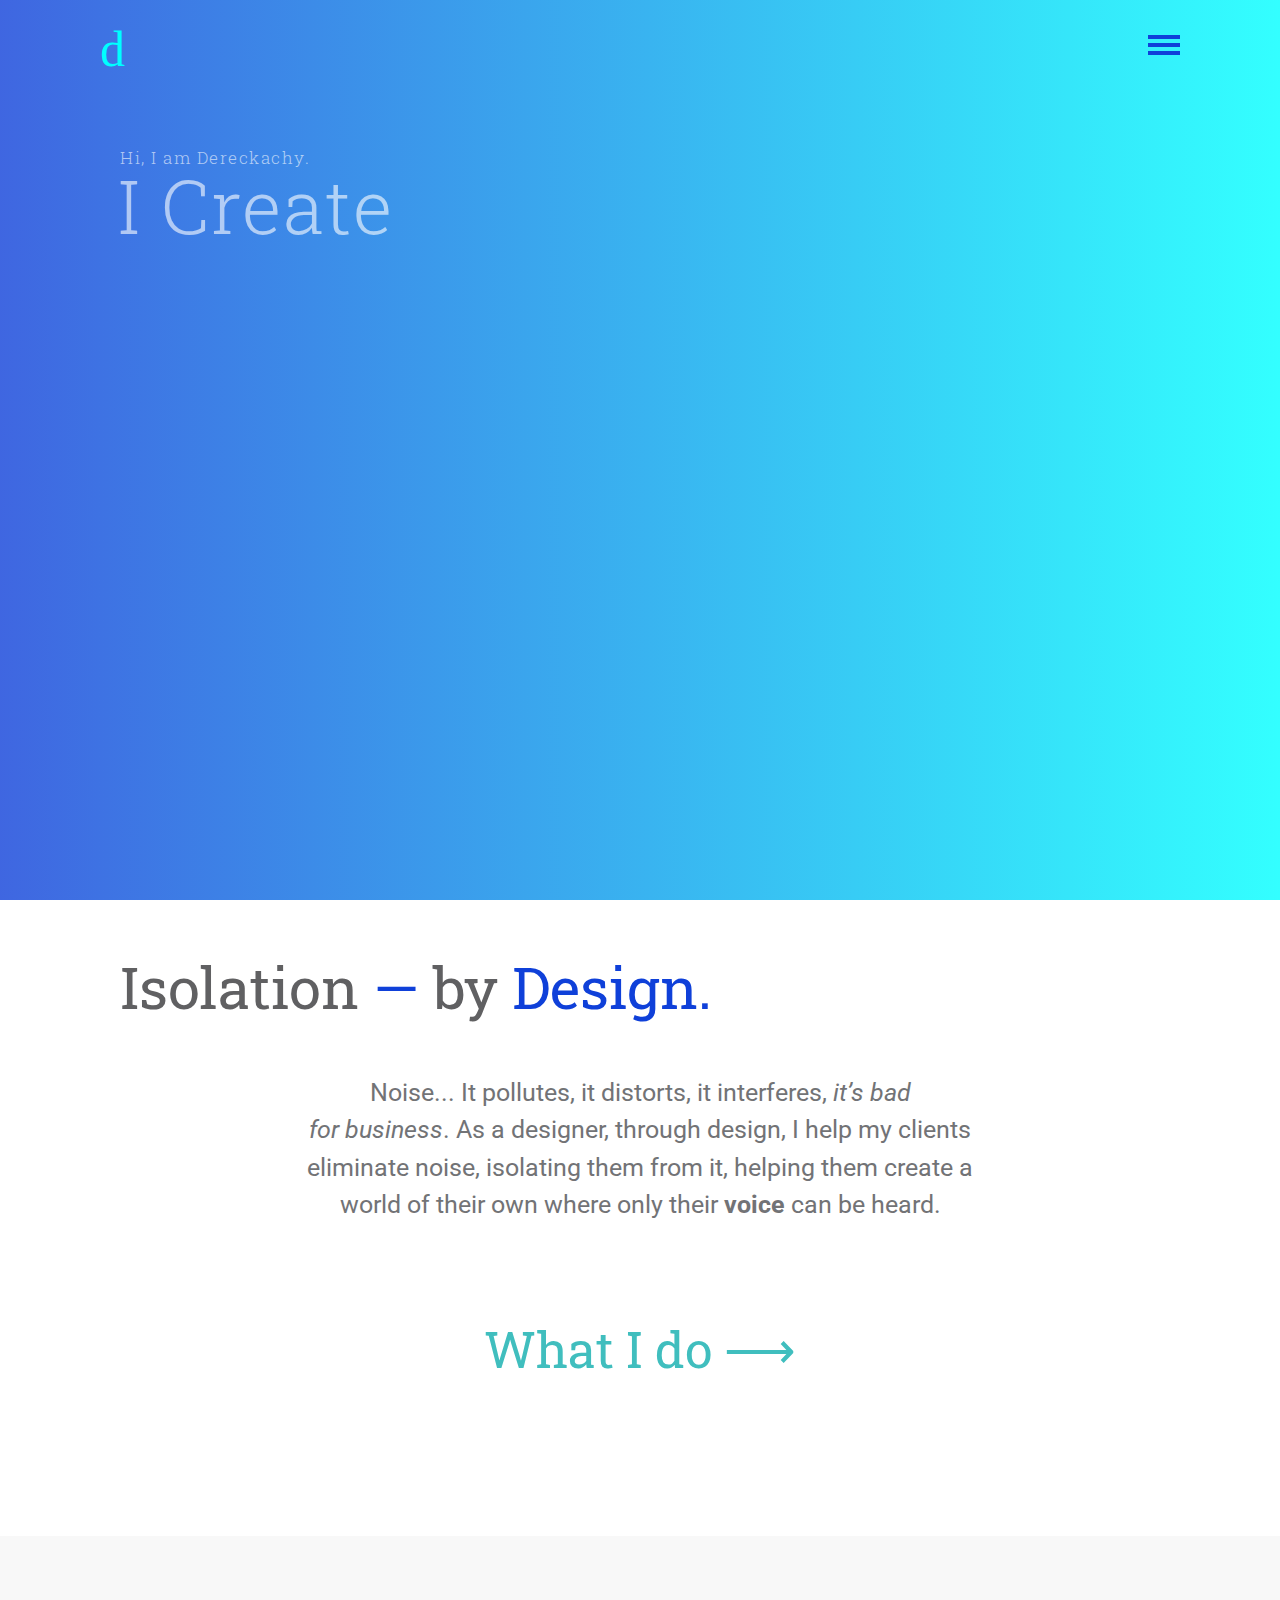
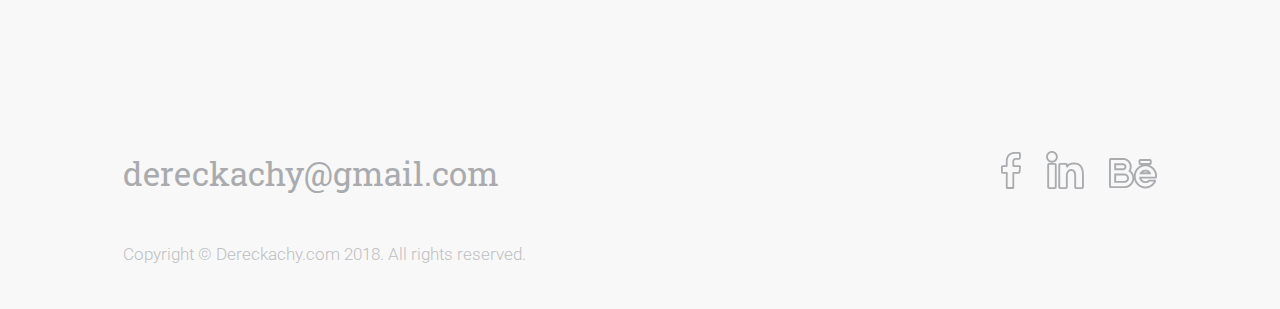
==== index.html @ 4d2bf1c3 "june-17-06-2018 4hr21mins" ====
<html lang="en">
  <head>
    <title>Distinguish — Dereckachy</title>
    <link rel="stylesheet" type="text/css" href="./assets/css/main.css"/>
    <meta charset="utf-8"/>
    <meta name="viewport" content="width=device-width, initial-scale=1.0, maximum-scale=1, user-scalable=0"/>
    <link href="https://fonts.googleapis.com/css?family=Roboto+Slab:100,300,400|Roboto:100,300,400" rel="stylesheet">
  </head>
  <body>
    <nav class="off-page calss" role="navigation" aria-hidden="true">
      <div class="guide-line"></div>
      <ul>
        <li class="nav-link"><a class="action" href="/dereckachy/services/">Services<span class="action-arrow">⟶</span></a></li>
        <li class="nav-link"><a class="action" href="/dereckachy/contact/">Contact<span class="action-arrow">⟶</span></a></li>
        <li class="nav-link"><a class="action" href="/dereckachy/portfolio/">Portfolio<span class="action-arrow">⟶</span></a></li>
        <li class="nav-link"><a class="action" href="/dereckachy/about/">About<span class="action-arrow">⟶</span></a></li>
      </ul>
    </nav>
    <div id="mast-head"><a class="logo" href="http://dereckachy.github.io/dereckachy" title="Dereckachy Home">d</a>
      <button class="nav-toggle" type="button" aria-controls="site-navigation" aria-expanded="false" onclick="toggleMenu()"><span class="nav-toggle-inner"></span><span class="btn-action">Toggle Navigation</span></button>
    </div>
    <header class="header site-hero" role="banner">
      <div class="header-img"></div>
      <div class="gradient-overlay"></div>
      <div class="header-content container">
        <h1 class="page-title"><span class="site-intro">Hi, I am Dereckachy.</span> <br/><span class="what-i-do">I Create</span> <br/>
          <span class="results">DISTINCTION</span><span class="hero-container"><svg xmlns="http://www.w3.org/2000/svg" xml:space="preserve" version="1.1" style="shape-rendering:geometricPrecision; text-rendering:geometricPrecision; image-rendering:optimizeQuality; fill-rule:evenodd; clip-rule:evenodd"
viewBox="0 0 10610 2030"
 xmlns:xlink="http://www.w3.org/1999/xlink">
 <g class="hero-text">
   <path class="unit" d="M0 86l325 0c152,0 264,18 334,55 81,42 144,96 188,162 44,66 78,134 103,205 52,143 77,306 77,488 0,288 -61,520 -183,698 -86,128 -188,207 -306,236 -65,17 -156,26 -274,26l-264 0 0 -1870zm399 1760c8,1 16,1 23,1l17 0c142,0 263,-74 363,-223 106,-157 159,-365 159,-625 0,-163 -24,-311 -70,-443 -67,-190 -174,-306 -319,-347 -48,-13 -105,-20 -173,-22l0 1659z"/>
   <polygon class="unit" points="1221,86 1620,86 1620,1956 1221,1956 "/>
   <path class="unit" d="M1884 1860c-19,-17 -35,-36 -48,-55 -13,-19 -20,-40 -20,-62 0,-42 11,-63 32,-63 14,0 30,13 47,39 17,26 37,49 58,69 21,20 45,37 70,51 51,29 99,44 143,44 44,0 78,-5 101,-15 24,-9 44,-23 60,-39 35,-36 52,-83 52,-139 0,-52 -15,-104 -45,-157 -25,-45 -60,-99 -106,-161l-134 -178c-134,-174 -213,-333 -237,-477 -8,-51 -13,-106 -13,-168 0,-62 9,-123 25,-182 16,-60 41,-113 73,-158 70,-98 164,-146 283,-146 61,0 116,15 165,45 48,30 81,58 99,81 18,24 27,46 27,65 0,40 -10,61 -30,61 -12,0 -24,-10 -37,-29 -13,-19 -27,-37 -43,-51 -16,-14 -34,-28 -54,-39 -45,-25 -88,-37 -130,-37 -77,0 -116,43 -116,130 0,36 7,69 21,100 25,54 74,130 147,231 72,99 131,187 175,262 44,74 78,142 100,202 37,94 55,192 55,293 0,102 -10,189 -32,259 -21,72 -50,132 -88,183 -81,108 -180,162 -299,162 -119,0 -220,-40 -301,-121z"/>
   <path class="unit" d="M3618 121c0,40 -25,60 -76,60l-181 0 0 1775 -401 0 0 -1775 -117 0c-40,0 -68,3 -83,10 -20,7 -34,10 -43,10 -27,0 -40,-17 -40,-53 0,-41 26,-62 77,-62l698 0c36,0 63,-2 80,-7 21,-7 37,-10 47,-10 26,0 39,17 39,52z"/>
   <polygon class="unit" points="3771,86 4170,86 4170,1956 3771,1956 "/>
   <path class="unit" d="M4503 1767l3 132c0,23 -4,40 -11,52 -7,13 -16,19 -26,19 -10,0 -19,-5 -26,-17 -7,-11 -10,-24 -10,-38 0,-14 1,-26 2,-38 1,-12 3,-25 4,-41 2,-25 4,-89 4,-191l0 -1643 850 1138 0 -787c0,-60 -1,-102 -3,-128 -2,-41 -4,-70 -4,-87 0,-44 11,-66 34,-66 9,0 17,5 25,16 8,10 13,26 13,46l0 46 -4 192 0 1656 -851 -1127 0 866z"/>
   <path class="unit" d="M6532 1643c21,0 32,20 32,60 0,34 -15,67 -45,101 -57,62 -104,103 -143,122 -72,37 -148,55 -228,55 -80,0 -157,-25 -231,-72 -74,-48 -137,-115 -189,-202 -109,-181 -163,-416 -163,-702 0,-139 15,-266 46,-382 31,-115 73,-215 127,-297 115,-176 260,-263 433,-263 98,0 184,28 258,84 78,59 118,109 118,151 0,16 -3,31 -10,43 -6,13 -14,19 -22,19 -17,0 -32,-13 -45,-38 -14,-25 -33,-48 -56,-68 -23,-20 -48,-38 -76,-53 -57,-29 -108,-43 -154,-43 -46,0 -84,5 -115,16l0 1693c37,11 69,16 98,16 28,0 57,-3 86,-10 29,-5 58,-16 86,-30 63,-31 110,-78 142,-140 12,-23 21,-38 28,-47 6,-9 14,-13 23,-13z"/>
   <path class="unit" d="M7562 121c0,40 -25,60 -76,60l-181 0 0 1775 -401 0 0 -1775 -118 0c-40,0 -68,3 -82,10 -20,7 -35,10 -44,10 -26,0 -40,-17 -40,-53 0,-41 26,-62 78,-62l698 0c36,0 63,-2 80,-7 21,-7 36,-10 47,-10 26,0 39,17 39,52z"/>
   <polygon class="unit" points="7715,86 8114,86 8114,1956 7715,1956 "/>
   <path class="unit" d="M8492 1717c-51,-85 -92,-188 -123,-309 -30,-121 -46,-253 -46,-396 0,-144 15,-272 44,-386 29,-114 69,-213 120,-296 110,-178 247,-267 413,-267 164,0 298,87 403,263 107,177 160,408 160,692 0,282 -55,515 -164,697 -68,113 -152,191 -252,234 -49,21 -107,32 -172,32 -66,0 -133,-23 -202,-68 -69,-46 -129,-111 -181,-196zm407 -1558c-29,0 -56,3 -81,11l0 1703c24,8 51,11 81,11 139,0 256,-78 352,-235 99,-163 149,-373 149,-631 0,-246 -46,-450 -140,-614 -94,-163 -215,-245 -361,-245z"/>
   <path class="unit" d="M9756 1767l3 132c0,23 -4,40 -11,52 -8,13 -16,19 -27,19 -10,0 -18,-5 -25,-17 -7,-11 -10,-24 -10,-38 0,-14 0,-26 2,-38 1,-12 2,-25 3,-41 3,-25 4,-89 4,-191l0 -1643 851 1138 0 -787c0,-60 -1,-102 -3,-128 -3,-41 -4,-70 -4,-87 0,-44 11,-66 34,-66 8,0 17,5 25,16 8,10 12,26 12,46l0 46 -3 192 0 1656 -851 -1127 0 866z"/>
 </g>
</svg>
</span>
        </h1>
      </div>
    </header>
    <main>
      <article>
        <div class="container">
          <section class="intro">
            <h2 class="heading">Isolation <span class="colored-text">—</span> by <span class="colored-text">Design.</span></h2>
            <p>Noise... It pollutes, it distorts, it interferes, <em>it’s bad for</em>&nbsp;<em>business</em>. As a designer, through design, I help my clients
              eliminate noise, isolating them from it, helping them create a
              world of their own where only their <strong>voice</strong> can be heard.
            </p>
          </section>
          <section class="what-next"><a class="what-next-link action" href="/dereckachy/services/">What I do&nbsp;<span class="action-arrow">⟶</span></a></section>
        </div>
      </article>
    </main>
    <footer class="footer">
      <div class="container">
        <div class="external-links"><a class="e-mail" href="mailto:dereckachy@gmail.com">dereckachy&#64;gmail.com</a>
          <div class="social-media"><a class="facebook" href="#"><svg xmlns="http://www.w3.org/2000/svg" xml:space="preserve" version="1.1" style="shape-rendering:geometricPrecision; text-rendering:geometricPrecision; image-rendering:optimizeQuality; fill-rule:evenodd; clip-rule:evenodd"
viewBox="0 0 5420 10000"
 xmlns:xlink="http://www.w3.org/1999/xlink">
  <g>
   <path class="fil0" d="M3341 10005l-1785 0 0 -490 1785 0 245 245 -245 245zm245 -4329l0 4084 -490 0 0 -4084 0 0 490 0zm-151 -287l-1 490 -1 0 -8 0 -6 0 -6 0 -6 0 -4 0 -4 0 -2 -1 -2 0 -1 0 0 0 1 0 3 0 4 0 6 -1 7 -1 10 -2 10 -3 13 -4 15 -6 16 -9 17 -10 17 -14 16 -15 15 -18 13 -19 9 -18 8 -18 5 -17 4 -15 2 -12 1 -11 0 -9 -490 0 0 -18 2 -19 3 -21 5 -22 8 -24 10 -24 13 -24 16 -24 18 -22 21 -20 21 -17 22 -14 21 -10 21 -9 19 -7 17 -4 16 -3 14 -2 13 -2 11 -1 10 0 10 -1 8 0 7 0 7 1 6 0 5 0 4 0 4 0 3 0 3 0 2 0 -1 0zm866 492l-867 -2 1 -490 866 2 0 490 0 0zm482 -554l485 65 0 0 -6 43 -9 42 -11 42 -13 40 -16 40 -20 39 -23 38 -26 35 -31 33 -33 30 -35 26 -37 22 -38 18 -37 14 -37 11 -36 8 -35 6 -35 5 -34 3 -34 1 -33 1 -33 0 -34 0 -33 -1 -34 -1 -35 -1 -35 -1 -35 -2 -36 -1 -37 -1 -38 0 -38 0 0 -490 44 0 42 0 40 1 39 2 37 1 35 1 33 1 31 1 29 1 26 0 25 0 22 0 19 -1 17 -2 13 -1 11 -2 8 -2 4 -1 2 -1 -1 0 -2 2 -3 2 -4 3 -2 3 -1 2 0 -1 1 -3 3 -6 3 -10 4 -14 3 -18 4 -22 0 0zm153 -1258l479 -101 0 -1 6 59 -1 26 -2 25 -2 28 -3 33 -3 36 -4 41 -5 44 -5 48 -5 50 -6 53 -6 55 -7 57 -6 59 -7 59 -7 59 -7 60 -7 60 -7 59 -7 57 -7 57 -6 54 -6 52 -6 49 -6 46 -5 42 -5 38 -4 34 -4 29 -3 24 -2 19 -2 13 -485 -65 1 -10 2 -18 3 -23 4 -29 4 -33 5 -38 5 -42 5 -46 6 -49 6 -52 7 -54 7 -56 6 -57 7 -59 7 -59 7 -59 7 -60 7 -58 6 -58 7 -56 6 -55 6 -52 5 -50 5 -46 4 -42 4 -39 3 -34 3 -29 2 -22 1 -14 0 -2 5 43 0 0zm-40 -14l0 -490 0 0 22 0 23 2 22 2 22 2 22 4 21 4 22 6 21 6 21 7 21 8 21 9 20 9 19 11 19 11 19 13 18 13 17 14 17 14 17 16 15 16 15 17 14 17 13 18 12 19 11 19 11 20 9 20 9 21 8 20 7 22 6 21 5 22 -479 101 -1 -2 0 -1 -1 -1 0 -1 0 -1 0 0 -1 0 0 -1 0 0 0 0 0 0 0 0 0 0 0 1 0 -1 0 0 0 0 -1 0 0 0 -1 -1 -1 0 -1 -1 -2 -1 -2 0 -2 -1 -3 -1 -3 0 -3 -1 -4 0 -4 -1 -5 0 -5 0 0 0zm-1555 -490l1555 0 0 490 -1555 0 -245 -245 245 -245zm245 -959l0 1204 -490 0 0 -1204 0 0 490 0zm-238 -712l344 349 0 0 -5 5 -5 6 -5 6 -5 7 -5 7 -6 8 -5 8 -5 8 -4 10 -5 9 -5 11 -4 10 -5 11 -4 12 -4 12 -4 12 -4 12 -3 13 -3 13 -3 14 -3 13 -2 14 -3 14 -2 14 -1 14 -2 15 -1 14 -1 14 -1 15 -1 14 0 14 0 14 -490 0 0 -21 1 -23 0 -22 2 -22 1 -23 2 -22 3 -23 3 -23 3 -23 4 -23 4 -23 4 -23 6 -23 5 -23 6 -23 7 -23 7 -23 8 -23 8 -23 10 -23 9 -22 11 -23 11 -22 12 -22 12 -23 14 -21 14 -22 15 -21 16 -21 17 -20 18 -20 19 -20 0 0zm298 -201l182 455 0 0 -10 4 -9 3 -8 4 -7 3 -6 3 -5 2 -5 2 -4 3 -4 1 -3 2 -2 1 -2 1 -1 1 -2 1 -1 1 -1 1 -1 0 -1 1 -2 2 -2 1 -2 2 -3 3 -3 3 -4 3 -4 4 -5 5 -5 5 -6 5 -6 7 -7 6 -7 7 -8 8 -344 -349 7 -7 7 -7 7 -7 7 -7 7 -6 7 -7 7 -7 7 -6 7 -7 8 -7 8 -7 8 -7 8 -7 9 -7 9 -8 10 -7 10 -7 10 -6 10 -7 11 -6 10 -7 11 -5 10 -6 11 -6 11 -5 11 -5 11 -5 11 -5 12 -5 11 -5 12 -5 13 -5 0 0zm1227 -91l309 380 0 0 -46 32 -47 25 -46 18 -45 14 -44 9 -44 7 -43 5 -43 3 -43 2 -43 0 -44 0 -44 -1 -44 -1 -45 -1 -45 -2 -45 -2 -45 -1 -45 -1 -45 -1 -45 -1 -44 0 -44 1 -43 1 -43 3 -41 3 -40 4 -39 6 -38 6 -35 8 -34 9 -32 10 -30 11 -182 -455 54 -20 55 -17 55 -15 56 -12 54 -9 55 -8 55 -6 54 -4 53 -3 53 -2 52 -1 52 0 50 1 49 1 49 1 47 2 45 1 44 2 43 1 40 2 38 0 35 0 33 0 30 -1 26 -2 23 -3 18 -3 13 -2 8 -3 1 0 -4 2 -9 7 0 0zm8 -64l490 0 0 0 0 15 -1 15 0 15 -1 15 -1 15 -2 15 -2 15 -2 15 -2 15 -3 15 -3 15 -4 15 -4 15 -4 15 -5 14 -6 15 -6 15 -6 15 -7 14 -8 15 -8 14 -8 13 -9 14 -9 13 -10 13 -10 13 -11 12 -11 11 -11 12 -11 11 -12 10 -12 10 -309 -380 1 -1 1 -1 0 0 0 0 0 0 0 0 0 0 0 1 -1 0 0 0 0 1 0 0 0 0 0 0 0 -1 0 0 0 -1 1 -1 0 -1 1 -2 0 -2 1 -3 0 -3 1 -4 1 -4 0 -5 1 -5 0 -5 0 -6 1 -7 0 -6 0 -8 0 0zm490 -1000l0 1000 -490 0 0 -1000 0 0 490 0zm-497 -61l397 -287 0 0 7 10 6 9 6 10 6 10 6 10 6 10 5 11 5 10 5 11 5 11 4 11 5 11 3 11 4 12 3 11 3 11 3 11 3 11 2 12 2 11 2 11 2 11 1 11 1 12 1 11 1 11 1 11 1 11 0 11 1 11 0 11 0 12 -490 0 0 -6 0 -6 0 -5 -1 -5 0 -4 0 -5 -1 -3 0 -4 0 -3 -1 -3 0 -3 0 -2 -1 -2 0 -1 0 -2 -1 -1 0 -1 0 -1 0 -1 -1 0 0 0 0 0 0 -1 0 0 0 0 0 0 0 0 0 0 0 0 0 -1 -1 0 0 -1 0 0zm35 8l0 -490 0 0 19 1 18 1 17 2 17 3 16 3 15 4 15 5 14 4 13 5 13 6 13 5 12 6 11 6 12 6 10 7 11 6 10 7 10 6 9 7 10 7 9 7 9 7 8 8 9 7 8 8 8 8 8 8 8 8 8 9 7 9 8 9 7 10 -397 287 2 3 1 2 1 1 1 1 0 0 0 0 0 0 0 0 -1 -1 0 0 -1 -1 -1 -1 -1 0 0 -1 -1 0 -1 -1 -1 0 0 0 0 0 0 0 0 0 1 0 1 0 1 1 2 1 3 0 3 1 4 1 4 1 5 0 6 1 7 0 0 0zm-1230 -490l1230 0 0 490 -1230 0 0 0 0 -490zm-817 660l-182 -455 0 0 26 -10 26 -10 26 -10 26 -10 27 -10 28 -9 27 -10 28 -9 29 -9 28 -9 29 -8 30 -9 30 -8 30 -8 31 -7 31 -7 31 -7 32 -7 32 -6 32 -6 33 -5 33 -5 34 -5 34 -4 34 -4 35 -3 35 -3 36 -3 36 -2 36 -1 37 -1 37 0 0 490 -30 0 -29 1 -29 1 -29 2 -28 1 -29 3 -27 2 -28 3 -27 4 -27 4 -27 4 -26 4 -26 5 -26 5 -26 5 -25 6 -25 5 -25 7 -25 6 -24 7 -25 6 -24 8 -23 7 -24 7 -24 8 -23 8 -23 8 -23 8 -23 9 -23 8 -22 9 -22 9 0 0zm-305 168l-287 -397 0 0 11 -8 12 -8 11 -8 12 -8 12 -8 12 -8 12 -8 12 -8 13 -7 12 -8 13 -8 12 -7 13 -8 13 -7 13 -8 13 -7 13 -7 13 -7 13 -7 14 -7 13 -7 13 -7 14 -6 13 -7 14 -6 13 -6 14 -7 13 -6 14 -6 13 -5 14 -6 13 -5 182 455 -10 4 -9 3 -9 5 -10 4 -10 4 -10 5 -10 4 -10 5 -10 5 -10 5 -10 5 -10 5 -10 6 -11 5 -10 5 -10 6 -10 6 -10 5 -10 6 -10 6 -9 5 -10 6 -9 6 -10 6 -9 6 -9 6 -9 5 -8 6 -9 6 -8 6 -8 5 -8 6 0 0zm-363 350l-399 -286 0 0 13 -17 13 -18 13 -17 13 -17 14 -16 14 -17 14 -16 14 -16 14 -16 14 -15 15 -16 14 -15 15 -15 15 -15 15 -14 15 -15 15 -14 15 -14 15 -14 16 -14 15 -13 16 -13 15 -14 16 -13 16 -12 16 -13 15 -12 16 -13 16 -12 16 -12 16 -11 16 -12 287 397 -13 9 -13 10 -13 10 -13 10 -13 10 -13 10 -12 10 -13 10 -13 11 -12 10 -12 11 -13 10 -12 11 -12 11 -11 11 -12 11 -12 11 -11 11 -11 11 -11 11 -11 12 -11 11 -10 12 -11 11 -10 12 -10 11 -10 12 -9 12 -10 12 -9 12 -9 12 -9 12 1 0zm-393 1325l-490 0 0 0 0 -56 2 -56 2 -55 3 -55 4 -55 5 -54 5 -54 7 -54 7 -53 9 -53 9 -53 11 -52 11 -52 13 -51 13 -51 14 -51 16 -50 16 -50 17 -50 19 -49 19 -48 21 -49 21 -48 23 -47 23 -47 25 -47 25 -46 27 -46 28 -45 29 -45 29 -45 31 -44 399 286 -26 36 -24 36 -23 36 -22 36 -22 37 -20 37 -20 38 -19 37 -18 38 -17 39 -17 39 -15 39 -15 39 -14 40 -13 41 -13 40 -11 41 -11 42 -10 42 -10 43 -8 43 -8 43 -7 44 -6 45 -6 45 -5 45 -4 46 -3 47 -3 47 -2 47 -1 49 0 48 0 0zm-490 1312l0 -1312 490 0 0 1312 -245 245 -245 -245zm-796 -245l1041 0 0 490 -1041 0 0 0 0 -490zm-26 448l-490 0 0 0 1 -29 4 -29 5 -28 7 -27 9 -26 10 -25 12 -24 13 -22 13 -21 15 -20 16 -19 16 -18 17 -16 17 -15 18 -15 18 -13 18 -12 19 -12 19 -10 19 -10 20 -9 20 -8 20 -7 20 -7 20 -6 21 -5 21 -5 21 -3 21 -3 22 -2 22 -2 22 0 0 490 -3 0 -3 0 -3 1 -3 0 -3 1 -4 0 -3 1 -3 1 -3 1 -4 1 -2 1 -3 2 -2 1 -2 1 -2 1 -1 1 -1 0 0 0 0 0 1 0 1 -1 1 -2 2 -2 2 -3 2 -4 2 -5 2 -5 2 -6 2 -6 1 -7 1 -7 0 -7 0 0zm-490 1406l0 -1406 490 0 0 1406 0 0 -490 0zm491 -24l-364 327 0 1 -7 -8 -6 -7 -5 -7 -5 -7 -6 -7 -5 -7 -5 -7 -4 -7 -5 -7 -4 -8 -5 -7 -4 -8 -5 -8 -4 -7 -4 -8 -4 -8 -4 -9 -4 -9 -4 -8 -4 -10 -4 -9 -4 -10 -3 -10 -4 -11 -3 -11 -3 -12 -3 -12 -3 -13 -2 -14 -2 -15 -1 -16 -1 -17 490 0 0 -8 0 -8 -1 -6 -1 -4 -1 -4 0 -3 -1 -2 0 -1 0 -1 -1 -1 0 1 1 0 0 1 0 1 1 1 1 1 0 2 1 1 1 2 1 2 1 1 1 1 0 1 1 2 1 1 0 1 0 0 0 0 0 -1 -1 -1 -1 -1 -2 -3 0 1zm-50 -10l-2 491 -50 -6 -10 -2 -10 -2 -9 -3 -9 -3 -9 -2 -9 -3 -9 -3 -9 -4 -9 -3 -9 -4 -8 -3 -9 -4 -8 -4 -8 -4 -9 -4 -8 -5 -8 -5 -8 -4 -8 -5 -8 -5 -7 -5 -8 -6 -8 -6 -7 -5 -8 -6 -7 -6 -8 -7 -7 -6 -7 -7 -7 -7 -7 -7 -7 -8 364 -327 -1 -2 -1 -1 -1 -1 -1 -1 -1 0 0 -1 -1 0 0 0 0 -1 -1 0 0 0 0 0 0 0 1 0 0 1 0 0 0 0 0 0 1 0 1 0 0 0 0 1 1 0 0 0 1 0 0 0 1 1 0 0 0 0 1 0 0 0 0 0 -50 -6zm1007 495l-1009 -4 2 -491 1009 5 3 490 -5 0zm369 -167l-490 4 0 0 0 -6 0 -5 0 -3 0 -1 0 2 0 4 2 6 2 10 4 13 7 16 10 20 14 21 19 21 21 19 24 16 22 11 21 8 17 4 12 3 10 1 6 0 3 0 1 1 -2 0 -4 0 -5 0 -7 0 -8 1 -9 0 -10 0 -11 1 -13 0 -8 -490 7 0 7 0 7 -1 7 0 7 0 8 -1 8 0 9 0 10 0 12 -1 13 1 16 1 18 2 21 4 25 7 27 10 29 14 29 20 27 23 23 27 18 27 14 26 10 25 7 21 4 20 4 17 2 16 1 15 1 13 1 13 0 12 0 12 0 0zm-15 1599l-490 0 0 0 0 -51 0 -52 0 -51 1 -51 0 -51 1 -50 0 -51 1 -50 1 -50 0 -50 1 -49 1 -50 1 -49 0 -50 1 -49 1 -49 1 -50 1 -49 0 -49 1 -49 1 -49 0 -49 1 -50 0 -49 1 -49 0 -50 0 -49 1 -50 0 -50 0 -50 -1 -50 0 -50 490 -4 0 52 1 51 0 51 0 51 -1 51 0 50 0 51 -1 50 0 50 -1 49 0 50 -1 50 -1 49 0 50 -1 49 -1 50 -1 49 -1 49 0 50 -1 49 -1 49 -1 50 0 49 -1 50 -1 49 0 50 -1 50 0 50 -1 50 0 50 0 51 0 50 0 0zm-490 2448l0 -2448 490 0 0 2448 -245 245 -245 -245z"/>
  </g>
</svg>
</a><a class="linkedin" href="#"><svg xmlns="http://www.w3.org/2000/svg" xml:space="preserve" version="1.1" style="shape-rendering:geometricPrecision; text-rendering:geometricPrecision; image-rendering:optimizeQuality; fill-rule:evenodd; clip-rule:evenodd"
viewBox="0 0 10000 10000"
 xmlns:xlink="http://www.w3.org/1999/xlink">
  <g>
   <path class="fil0" d="M939 9515l1274 0 0 490 -1274 0 0 0 0 -490zm-613 -47l490 0 0 0 0 4 0 3 0 2 1 2 0 1 0 0 0 1 0 0 0 0 1 0 0 1 0 0 1 1 2 2 1 1 3 2 3 2 3 2 4 2 5 2 5 3 6 2 7 2 7 3 8 2 8 1 9 2 9 1 10 1 9 1 11 1 10 0 0 490 -26 0 -26 -2 -26 -2 -26 -3 -25 -4 -26 -4 -26 -6 -25 -6 -25 -8 -25 -9 -25 -9 -25 -11 -24 -12 -24 -13 -23 -15 -23 -16 -23 -17 -22 -18 -21 -20 -20 -21 -19 -23 -18 -24 -17 -25 -15 -27 -13 -28 -12 -28 -10 -30 -9 -30 -6 -31 -5 -31 -2 -32 -1 -32 0 0zm490 -5819l0 5819 -490 0 0 -5819 0 0 490 0zm46 -506l0 490 0 0 -1 0 -1 0 -1 0 -1 1 -1 0 -2 1 -2 0 -3 1 -2 2 -3 1 -3 2 -3 2 -2 2 -3 3 -3 2 -3 3 -3 3 -3 3 -2 3 -2 2 -2 3 -1 2 -1 2 -1 1 -1 1 0 0 1 0 0 -2 1 -3 1 -5 0 -6 1 -8 -490 0 1 -28 2 -26 5 -26 6 -24 7 -24 8 -22 9 -22 9 -21 11 -21 12 -20 12 -19 13 -19 14 -19 15 -18 16 -17 16 -17 17 -17 18 -16 19 -15 20 -15 21 -14 21 -13 23 -13 23 -11 25 -11 25 -9 26 -9 27 -7 28 -5 29 -4 29 -3 29 -1 0 0zm1428 490l-1428 0 0 -490 1428 0 0 0 0 490zm522 93l-490 0 0 0 -1 -7 0 -7 -1 -6 -1 -6 -1 -6 -2 -6 -1 -5 -2 -5 -2 -5 -2 -5 -3 -4 -2 -4 -3 -4 -2 -4 -3 -3 -3 -4 -2 -2 -3 -3 -2 -2 -3 -2 -2 -2 -2 -1 -1 -1 -1 0 -1 -1 0 0 1 0 1 1 2 0 2 1 4 0 4 0 0 -490 29 1 27 3 27 4 27 6 26 8 25 8 24 10 23 11 23 13 22 13 21 14 21 16 20 16 19 17 18 18 18 19 16 20 16 20 16 22 14 22 13 23 13 24 11 25 11 25 9 26 9 27 7 27 6 28 4 29 4 29 2 29 1 30 0 0zm-490 5696l0 -5696 490 0 0 5696 0 0 -490 0zm-109 583l0 -490 0 0 10 0 9 -1 8 -1 7 -1 7 -1 7 -2 6 -1 5 -2 5 -2 4 -2 4 -2 4 -2 3 -2 3 -2 2 -2 3 -2 2 -2 2 -2 2 -3 1 -2 2 -3 2 -2 1 -4 2 -3 1 -4 2 -4 1 -5 1 -5 1 -7 1 -6 0 -8 1 -8 490 0 -1 30 -2 30 -4 30 -4 29 -7 29 -7 29 -9 28 -11 28 -12 27 -13 26 -15 26 -16 24 -17 24 -18 23 -20 22 -21 20 -22 19 -22 19 -24 16 -24 16 -25 14 -26 13 -26 12 -27 11 -27 9 -27 8 -28 6 -29 6 -28 4 -29 3 -29 1 -29 1 0 0zm1597 -490l1351 0 0 490 -1351 0 0 0 0 -490zm-567 -31l490 0 0 0 0 2 0 1 0 1 0 1 0 1 0 0 0 0 0 0 1 0 0 0 0 1 0 0 1 1 1 1 1 1 1 1 2 2 2 1 3 2 3 1 3 2 4 2 4 1 5 2 4 1 5 2 6 1 6 1 6 1 6 0 6 1 7 0 0 490 -25 -1 -26 -1 -25 -2 -25 -4 -25 -4 -25 -6 -25 -6 -24 -8 -24 -8 -24 -10 -23 -10 -23 -12 -22 -13 -22 -13 -22 -15 -20 -16 -20 -17 -20 -19 -19 -19 -17 -21 -17 -22 -15 -23 -15 -23 -13 -25 -12 -26 -10 -26 -9 -28 -7 -28 -6 -28 -4 -29 -3 -29 0 -29 0 0zm490 -5850l0 5850 -490 0 0 -5850 0 0 490 0zm0 -491l0 490 0 0 8 0 6 -1 5 -1 4 -1 2 0 1 -1 1 0 0 0 -1 1 -2 1 -2 1 -2 2 -3 2 -2 2 -3 2 -3 3 -2 2 -3 3 -2 3 -2 2 -1 3 -2 2 -1 1 0 1 0 0 0 0 0 -1 1 -3 1 -3 1 -5 0 -7 1 -7 -490 0 1 -29 3 -27 4 -26 6 -25 8 -24 8 -23 9 -22 10 -21 11 -20 12 -19 12 -18 12 -18 14 -18 13 -16 15 -16 15 -16 15 -15 16 -14 17 -14 17 -13 18 -13 19 -12 19 -12 20 -10 21 -10 22 -10 23 -8 23 -7 25 -6 27 -5 27 -3 28 -1 0 0zm1474 490l-1474 0 0 -490 1474 0 0 0 0 490zm140 335l273 407 -381 -204 0 -31 1 -31 1 -32 1 -31 1 -31 2 -31 1 -31 1 -31 1 -30 0 -29 0 -29 0 -28 -1 -26 -2 -26 -2 -23 -3 -22 -3 -19 -4 -18 -3 -14 -4 -12 -4 -8 -3 -6 -1 -3 -1 -1 2 2 2 2 3 2 2 1 1 0 -2 -1 -7 0 -11 -1 0 -490 55 3 55 7 53 13 52 20 49 25 46 30 40 34 36 38 30 40 25 41 21 41 17 42 13 41 11 40 9 41 6 39 5 40 4 38 2 39 2 38 0 37 0 36 0 36 -1 35 -1 34 -2 33 -1 32 -1 31 -2 29 -1 27 0 25 0 23 -382 -203zm1856 -917l0 490 0 0 -102 2 -96 6 -93 10 -87 13 -83 17 -79 19 -74 21 -71 24 -67 27 -63 27 -60 30 -57 31 -53 32 -50 33 -47 33 -45 34 -42 34 -39 35 -36 34 -34 33 -31 33 -30 33 -27 31 -25 29 -23 29 -22 27 -20 26 -20 24 -19 24 -21 24 -26 26 -41 33 -273 -407 -20 15 -2 2 8 -9 13 -16 17 -21 21 -26 24 -30 27 -34 30 -36 34 -38 37 -40 40 -42 43 -44 48 -44 50 -44 55 -45 58 -44 62 -44 66 -44 70 -42 74 -40 79 -39 82 -36 87 -34 92 -31 95 -28 100 -24 104 -21 109 -16 113 -12 118 -8 122 -2 0 0zm1780 472l-327 365 17 14 -43 -31 -42 -29 -43 -27 -42 -26 -42 -24 -41 -22 -42 -20 -41 -19 -42 -18 -42 -16 -41 -15 -42 -14 -43 -13 -42 -11 -43 -11 -44 -9 -44 -9 -44 -8 -46 -6 -46 -7 -46 -5 -47 -4 -49 -4 -49 -3 -49 -3 -51 -2 -52 -2 -52 -1 -54 -1 -54 -1 -56 0 -56 0 0 -490 58 0 58 0 57 1 57 1 56 1 56 2 56 2 56 3 55 4 56 4 55 6 55 6 55 7 55 9 55 9 55 11 54 12 55 13 55 15 55 16 54 18 55 20 54 21 55 24 54 24 54 27 54 29 54 31 54 32 54 35 53 37 54 38 17 14zm-149 525l-178 -160 327 -365 178 160 14 13 -341 352zm1132 2472l-490 0 0 0 0 -98 -1 -97 -2 -96 -3 -95 -3 -94 -4 -93 -6 -92 -6 -90 -8 -89 -8 -88 -11 -87 -11 -85 -13 -84 -14 -82 -16 -81 -17 -79 -19 -78 -20 -76 -23 -75 -24 -73 -25 -71 -28 -70 -30 -68 -31 -67 -34 -65 -36 -63 -37 -62 -41 -61 -42 -58 -45 -58 -47 -56 -50 -54 354 -339 63 69 60 71 57 72 53 74 51 76 47 77 44 79 42 81 39 81 36 83 33 84 31 85 28 87 26 87 24 89 22 89 19 90 18 92 16 92 14 93 13 94 11 94 9 96 8 96 7 96 6 98 5 98 3 99 3 100 2 100 1 101 0 101 0 0zm-490 2948l0 -2948 490 0 0 2948 0 0 -490 0zm304 403l-324 -367 0 0 1 -1 1 -2 2 -1 1 -1 1 -2 1 -1 2 -1 1 -1 1 -2 1 -1 1 -1 0 -2 1 -1 1 -1 1 -1 0 -1 1 -1 0 -1 1 -1 0 -1 0 -1 1 -1 0 -1 0 -1 0 -1 0 -1 1 0 0 -1 0 -1 0 -1 0 -1 0 -2 490 0 0 17 -1 16 -1 17 -2 16 -2 16 -3 16 -3 15 -4 15 -4 16 -4 14 -5 15 -5 14 -6 14 -6 13 -6 13 -6 13 -7 13 -7 12 -7 12 -7 11 -8 12 -8 11 -7 10 -8 10 -9 10 -8 10 -8 10 -9 9 -8 8 -9 9 -9 8 -9 8 0 0zm-412 134l0 -490 0 0 7 0 7 0 7 0 6 -1 6 0 6 0 5 -1 5 0 5 -1 4 -1 4 0 4 -1 3 -1 3 0 3 -1 3 0 2 -1 2 -1 1 0 2 -1 1 0 1 -1 0 0 1 0 0 0 0 0 0 0 0 0 0 0 0 0 0 0 0 0 324 367 -11 10 -12 9 -12 10 -12 8 -13 8 -13 8 -12 8 -13 7 -13 6 -14 6 -13 6 -13 5 -13 5 -14 5 -13 4 -13 4 -13 3 -14 4 -13 2 -13 3 -13 2 -13 2 -13 2 -13 2 -13 1 -13 1 -13 1 -13 1 -13 0 -12 1 -13 0 -13 0 0 0zm-1367 -490l1367 0 0 490 -1367 0 0 0 0 -490zm-469 268l403 -278 0 0 -1 -2 -2 -1 -1 -1 0 -1 -1 -1 0 0 -1 -1 0 1 1 0 0 0 1 1 1 0 2 1 1 1 2 1 2 1 3 1 3 1 3 1 3 1 3 1 3 1 4 1 4 1 4 0 4 1 5 1 4 0 5 0 5 1 5 0 4 0 0 490 -16 0 -16 -1 -17 -1 -16 -1 -17 -2 -16 -2 -16 -3 -16 -3 -16 -3 -16 -4 -15 -4 -16 -4 -16 -5 -15 -6 -15 -5 -16 -7 -15 -6 -15 -8 -14 -7 -15 -8 -14 -9 -14 -9 -14 -10 -14 -10 -14 -11 -13 -11 -13 -12 -13 -13 -12 -13 -12 -14 -11 -14 -11 -15 0 -1zm-98 -468l490 0 0 0 0 17 0 16 0 16 -1 15 0 14 -1 13 0 12 0 11 0 10 -1 9 0 8 0 7 0 6 0 5 1 4 0 2 0 3 0 1 0 0 0 0 0 0 0 0 0 0 0 -1 0 1 1 1 0 1 1 2 2 3 2 4 3 5 4 5 -403 278 -10 -15 -10 -15 -9 -15 -9 -15 -8 -16 -8 -17 -8 -16 -6 -17 -7 -18 -5 -17 -5 -17 -4 -17 -3 -17 -3 -17 -2 -16 -1 -16 -1 -15 -1 -14 -1 -14 0 -14 0 -13 0 -12 1 -13 0 -12 0 -12 1 -12 0 -12 0 -12 1 -13 0 -13 0 -13 0 -13 0 0zm490 -2319l0 2319 -490 0 0 -2319 0 0 490 0zm-1048 -1710l127 -473 0 0 90 28 86 34 81 41 76 46 71 52 64 56 60 61 54 64 48 67 43 70 39 72 34 74 29 75 27 76 22 78 20 78 16 79 14 79 12 79 10 80 7 79 6 79 5 79 3 78 3 77 1 77 1 75 0 74 0 72 0 70 -1 68 0 66 -490 0 0 -67 1 -69 0 -70 0 -70 0 -71 -1 -71 -1 -72 -2 -71 -3 -71 -5 -71 -5 -70 -7 -68 -8 -68 -9 -66 -12 -64 -13 -62 -15 -60 -17 -58 -18 -54 -21 -52 -22 -49 -25 -45 -26 -43 -28 -39 -30 -36 -32 -32 -34 -30 -38 -28 -40 -25 -45 -22 -48 -19 -54 -17 0 0zm-984 442l-439 -218 0 0 28 -53 30 -52 31 -51 32 -48 35 -47 36 -46 37 -43 40 -42 40 -39 43 -38 43 -36 45 -33 47 -32 48 -29 49 -27 51 -24 51 -23 53 -20 54 -17 54 -15 56 -12 56 -10 57 -7 57 -5 59 -2 58 0 59 3 60 5 60 8 60 10 60 12 61 16 -127 473 -43 -11 -43 -9 -41 -7 -40 -5 -40 -4 -38 -1 -38 0 -37 1 -35 3 -35 4 -35 6 -33 8 -33 9 -31 10 -32 12 -30 13 -30 14 -29 16 -28 18 -28 19 -28 20 -26 22 -26 23 -26 25 -25 26 -24 28 -24 30 -22 31 -22 33 -22 34 -20 36 -20 38 0 0zm-163 1253l-490 0 0 0 -1 -46 0 -46 0 -45 0 -46 -1 -45 0 -45 0 -45 0 -45 0 -45 1 -44 0 -45 2 -45 2 -45 2 -45 3 -45 4 -46 4 -45 5 -46 6 -46 7 -46 8 -46 9 -46 10 -47 12 -47 13 -47 14 -47 15 -47 17 -47 18 -48 20 -47 21 -48 23 -48 439 218 -17 36 -16 36 -15 36 -14 35 -12 35 -12 35 -10 36 -10 35 -8 35 -8 35 -7 36 -6 36 -6 36 -5 37 -4 37 -3 37 -3 38 -3 38 -2 39 -1 40 -2 40 0 41 -1 41 0 42 0 42 0 44 0 44 1 44 0 46 0 46 1 47 0 48 0 0zm-490 2318l0 -2318 490 0 0 2318 -490 0 0 0zm395 470l-405 -276 0 0 2 -2 1 -2 1 -1 0 -2 1 -1 0 -1 0 0 1 -1 0 -1 0 -2 1 -2 0 -2 1 -2 0 -3 1 -4 0 -4 1 -5 0 -6 0 -7 0 -7 1 -8 0 -8 0 -10 0 -9 0 -11 -1 -11 0 -12 0 -13 0 -13 0 -14 0 -15 0 -15 490 0 0 13 0 12 0 13 0 12 0 12 0 13 1 12 0 13 0 13 0 13 0 13 -1 13 0 14 -1 14 -1 14 -1 15 -1 15 -2 15 -3 16 -3 16 -3 17 -4 16 -5 17 -5 17 -6 17 -7 17 -7 17 -8 17 -9 16 -9 16 -10 16 -10 16 0 0zm-473 236l0 -490 0 0 6 0 6 0 5 -1 5 0 4 -1 4 0 4 -1 3 0 3 -1 3 -1 2 -1 3 0 2 -1 1 -1 2 0 1 -1 1 -1 1 0 1 -1 1 0 1 -1 1 -1 0 0 1 -1 1 0 1 -1 0 -1 1 -1 1 -1 1 -1 1 -2 1 -1 405 276 -9 14 -10 13 -10 12 -11 13 -11 12 -12 12 -12 12 -12 12 -13 11 -14 10 -13 11 -14 9 -15 10 -15 9 -15 8 -15 8 -16 7 -16 7 -16 7 -16 6 -17 5 -17 5 -17 5 -17 4 -17 3 -17 3 -18 2 -17 2 -18 2 -17 1 -18 1 -18 0 0 0zm-4199 -7053l199 -448 0 0 8 4 10 4 10 4 10 4 11 4 11 4 11 4 12 4 12 4 12 3 13 4 13 4 13 3 13 3 14 4 13 3 14 3 14 3 14 2 14 3 14 2 14 2 14 2 15 2 14 2 14 1 13 2 14 0 14 1 13 1 14 0 13 0 0 490 -22 0 -21 0 -21 -1 -21 -1 -21 -2 -21 -2 -21 -2 -21 -2 -20 -3 -21 -3 -20 -3 -20 -3 -20 -4 -20 -4 -19 -4 -19 -4 -20 -4 -19 -5 -18 -5 -19 -5 -18 -5 -18 -5 -18 -5 -18 -6 -17 -6 -17 -6 -17 -6 -16 -6 -17 -6 -16 -6 -15 -7 -16 -7 0 0zm-433 -279l319 -372 0 0 14 12 13 11 13 11 11 10 11 9 10 9 10 8 9 7 9 7 8 6 7 6 7 6 7 5 6 4 7 5 6 4 6 4 6 4 7 4 7 4 7 4 8 4 8 5 10 5 10 5 11 5 11 6 13 6 13 6 15 7 16 7 17 7 -199 448 -18 -8 -18 -8 -17 -8 -17 -7 -16 -8 -15 -7 -15 -8 -15 -7 -14 -7 -14 -8 -14 -7 -13 -8 -13 -8 -14 -8 -12 -8 -13 -8 -12 -9 -13 -8 -12 -9 -12 -9 -11 -9 -12 -9 -11 -9 -12 -9 -11 -10 -12 -9 -12 -10 -12 -11 -12 -10 -13 -11 -14 -12 -14 -12 0 0zm-103 -103l372 -319 0 0 4 5 4 5 3 4 4 3 3 4 2 3 2 2 2 2 1 2 1 1 1 0 0 0 -1 0 -1 -1 -1 -1 -1 -2 -2 -1 -1 -1 -1 -1 -1 -1 1 1 1 0 0 1 1 1 3 2 2 2 3 2 3 3 4 3 4 4 5 4 5 4 -319 372 -4 -3 -4 -3 -3 -4 -4 -2 -3 -3 -3 -3 -3 -2 -2 -2 -3 -3 -4 -3 -3 -3 -3 -2 -4 -4 -4 -4 -4 -3 -4 -4 -4 -5 -4 -4 -3 -3 -4 -4 -3 -3 -2 -4 -3 -3 -3 -3 -2 -2 -2 -3 -3 -3 -3 -3 -2 -3 -3 -4 -4 -4 -3 -4 0 0zm-81 -92l389 -298 1 0 1 2 1 2 1 1 1 2 1 1 1 1 1 1 1 1 1 1 1 1 1 1 1 1 1 2 2 1 1 2 2 1 1 2 2 2 2 2 3 3 2 3 2 2 3 3 3 3 3 3 3 3 3 4 4 4 3 3 4 4 3 5 4 4 -372 319 -2 -2 -2 -2 -1 -2 -2 -2 -2 -2 -1 -2 -2 -1 -1 -2 -2 -2 -2 -2 -2 -2 -2 -2 -2 -2 -2 -2 -2 -2 -2 -3 -3 -3 -3 -2 -2 -3 -3 -4 -3 -3 -4 -4 -3 -3 -3 -4 -3 -4 -4 -4 -3 -4 -4 -4 -4 -5 -3 -4 -3 -5 -4 -5 0 1zm-311 -825l490 0 0 0 0 12 1 13 1 14 2 15 2 16 3 16 4 17 4 17 4 18 5 18 5 18 6 19 7 18 7 19 7 19 8 19 8 19 8 19 8 18 9 19 9 18 9 18 10 17 9 17 10 17 9 16 10 15 9 15 10 14 9 13 9 13 8 11 -389 298 -15 -20 -14 -20 -14 -20 -14 -21 -14 -22 -14 -22 -13 -23 -13 -23 -13 -23 -13 -24 -13 -25 -12 -24 -12 -25 -12 -26 -11 -26 -11 -26 -11 -27 -10 -26 -10 -28 -10 -27 -8 -28 -9 -27 -8 -28 -7 -29 -6 -28 -6 -29 -5 -29 -5 -29 -3 -30 -3 -30 -1 -30 -1 -30 0 0zm304 -1045l390 296 0 0 -18 25 -18 25 -16 23 -15 23 -13 22 -13 22 -11 21 -11 20 -10 20 -9 20 -8 19 -7 20 -7 19 -6 19 -5 20 -6 19 -4 20 -4 21 -4 21 -3 22 -3 22 -3 23 -2 24 -2 25 -2 25 -1 27 -1 28 -1 28 0 30 -1 31 0 32 0 33 -490 0 0 -35 0 -34 1 -34 0 -34 1 -33 1 -33 2 -33 2 -33 3 -32 3 -32 3 -33 5 -32 5 -33 5 -32 7 -32 7 -33 9 -32 9 -33 10 -32 12 -33 12 -32 13 -32 15 -33 15 -32 17 -32 18 -32 19 -32 19 -33 21 -32 22 -32 24 -33 24 -32 0 0zm186 -209l304 385 0 -1 -1 1 -1 1 -1 1 -2 1 -1 2 -2 2 -3 2 -2 3 -3 3 -3 3 -2 3 -3 3 -4 4 -3 3 -3 4 -4 5 -3 4 -4 4 -3 5 -4 4 -4 5 -3 5 -4 5 -4 5 -4 5 -4 6 -4 5 -4 5 -4 6 -4 5 -4 6 -5 5 -390 -296 4 -5 4 -5 4 -6 4 -5 4 -6 4 -6 5 -5 5 -7 4 -6 5 -6 5 -6 5 -7 5 -6 5 -7 6 -7 5 -6 6 -7 6 -7 6 -7 6 -6 6 -8 6 -7 7 -7 6 -7 7 -7 7 -7 8 -7 7 -7 8 -7 8 -7 9 -8 9 -7 0 0zm432 -276l185 454 0 0 -11 4 -10 5 -10 4 -10 5 -10 5 -9 5 -10 5 -9 5 -9 5 -9 5 -9 5 -9 6 -9 6 -9 5 -9 6 -9 6 -9 7 -9 6 -9 7 -10 7 -9 7 -10 7 -9 7 -10 8 -10 8 -11 8 -10 8 -11 9 -11 8 -11 9 -12 9 -11 10 -304 -385 11 -9 11 -9 12 -9 11 -9 11 -9 12 -9 11 -9 12 -9 11 -9 12 -9 12 -9 12 -9 13 -9 12 -9 13 -9 13 -9 13 -9 13 -8 14 -9 14 -9 14 -9 14 -8 15 -9 15 -8 15 -9 16 -8 16 -8 16 -8 17 -8 16 -7 18 -8 17 -7 0 0zm1696 2506l-347 -347 0 0 71 -78 61 -79 51 -82 42 -82 34 -84 25 -85 17 -86 9 -86 2 -86 -6 -87 -12 -85 -20 -84 -26 -83 -33 -81 -39 -78 -44 -74 -51 -71 -55 -67 -61 -62 -65 -57 -69 -51 -74 -45 -77 -38 -80 -32 -84 -25 -87 -18 -90 -9 -94 -1 -97 7 -101 18 -103 27 -108 39 -185 -454 146 -52 146 -39 144 -25 141 -11 139 2 135 14 132 26 126 37 121 48 115 58 108 67 102 75 95 83 88 89 80 97 73 102 64 107 56 112 47 116 38 119 28 123 18 125 9 127 -3 128 -14 129 -26 129 -37 127 -50 126 -62 123 -75 119 -88 115 -100 110 0 0zm-745 409l-106 -479 0 0 17 -4 18 -4 17 -5 18 -5 17 -6 18 -6 17 -6 17 -6 17 -7 18 -7 17 -7 16 -8 17 -8 17 -8 16 -9 17 -9 16 -9 16 -9 16 -10 15 -10 16 -10 15 -10 15 -11 14 -11 15 -11 14 -11 14 -11 13 -11 13 -12 13 -12 13 -12 12 -12 347 347 -19 18 -19 18 -20 18 -20 18 -20 17 -20 16 -21 17 -21 16 -22 16 -22 15 -22 15 -22 15 -23 14 -23 14 -23 14 -23 13 -24 13 -24 12 -24 12 -24 12 -25 11 -25 11 -25 10 -25 10 -25 10 -26 9 -26 9 -26 8 -26 7 -26 8 -27 6 -27 7 0 0zm-338 42l0 -490 0 0 3 0 4 0 4 0 5 0 7 -1 6 0 7 -1 7 0 8 -1 8 -1 8 -1 8 -1 9 -1 8 -1 9 -1 9 -1 9 -1 9 -2 9 -1 8 -1 9 -2 9 -1 8 -1 8 -2 8 -1 8 -1 7 -2 7 -1 6 -1 6 -2 6 -1 5 -1 106 479 -9 1 -8 2 -10 2 -9 2 -10 2 -9 2 -10 1 -10 2 -11 2 -10 2 -11 1 -11 2 -11 2 -11 1 -11 2 -11 2 -11 1 -11 1 -11 2 -11 1 -11 1 -12 2 -11 1 -11 1 -11 1 -11 1 -11 0 -10 1 -11 1 -11 0 -11 0 -11 0 0 0z"/>
  </g>
</svg>
</a><a class="behance" href="#"><svg xmlns="http://www.w3.org/2000/svg" xml:space="preserve" version="1.1" style="shape-rendering:geometricPrecision; text-rendering:geometricPrecision; image-rendering:optimizeQuality; fill-rule:evenodd; clip-rule:evenodd"
viewBox="0 0 15800 10000"
 xmlns:xlink="http://www.w3.org/1999/xlink">
   <g>
    <path class="fil0" d="M2032 7541l3074 0 0 635 -3074 0 -317 -317 317 -318zm0 635l-317 0 0 -317 317 317zm317 -2738l0 2421 -634 0 0 -2421 317 -317 317 317zm-634 0l0 -317 317 0 -317 317zm3375 317l-3058 0 0 -634 3058 0 0 0 0 634zm1056 1966l-448 -450 0 0 51 -54 44 -56 38 -57 33 -58 27 -59 22 -60 17 -61 13 -62 7 -63 3 -62 -1 -64 -6 -63 -11 -63 -14 -62 -19 -61 -23 -60 -27 -59 -31 -56 -34 -54 -38 -52 -41 -49 -44 -45 -47 -42 -49 -39 -52 -34 -54 -31 -56 -26 -59 -23 -60 -17 -64 -13 -65 -8 -68 -3 0 -634 119 4 116 15 113 23 109 31 105 40 101 47 96 54 91 61 85 66 80 72 75 77 68 82 63 86 57 90 51 94 45 96 38 100 31 102 25 104 17 106 10 107 3 108 -5 110 -14 109 -22 109 -30 108 -39 107 -49 105 -57 102 -66 99 -76 95 -84 91 0 0zm-426 305l-284 -568 0 0 15 -7 13 -7 12 -6 12 -6 11 -6 10 -5 10 -6 8 -5 9 -4 7 -5 7 -4 7 -4 7 -5 6 -4 5 -4 6 -3 5 -4 6 -5 5 -4 6 -4 6 -5 6 -5 6 -6 7 -6 7 -6 8 -7 8 -7 8 -9 9 -8 10 -9 10 -10 10 -11 448 450 -13 12 -12 12 -12 12 -11 11 -12 11 -12 11 -12 11 -12 11 -12 11 -12 10 -12 10 -12 10 -13 10 -12 10 -13 10 -13 9 -13 9 -14 10 -13 9 -14 8 -13 9 -14 8 -14 8 -14 9 -15 8 -14 8 -15 7 -15 9 -15 7 -15 8 -16 9 -17 8 0 0zm-614 150l0 -635 0 0 11 0 12 0 12 -1 11 0 11 -1 11 -1 11 -1 11 -2 11 -1 11 -2 11 -2 10 -2 11 -2 10 -3 11 -2 10 -3 10 -3 11 -3 10 -3 10 -3 10 -3 9 -4 10 -4 10 -3 10 -4 9 -4 10 -4 9 -4 10 -4 9 -5 9 -4 9 -5 284 568 -15 7 -15 8 -16 7 -16 7 -16 7 -17 8 -17 6 -17 7 -17 7 -18 6 -18 7 -18 6 -18 6 -19 5 -19 6 -19 5 -20 5 -19 5 -20 4 -20 5 -21 4 -20 3 -21 4 -21 3 -22 3 -21 2 -22 2 -22 2 -22 1 -23 1 -22 1 -23 0 0 0zm-379 -7549l-4114 0 0 -634 4114 0 1 0 -1 634zm0 -634l1 0 0 0 -1 0zm1106 282l-248 584 0 0 -27 -12 -28 -11 -27 -11 -27 -12 -28 -11 -27 -11 -27 -11 -28 -10 -27 -10 -27 -10 -27 -10 -28 -10 -27 -9 -27 -9 -27 -8 -27 -8 -27 -8 -27 -7 -26 -7 -27 -7 -27 -6 -26 -6 -27 -5 -26 -4 -27 -4 -26 -4 -26 -3 -27 -3 -26 -2 -26 -1 -26 -1 -26 -1 2 -634 40 0 40 2 39 2 40 3 38 4 39 5 38 5 38 6 37 6 37 8 37 7 36 9 36 8 36 9 35 10 34 10 35 10 34 11 33 11 34 11 32 12 33 11 32 12 32 12 31 12 31 12 30 13 31 12 29 12 30 12 29 13 29 12 0 0zm129 69l-300 559 0 0 -6 -4 -6 -3 -6 -3 -6 -3 -5 -3 -5 -3 -5 -3 -4 -3 -4 -2 -4 -3 -4 -2 -2 -1 -3 -2 -3 -2 -1 -1 -2 -1 -2 -1 0 0 -1 0 0 -1 0 0 0 1 -1 -1 0 0 0 0 0 0 0 0 -1 0 -1 -1 -1 0 -2 -1 -2 -1 248 -584 6 3 7 2 7 4 6 3 6 2 7 4 6 3 6 3 6 3 6 3 5 3 6 3 4 3 5 3 5 2 3 2 4 3 4 2 2 1 3 2 2 2 3 1 1 1 2 1 2 1 2 1 2 1 2 2 2 1 2 1 2 1 3 2 0 0zm706 532l-489 404 21 23 -15 -14 -14 -14 -15 -15 -15 -14 -15 -14 -16 -14 -16 -14 -16 -13 -16 -14 -16 -14 -17 -13 -16 -14 -17 -13 -17 -13 -17 -13 -17 -13 -18 -13 -17 -13 -17 -12 -18 -12 -18 -12 -17 -12 -18 -12 -18 -11 -18 -12 -18 -11 -17 -11 -18 -10 -18 -11 -18 -10 -18 -10 -17 -9 300 -559 23 12 24 13 23 14 23 13 23 14 23 14 22 14 23 14 23 15 22 15 23 15 22 15 22 15 22 16 22 16 22 16 21 16 22 16 21 17 21 17 21 17 21 17 20 17 21 17 20 18 20 18 20 17 20 18 19 19 19 18 19 18 19 19 20 22zm-20 -22l11 10 9 12 -20 -22zm-188 766l-281 -340 489 -404 281 340 17 22 -506 382zm489 -404l9 11 8 11 -17 -22zm156 3069l-545 -324 0 0 38 -68 36 -69 33 -70 29 -71 27 -72 25 -74 21 -74 19 -75 16 -76 13 -76 11 -77 7 -78 6 -78 2 -78 0 -78 -4 -78 -5 -78 -9 -78 -11 -78 -13 -78 -16 -76 -19 -77 -21 -75 -24 -75 -26 -74 -29 -72 -31 -72 -34 -70 -36 -69 -38 -68 -40 -66 -43 -64 522 -361 55 83 53 86 49 87 46 89 43 90 40 91 37 93 33 94 30 95 28 97 23 97 21 97 17 99 14 98 11 100 7 99 4 100 0 100 -3 100 -6 100 -10 100 -14 100 -17 99 -21 98 -24 98 -28 98 -32 96 -36 95 -39 94 -44 93 -47 92 -51 89 0 0zm-195 -306l-296 561 -159 -362 4 -13 4 -12 4 -11 3 -10 4 -10 4 -10 4 -8 3 -8 4 -8 4 -8 3 -7 4 -7 4 -7 3 -7 4 -6 3 -7 4 -6 3 -6 3 -6 3 -5 4 -6 3 -6 3 -5 3 -5 3 -5 3 -5 2 -4 3 -4 2 -5 3 -4 2 -3 2 -3 545 324 -2 5 -3 4 -2 4 -3 3 -2 4 -2 4 -2 4 -3 4 -2 4 -2 4 -2 3 -2 3 -2 4 -2 3 -2 3 -1 3 -2 3 -1 3 -2 2 -1 2 -1 2 0 1 -1 2 0 0 0 0 -1 1 1 -1 1 -2 1 -3 1 -3 1 -4 2 -6 -159 -362zm-296 561l-224 -118 65 -244 159 362zm751 -199l-448 449 -1 0 -2 -3 -4 -4 -6 -5 -7 -6 -8 -8 -10 -8 -10 -9 -11 -10 -11 -10 -12 -10 -13 -11 -13 -11 -13 -11 -14 -12 -13 -11 -14 -11 -14 -12 -14 -11 -13 -10 -13 -11 -13 -10 -13 -10 -11 -9 -12 -9 -10 -7 -10 -7 -8 -6 -7 -5 -5 -4 -3 -2 0 0 5 3 296 -561 20 11 16 10 16 10 14 10 15 10 14 10 15 11 14 11 15 11 15 12 16 12 15 12 16 12 15 13 16 13 16 12 15 13 16 13 15 13 15 12 15 13 14 12 14 12 13 12 13 11 13 11 12 11 11 10 11 10 10 10 10 10 10 9 0 0zm-448 449l0 0 -1 0 1 0zm551 -329l-449 449 0 0 -7 -7 -6 -7 -7 -7 -6 -6 -6 -7 -6 -6 -5 -7 -5 -6 -5 -6 -5 -5 -4 -5 -4 -6 -4 -5 -3 -4 -3 -4 -3 -4 -2 -3 -3 -3 -2 -3 -2 -2 -1 -2 -2 -2 -1 -2 -1 -1 -2 -2 0 -1 -2 -1 -1 -1 -1 -1 -1 -1 -1 -2 -1 -1 448 -449 7 7 7 7 6 6 6 7 6 7 6 6 5 7 5 6 5 5 5 6 4 6 4 4 4 5 3 5 3 3 3 4 3 4 2 3 2 2 2 3 1 2 2 2 1 1 1 2 2 1 1 2 1 1 1 1 1 1 1 2 1 1 2 1 0 0zm854 2187l-635 0 0 0 -1 -59 -2 -60 -4 -61 -6 -61 -7 -61 -8 -61 -10 -62 -11 -61 -13 -62 -14 -61 -16 -61 -17 -60 -18 -61 -20 -59 -20 -59 -22 -59 -24 -57 -24 -57 -25 -56 -26 -54 -28 -54 -28 -52 -29 -52 -30 -49 -31 -48 -32 -47 -32 -45 -33 -44 -34 -41 -34 -40 -34 -38 -35 -36 449 -449 49 51 48 53 46 54 45 56 44 57 42 59 41 61 39 62 39 63 36 64 36 66 34 67 33 67 31 69 30 70 28 70 27 72 25 72 24 73 22 73 21 74 19 75 17 75 16 75 14 76 13 76 10 76 9 76 7 76 5 77 3 76 1 76 0 0zm-3232 3264l0 -635 0 0 124 -3 124 -10 123 -16 122 -23 120 -29 120 -35 118 -40 116 -47 114 -52 111 -58 110 -63 106 -68 103 -73 100 -78 97 -82 93 -87 88 -92 85 -95 80 -100 76 -103 70 -107 66 -110 60 -114 55 -116 49 -120 43 -122 37 -125 31 -128 24 -130 18 -132 10 -134 4 -137 635 0 -5 170 -13 168 -22 166 -31 162 -38 160 -47 156 -53 152 -61 149 -68 145 -75 141 -81 136 -87 132 -94 128 -98 122 -104 118 -110 112 -114 107 -118 102 -123 96 -128 90 -131 84 -134 77 -139 72 -141 64 -144 58 -148 51 -149 44 -152 36 -154 28 -155 21 -157 13 -158 4 0 0zm-4459 -635l4459 0 0 635 -4459 0 0 0 0 -635zm-636 15l634 0 0 0 0 -6 -1 -6 0 -5 -1 -4 -1 -3 -1 -2 -1 -2 0 -1 0 -1 0 0 0 1 1 1 1 1 1 1 1 2 2 1 2 2 1 1 2 2 2 1 2 1 1 1 2 1 1 0 0 1 0 0 0 0 -1 -1 -2 0 -2 0 -4 -1 -3 0 0 635 -34 -1 -32 -3 -32 -5 -30 -6 -30 -7 -30 -9 -28 -10 -27 -12 -27 -12 -26 -13 -25 -15 -24 -15 -24 -17 -23 -17 -22 -18 -21 -19 -20 -20 -20 -21 -19 -22 -18 -23 -17 -24 -17 -25 -15 -25 -14 -27 -13 -28 -12 -29 -11 -31 -8 -31 -8 -32 -5 -34 -3 -34 -1 -35 0 0zm634 -8679l0 8679 -634 0 0 -8679 0 0 634 0zm-16 -620l0 634 2 0 3 0 3 0 3 0 2 -1 2 0 1 -1 1 0 1 0 0 -1 0 0 0 0 0 1 -1 0 0 0 -1 1 0 1 -1 0 -1 1 0 1 0 0 -1 0 0 1 0 -1 0 0 1 -1 0 -1 1 -1 0 -2 0 -2 1 -3 0 -3 0 -3 -634 0 1 -33 2 -32 5 -32 6 -31 7 -30 9 -29 11 -29 11 -28 13 -26 14 -26 15 -25 16 -25 17 -23 18 -23 19 -21 20 -21 21 -20 21 -19 23 -18 23 -17 24 -16 25 -16 26 -14 27 -12 28 -12 28 -11 30 -9 30 -8 30 -6 32 -4 32 -3 33 -1 1 0zm-1 0l0 0 1 0 -1 0zm1420 3392l2596 0 0 634 -2596 0 -317 -317 317 -317zm0 634l-317 0 0 -317 317 317zm317 -1989l0 1672 -634 0 0 -1672 317 -317 317 317zm-634 0l0 -317 317 0 -317 317zm2817 317l-2500 0 0 -634 2500 0 0 0 0 634zm1085 -5l-565 288 0 0 -10 -18 -10 -17 -10 -16 -10 -16 -11 -15 -11 -14 -12 -14 -11 -13 -12 -12 -13 -12 -12 -11 -14 -11 -13 -10 -14 -10 -14 -9 -15 -9 -16 -9 -16 -8 -16 -7 -17 -7 -18 -7 -19 -6 -19 -6 -20 -5 -20 -5 -22 -4 -22 -3 -23 -3 -24 -3 -24 -1 -26 -1 -26 -1 0 -634 44 0 43 2 43 3 42 4 42 6 41 6 42 8 40 9 40 11 40 12 39 13 39 14 38 16 37 17 37 18 36 20 35 21 34 22 33 23 33 25 31 26 31 27 29 28 29 29 27 31 26 31 26 32 24 34 22 34 22 35 21 35 19 37 0 0zm-211 1342l-449 -449 0 0 15 -16 14 -16 14 -16 12 -17 12 -17 11 -18 11 -17 9 -18 9 -18 8 -19 7 -19 7 -19 5 -19 5 -19 4 -20 4 -19 2 -20 2 -20 1 -20 1 -20 -1 -20 -1 -20 -2 -20 -3 -20 -3 -20 -5 -20 -5 -20 -6 -20 -7 -20 -7 -19 -9 -19 -9 -20 565 -288 20 42 19 42 16 43 15 43 14 43 11 44 10 44 8 44 6 45 5 45 2 44 1 45 0 45 -3 44 -4 45 -6 44 -8 44 -9 44 -11 43 -13 43 -14 43 -17 42 -17 41 -20 41 -21 41 -23 39 -25 39 -26 38 -28 37 -30 36 -31 35 -32 34 0 0zm-778 335l0 -634 0 0 14 0 13 -1 13 -1 12 -1 12 -2 12 -2 12 -2 11 -2 11 -3 11 -3 10 -4 11 -3 10 -4 10 -4 10 -5 10 -5 10 -4 10 -6 9 -5 10 -6 9 -6 10 -6 9 -7 9 -6 10 -7 9 -8 8 -7 9 -8 9 -7 9 -8 8 -9 9 -8 449 449 -16 15 -16 15 -17 16 -17 15 -18 15 -18 16 -19 15 -19 14 -20 15 -21 14 -21 14 -22 14 -22 14 -23 13 -24 12 -24 13 -25 11 -25 11 -26 11 -27 10 -27 10 -27 8 -29 8 -28 8 -30 6 -29 6 -31 5 -30 4 -31 3 -32 3 -32 1 -32 0 0 0z"/>
   </g>
   <g>
    <path class="fil0" d="M13124 4164l-352 528 0 0 -32 -20 -30 -19 -29 -18 -29 -17 -27 -15 -26 -14 -26 -13 -25 -11 -25 -11 -24 -10 -23 -9 -23 -8 -23 -7 -23 -7 -23 -6 -24 -6 -23 -5 -24 -5 -25 -4 -25 -4 -27 -3 -27 -3 -28 -3 -29 -2 -30 -2 -31 -1 -33 -1 -34 -1 -35 -1 -37 0 -38 -1 -40 0 0 -634 42 0 42 0 40 1 40 0 40 1 39 2 39 2 39 2 39 3 38 4 39 4 38 5 38 5 39 7 38 7 39 8 38 10 38 10 39 12 38 12 39 14 38 14 39 16 38 17 39 18 39 19 38 21 39 21 39 23 40 24 39 25 41 26 0 0zm193 143l-425 471 0 0 -2 -1 -2 -2 -2 -2 -3 -2 -2 -3 -3 -2 -3 -2 -2 -2 -3 -2 -3 -3 -4 -2 -3 -3 -3 -2 -4 -2 -3 -3 -4 -3 -4 -2 -4 -3 -4 -3 -4 -3 -4 -3 -4 -3 -5 -3 -5 -3 -4 -3 -5 -3 -5 -3 -5 -4 -5 -3 -5 -4 -6 -3 -5 -4 352 -528 5 4 5 3 5 3 5 4 5 3 6 4 5 4 6 3 5 4 6 4 6 4 6 4 6 4 5 4 6 4 7 4 6 5 6 4 6 5 7 4 6 5 6 5 6 5 7 5 7 5 6 5 7 6 7 5 6 6 7 5 7 6 6 6 1 1zm-1 -1l1 1 0 0 -1 -1zm49 46l-388 502 0 0 -5 -4 -5 -3 -4 -4 -5 -4 -4 -3 -4 -4 -4 -3 -4 -4 -5 -4 -3 -3 -4 -3 -4 -4 -3 -3 -3 -3 -3 -3 -3 -2 -2 -3 -3 -2 -2 -2 -1 -1 -2 -2 -1 -2 -1 -1 -2 -1 -1 -1 -1 -1 -1 -1 -1 -1 -1 -1 -1 -1 -1 -1 -1 -1 425 -471 4 3 4 4 3 3 4 4 3 3 3 3 4 3 2 3 3 2 2 2 2 2 2 2 2 2 1 1 1 1 1 1 0 1 1 0 0 0 1 1 -1 -1 1 1 0 0 0 0 0 0 0 0 1 1 0 0 1 1 1 0 1 1 2 1 -1 0zm-388 502l0 0 1 1 -1 -1zm506 455l0 -634 -309 389 5 19 4 11 2 5 1 1 -1 -2 -3 -4 -4 -6 -5 -8 -6 -9 -7 -10 -7 -10 -9 -11 -8 -12 -10 -12 -10 -12 -10 -12 -10 -13 -11 -12 -10 -12 -11 -12 -10 -12 -11 -11 -10 -11 -10 -10 -9 -10 -9 -8 -8 -8 -7 -7 -6 -5 -4 -4 -3 -3 0 0 388 -502 16 13 15 13 14 12 14 13 14 13 14 14 14 14 14 15 14 14 15 16 14 15 14 16 15 16 14 17 14 17 15 17 14 17 14 17 13 17 14 18 13 18 13 18 13 18 12 18 12 18 12 19 12 20 11 21 12 23 11 25 11 30 10 36 -309 389zm309 -389l91 389 -400 0 309 -389zm-3287 -245l2978 0 0 634 -2978 0 -281 -466 281 -168zm0 634l-528 0 247 -466 281 466zm-197 -593l494 398 7 -10 -2 4 -3 3 -3 4 -2 2 -2 3 -2 3 -1 2 -1 1 -2 2 0 1 0 0 0 0 -1 0 1 0 0 -1 1 -1 1 -1 0 -1 1 0 0 -2 1 0 0 0 0 -1 0 1 -1 1 -1 1 -1 2 -1 2 -1 2 -1 3 -2 3 -2 4 -561 -298 3 -4 2 -4 2 -4 2 -4 2 -4 3 -4 2 -4 2 -4 2 -4 3 -5 3 -4 2 -4 3 -5 3 -5 3 -4 3 -5 3 -4 3 -5 2 -3 3 -4 2 -3 3 -4 2 -3 2 -2 2 -3 2 -3 2 -2 2 -2 2 -3 2 -3 2 -3 2 -2 8 -10zm-8 10l4 -5 4 -5 -8 10zm687 158l-185 230 -494 -398 184 -230 24 -26 471 424zm-495 -398l11 -13 13 -13 -24 26zm1382 -655l0 634 0 0 -28 1 -29 1 -30 3 -29 4 -30 5 -30 6 -30 6 -31 8 -30 9 -31 10 -30 11 -31 12 -31 12 -30 14 -31 14 -30 15 -30 16 -30 16 -30 18 -29 18 -29 18 -28 19 -29 20 -27 19 -27 21 -26 21 -26 21 -25 21 -25 21 -24 22 -23 22 -22 21 -447 -450 30 -29 31 -30 33 -29 33 -29 34 -29 35 -28 35 -28 37 -28 37 -27 38 -26 39 -26 40 -26 40 -24 41 -24 42 -23 43 -23 43 -21 44 -21 45 -20 45 -18 46 -18 47 -16 47 -16 48 -14 49 -12 49 -11 50 -10 51 -8 51 -7 51 -4 52 -3 52 -1 0 0zm-45 5542l336 0 0 634 -336 0 -16 0 16 -634zm0 634l-8 0 -8 0 16 0zm-1219 -261l257 -580 -13 -6 31 12 30 11 31 12 30 10 31 11 30 10 31 9 31 10 30 9 31 9 31 8 31 8 31 8 31 7 31 7 31 7 31 7 31 6 31 6 31 5 31 5 31 5 31 5 32 4 31 4 31 3 31 4 31 2 32 3 31 2 31 2 31 2 -31 634 -37 -2 -38 -3 -37 -2 -38 -3 -38 -4 -37 -4 -38 -4 -37 -5 -38 -5 -37 -6 -38 -5 -37 -7 -38 -6 -37 -7 -37 -8 -38 -7 -37 -9 -37 -8 -37 -9 -38 -9 -37 -10 -37 -10 -37 -11 -37 -10 -37 -12 -36 -11 -37 -12 -37 -13 -36 -13 -37 -13 -36 -13 -37 -15 -13 -5zm13 5l-6 -2 -7 -3 13 5zm-54 -717l298 132 -257 580 -298 -132 -19 -9 276 -571zm-257 580l-9 -4 -10 -5 19 9zm-917 -657l428 -469 0 1 27 24 26 24 26 23 24 22 24 21 24 21 23 19 22 20 22 18 22 19 21 17 22 17 21 17 21 16 20 16 21 16 22 15 21 15 21 15 22 15 22 15 23 15 23 14 24 15 25 15 25 15 26 16 27 15 28 16 29 15 30 17 31 16 -295 562 -35 -19 -34 -18 -33 -18 -33 -19 -32 -18 -31 -18 -30 -18 -30 -18 -29 -18 -29 -19 -29 -18 -27 -19 -28 -18 -27 -19 -27 -19 -26 -19 -26 -20 -26 -20 -26 -20 -26 -20 -25 -21 -26 -20 -25 -22 -26 -21 -25 -22 -26 -23 -26 -23 -26 -23 -27 -24 -27 -24 -27 -25 -28 -26 0 1zm428 -469l0 1 -1 -1 1 0zm-489 420l426 -470 0 0 -1 -1 -1 0 0 -1 -2 -1 0 -1 -1 0 -1 -1 0 0 0 0 0 0 0 0 0 0 1 1 2 1 2 2 1 0 2 2 4 3 3 2 3 2 3 3 4 3 4 2 4 3 4 4 5 3 4 4 4 4 5 3 5 5 4 4 5 4 -428 469 0 -1 -1 0 1 0 0 0 -1 0 0 0 0 0 1 0 0 0 -1 0 0 0 0 0 0 -1 -2 0 0 0 -1 -1 -3 -2 -1 -1 -1 -1 -3 -2 -3 -3 -4 -2 -3 -3 -4 -2 -4 -3 -4 -4 -4 -3 -4 -3 -6 -5 -4 -4 -4 -4 -5 -4 0 0zm-107 -119l446 -452 0 0 6 7 6 6 7 7 6 6 5 6 5 6 5 6 5 5 4 6 5 5 4 5 3 4 4 4 3 5 4 4 3 3 2 3 3 3 2 3 2 3 2 2 1 1 1 2 1 1 1 1 0 0 0 0 0 0 0 0 -1 -1 -1 -1 -1 -1 -426 470 -8 -7 -7 -6 -6 -7 -7 -6 -6 -7 -5 -6 -6 -6 -4 -5 -5 -6 -5 -5 -4 -5 -4 -5 -3 -4 -4 -4 -3 -4 -3 -4 -3 -4 -3 -3 -2 -3 -2 -3 -3 -3 -2 -2 -2 -2 -1 -2 -2 -2 -1 -2 -2 -1 -1 -2 -1 -1 -1 0 0 -1 -1 -1 0 0zm-1078 -2746l634 0 0 0 1 77 3 78 5 79 7 79 9 79 10 80 13 80 14 79 16 80 18 80 20 79 22 79 23 79 25 77 27 78 28 76 30 76 32 74 33 74 34 72 37 71 37 70 39 68 40 66 42 65 43 63 44 61 46 60 46 57 48 55 48 53 50 50 -446 452 -64 -65 -62 -68 -61 -70 -58 -71 -56 -74 -55 -76 -52 -77 -51 -79 -49 -80 -47 -82 -44 -83 -44 -85 -41 -86 -39 -87 -37 -88 -35 -89 -34 -89 -31 -91 -29 -91 -28 -92 -25 -93 -23 -92 -21 -94 -19 -93 -17 -94 -15 -94 -12 -94 -11 -94 -8 -94 -5 -94 -4 -94 -1 -93 0 0zm97 -874l619 143 -1 0 -4 19 -4 20 -4 20 -5 21 -4 21 -4 21 -4 22 -3 22 -4 22 -3 22 -4 23 -3 23 -3 23 -3 23 -3 24 -3 24 -3 23 -2 24 -2 24 -3 24 -2 24 -2 24 -1 24 -2 24 -1 24 -1 24 -1 24 -1 24 -1 24 0 23 0 24 -1 23 -634 0 0 -28 0 -29 1 -28 1 -29 1 -28 1 -28 1 -29 2 -28 2 -29 2 -28 2 -29 2 -28 3 -28 2 -28 3 -28 3 -28 4 -28 3 -27 4 -28 3 -27 4 -27 4 -27 5 -27 4 -26 4 -27 5 -26 5 -26 5 -25 5 -25 5 -26 6 -24 5 -25 0 0zm995 -1870l449 448 0 0 -37 38 -36 39 -36 40 -35 41 -35 41 -33 43 -34 44 -32 44 -32 46 -31 46 -31 47 -29 48 -29 48 -28 49 -28 50 -27 50 -25 51 -26 51 -24 52 -23 52 -23 53 -22 53 -21 53 -20 53 -19 54 -18 54 -18 54 -16 54 -16 54 -15 54 -14 55 -12 54 -619 -143 15 -64 17 -63 17 -64 18 -64 20 -63 20 -64 22 -63 22 -63 24 -63 25 -62 25 -63 27 -61 28 -62 28 -61 30 -61 30 -60 32 -59 33 -59 33 -59 35 -58 36 -57 36 -57 38 -56 39 -55 39 -54 41 -54 42 -52 42 -52 44 -51 45 -50 45 -49 47 -47 0 0zm222 -223l450 448 0 0 -7 7 -7 7 -8 7 -7 8 -7 7 -7 7 -7 7 -7 7 -7 7 -7 7 -6 6 -7 7 -7 7 -7 7 -7 7 -7 7 -6 6 -7 7 -7 7 -7 7 -7 7 -6 7 -7 6 -7 7 -7 7 -7 7 -7 7 -7 7 -7 8 -8 7 -7 7 -7 7 -449 -448 7 -8 8 -7 7 -7 7 -7 7 -7 7 -7 7 -7 7 -7 7 -7 7 -7 6 -7 7 -7 7 -6 7 -7 7 -7 6 -7 7 -6 7 -7 7 -7 6 -7 7 -7 7 -6 7 -7 7 -7 7 -7 7 -7 7 -7 7 -7 7 -7 7 -7 7 -8 7 -7 0 0zm873 -600l251 583 17 -8 -16 8 -17 9 -19 10 -20 12 -21 11 -22 13 -23 14 -24 14 -24 15 -25 15 -25 16 -26 16 -26 17 -26 17 -26 17 -26 17 -26 18 -25 18 -25 17 -25 18 -24 18 -24 17 -23 17 -22 17 -21 16 -20 16 -19 16 -17 15 -16 13 -15 13 -12 12 -11 11 -450 -448 22 -21 22 -21 24 -21 23 -21 25 -20 25 -21 26 -20 26 -21 27 -21 27 -20 28 -21 29 -20 28 -21 29 -20 30 -20 29 -20 29 -20 30 -19 29 -20 29 -18 29 -19 29 -18 28 -17 28 -17 28 -17 27 -16 27 -15 26 -15 25 -14 25 -14 24 -12 24 -12 16 -8zm-16 8l8 -4 8 -4 -16 8zm579 440l-312 135 -251 -583 312 -134 18 -8 233 590zm-251 -582l9 -4 9 -4 -18 8zm2998 131l-284 568 0 0 -74 -36 -74 -33 -74 -31 -75 -29 -75 -27 -76 -25 -75 -22 -77 -21 -76 -18 -77 -17 -77 -14 -77 -12 -78 -10 -78 -8 -78 -6 -78 -4 -78 -2 -79 0 -78 2 -79 4 -79 6 -79 7 -79 10 -79 12 -80 14 -79 16 -79 17 -79 20 -79 22 -79 23 -79 25 -78 28 -215 -598 92 -31 92 -30 93 -28 93 -25 94 -23 93 -21 94 -19 94 -16 94 -14 95 -12 94 -10 95 -7 95 -4 94 -3 95 0 95 3 94 5 95 7 94 10 94 12 94 15 94 17 93 20 93 22 92 25 93 27 91 30 92 33 90 35 91 38 89 40 89 43 0 0zm1068 778l-448 449 0 0 -28 -28 -27 -27 -27 -26 -27 -26 -27 -24 -26 -25 -26 -23 -26 -23 -25 -22 -26 -22 -25 -22 -26 -20 -26 -21 -25 -20 -26 -20 -26 -19 -26 -19 -27 -19 -27 -19 -27 -18 -28 -18 -28 -18 -29 -18 -30 -18 -30 -18 -30 -18 -32 -18 -32 -18 -34 -18 -34 -18 -35 -18 -36 -18 284 -568 41 21 40 21 39 20 39 21 38 21 37 21 36 21 36 22 36 21 35 22 34 22 34 23 34 22 33 23 33 23 32 24 32 24 32 24 31 24 31 25 31 25 31 26 30 26 31 27 30 27 30 27 30 28 31 28 30 29 30 29 31 30 30 31 0 0zm763 1103l-580 258 0 0 -14 -30 -14 -30 -15 -31 -15 -30 -16 -31 -16 -30 -17 -31 -18 -31 -18 -31 -18 -31 -19 -30 -19 -31 -20 -31 -20 -30 -20 -30 -21 -30 -21 -30 -21 -29 -21 -29 -22 -29 -22 -28 -22 -28 -22 -28 -22 -27 -22 -27 -23 -26 -22 -25 -22 -25 -23 -24 -22 -24 -22 -23 -22 -22 448 -449 28 28 28 29 27 29 28 30 27 30 27 31 27 31 27 32 26 32 26 33 26 33 26 34 26 34 25 34 25 35 25 35 24 36 24 35 24 36 23 37 23 36 23 37 22 37 21 37 21 37 21 37 20 38 20 38 19 37 18 38 18 38 18 38 0 1zm362 1832l-635 0 0 0 0 -62 0 -61 -1 -58 -1 -57 -2 -55 -2 -53 -3 -52 -3 -51 -3 -49 -4 -47 -4 -47 -6 -46 -5 -45 -7 -44 -7 -44 -7 -44 -9 -43 -9 -43 -10 -43 -11 -44 -11 -43 -13 -45 -14 -44 -14 -46 -16 -47 -17 -47 -18 -49 -19 -50 -21 -52 -22 -53 -23 -54 -25 -56 580 -258 27 61 26 61 24 60 24 58 22 58 21 57 20 56 19 56 18 55 17 55 15 54 15 55 13 54 13 54 11 54 11 53 9 55 9 54 8 54 7 55 6 55 5 56 5 56 4 57 3 57 3 58 2 60 2 60 1 62 1 62 1 65 0 65 0 0zm-636 604l0 -634 0 0 -4 0 -3 0 -3 1 -2 0 -2 1 -1 0 0 0 0 0 1 0 1 -1 1 -1 2 -2 3 -1 2 -2 2 -2 3 -2 2 -3 2 -2 2 -3 2 -2 1 -2 1 -1 0 -1 0 0 0 1 -1 2 -1 3 -2 5 -1 6 -2 10 -1 12 -1 14 635 0 -2 36 -4 33 -5 31 -8 29 -8 28 -10 27 -11 26 -12 24 -13 24 -13 23 -15 22 -15 22 -16 22 -17 21 -18 20 -19 20 -20 19 -21 18 -22 19 -22 17 -24 17 -25 16 -27 15 -27 14 -29 13 -30 12 -31 10 -32 9 -34 7 -34 6 -36 3 -36 1 0 0zm-4953 -634l4953 0 0 634 -4953 0 -317 -310 317 -324zm-317 324l-7 -324 324 0 -317 324zm700 185l-589 235 0 1 -3 -8 -4 -9 -3 -9 -4 -9 -3 -10 -4 -10 -4 -10 -4 -11 -4 -11 -4 -12 -5 -12 -4 -12 -4 -12 -4 -13 -4 -13 -4 -13 -5 -13 -4 -13 -4 -14 -4 -14 -3 -14 -4 -14 -4 -15 -3 -14 -3 -15 -3 -15 -3 -16 -3 -16 -2 -17 -2 -18 -1 -19 -1 -20 634 -14 0 -4 0 -3 0 0 0 1 0 3 1 3 1 5 1 5 1 6 2 7 2 7 2 8 2 7 3 8 2 9 3 9 3 9 3 8 3 9 3 9 3 9 3 9 3 9 3 8 3 8 3 8 3 8 3 8 3 7 2 7 3 6 2 6 0 0zm165 319l-514 371 0 0 -10 -13 -9 -14 -9 -13 -9 -14 -9 -14 -9 -15 -8 -14 -9 -14 -8 -15 -9 -14 -8 -15 -8 -15 -8 -14 -8 -15 -8 -15 -7 -15 -8 -15 -7 -15 -8 -15 -7 -15 -7 -14 -7 -15 -7 -14 -7 -15 -6 -14 -6 -14 -6 -14 -6 -13 -6 -14 -6 -13 -5 -13 -5 -13 589 -235 3 8 4 9 4 9 4 10 4 10 5 10 5 11 5 11 5 11 5 12 6 11 6 12 5 12 6 12 6 11 6 12 6 12 6 11 6 12 7 11 6 11 6 11 5 10 6 10 6 10 5 9 6 8 5 8 4 7 4 7 5 6 3 4 0 1zm70 97l-494 399 0 0 -4 -5 -4 -5 -4 -5 -3 -5 -4 -5 -4 -5 -3 -4 -4 -5 -3 -4 -3 -5 -4 -4 -3 -5 -2 -4 -3 -4 -3 -4 -3 -4 -3 -4 -2 -3 -3 -4 -2 -4 -3 -3 -2 -3 -2 -3 -3 -4 -2 -3 -2 -3 -2 -3 -2 -3 -2 -3 -2 -3 -2 -3 -2 -3 514 -371 3 4 4 5 3 4 3 4 3 5 2 4 3 4 3 4 2 3 3 4 3 3 2 4 2 3 2 3 3 3 2 3 2 3 2 3 1 3 2 2 2 3 2 2 1 2 2 3 2 2 1 2 2 2 1 2 2 2 1 2 2 2 2 2 0 0zm160 176l-450 447 0 0 -7 -7 -7 -6 -6 -7 -7 -7 -7 -7 -6 -6 -6 -7 -7 -6 -6 -7 -6 -6 -6 -7 -7 -6 -6 -7 -6 -7 -6 -6 -6 -7 -7 -7 -6 -6 -6 -7 -6 -7 -6 -7 -6 -7 -6 -7 -7 -7 -6 -8 -7 -7 -6 -8 -6 -8 -7 -7 -6 -8 -7 -9 -7 -8 494 -399 5 7 5 6 6 7 5 6 5 6 5 5 4 6 5 5 4 5 5 6 4 5 5 5 4 5 4 4 5 5 4 5 5 5 4 5 5 5 4 5 5 5 5 5 5 5 5 5 5 6 6 5 5 6 6 6 6 6 6 6 6 6 7 7 0 0zm177 141l-362 521 0 0 -8 -6 -8 -5 -8 -6 -8 -5 -8 -6 -8 -6 -8 -6 -8 -6 -9 -6 -8 -6 -8 -7 -9 -6 -8 -6 -8 -7 -9 -6 -8 -7 -9 -7 -8 -7 -9 -7 -8 -6 -9 -8 -8 -7 -8 -7 -9 -7 -8 -7 -9 -8 -8 -7 -8 -8 -8 -8 -9 -8 -8 -7 -8 -9 450 -447 3 3 4 4 4 3 4 4 4 4 4 4 5 4 5 4 5 5 5 4 6 5 5 4 6 5 6 5 6 5 5 4 6 5 7 5 6 5 6 4 6 5 6 5 7 4 6 5 6 5 7 4 6 5 6 4 6 5 7 4 6 4 6 4 0 1zm207 114l-286 566 0 0 -8 -4 -8 -4 -8 -4 -8 -4 -8 -4 -8 -4 -8 -4 -8 -4 -8 -4 -9 -4 -8 -5 -8 -4 -9 -4 -8 -5 -9 -4 -9 -5 -8 -5 -9 -4 -9 -5 -9 -6 -10 -5 -9 -5 -9 -6 -10 -5 -9 -6 -10 -6 -10 -6 -9 -7 -10 -6 -10 -7 -10 -6 -10 -7 362 -521 6 4 5 4 6 3 6 4 5 4 6 3 5 3 6 4 5 3 5 3 6 3 5 3 6 3 6 4 5 3 6 3 6 3 6 3 7 4 6 3 7 3 7 4 7 3 7 4 7 4 8 4 8 3 8 5 8 4 8 4 9 4 9 5 0 0zm733 125l0 634 0 0 -33 0 -32 0 -32 0 -32 0 -31 0 -30 0 -31 -1 -30 0 -31 -1 -30 -2 -30 -1 -30 -2 -31 -3 -31 -3 -30 -3 -31 -4 -32 -5 -31 -6 -31 -6 -32 -7 -32 -8 -32 -8 -33 -10 -32 -10 -33 -11 -33 -12 -33 -13 -33 -13 -34 -15 -34 -15 -34 -17 -35 -17 286 -566 26 13 25 11 23 11 23 10 22 9 21 8 20 7 20 7 19 6 19 6 19 5 18 4 18 4 18 3 18 4 19 3 19 2 20 2 20 2 20 2 22 1 22 2 24 1 24 0 25 1 27 0 27 1 29 0 29 0 31 0 33 0 33 0 0 0zm1054 -494l138 619 0 0 33 -10 16 -7 4 -2 -4 3 -10 7 -14 10 -18 14 -20 16 -24 18 -26 21 -28 22 -31 23 -33 25 -35 25 -37 26 -39 26 -42 27 -43 27 -46 26 -48 26 -50 25 -53 24 -55 23 -57 22 -59 19 -61 19 -64 15 -65 14 -68 11 -70 8 -72 5 -73 1 0 -634 44 -1 43 -3 41 -5 40 -6 40 -8 38 -10 37 -11 36 -12 35 -13 34 -15 34 -15 33 -17 32 -17 31 -18 30 -18 30 -19 28 -19 28 -20 27 -20 27 -19 25 -20 25 -19 25 -20 24 -19 24 -19 25 -18 25 -19 26 -18 30 -19 35 -20 43 -19 58 -18 1 0zm730 0l0 635 0 0 -18 0 -19 -1 -19 0 -20 -1 -20 0 -21 -1 -22 -1 -23 -1 -23 -1 -24 -1 -24 -2 -24 -1 -24 -1 -24 -1 -25 -1 -24 -1 -24 -1 -24 0 -23 -1 -23 -1 -21 0 -21 0 -20 0 -18 0 -18 0 -15 0 -13 1 -11 0 -8 1 -5 0 0 0 6 -1 -138 -619 28 -6 26 -3 24 -3 24 -2 24 -1 23 -1 24 -1 24 0 24 0 25 0 25 0 26 1 25 1 26 0 26 1 26 1 26 1 25 1 26 1 25 1 25 2 24 1 23 1 23 1 21 1 21 1 19 0 18 1 16 1 15 0 13 0 10 0 0 0zm923 635l-923 0 0 -635 923 0 1 635 -1 0zm636 -174l-634 0 0 0 0 5 1 9 2 12 4 14 5 17 9 17 10 19 13 17 15 16 15 13 14 12 14 8 12 6 10 5 8 3 6 1 3 1 1 0 -1 0 -3 0 -5 -1 -6 0 -8 0 -9 -1 -11 0 -11 0 -13 0 -13 0 -15 0 -15 1 -16 0 -17 0 -1 -635 14 0 14 0 14 0 16 0 16 0 16 0 18 0 18 0 18 0 20 1 20 2 21 2 23 2 23 4 24 5 26 6 28 8 28 10 30 13 31 16 31 19 31 23 30 28 28 31 25 33 21 37 18 37 13 38 10 38 7 37 3 36 1 35 0 0zm-407 819l-507 -382 0 0 7 -10 9 -11 9 -13 10 -14 11 -16 11 -17 12 -18 13 -18 13 -19 13 -21 13 -20 13 -21 14 -21 13 -21 13 -22 12 -21 13 -21 12 -21 11 -21 11 -19 10 -19 9 -18 8 -17 7 -15 6 -14 5 -11 3 -9 2 -6 0 -1 -1 5 -1 11 -1 22 634 0 -2 46 -6 40 -8 35 -9 31 -10 29 -11 29 -11 27 -12 27 -12 27 -13 27 -14 26 -14 27 -14 26 -15 27 -15 26 -15 26 -15 26 -16 26 -15 25 -16 25 -16 24 -15 24 -15 23 -15 23 -14 21 -15 21 -13 20 -14 19 -12 18 -12 17 -12 16 -11 15 0 0zm-155 201l-473 -424 0 0 3 -3 3 -4 3 -3 3 -4 3 -4 3 -3 3 -4 3 -4 4 -4 3 -4 3 -4 4 -5 3 -5 3 -4 4 -5 4 -5 3 -5 4 -5 4 -5 4 -5 4 -6 4 -5 4 -6 4 -6 5 -6 4 -6 5 -6 4 -7 5 -6 5 -7 5 -6 5 -7 507 382 -4 5 -4 5 -4 5 -4 6 -4 5 -4 6 -4 5 -4 6 -4 5 -4 6 -4 6 -5 6 -4 6 -4 6 -5 6 -5 6 -4 6 -5 7 -5 6 -5 7 -5 6 -5 7 -6 7 -5 7 -6 7 -5 7 -6 7 -6 7 -6 8 -7 7 -6 7 -6 8 0 0zm-707 664l-371 -515 0 0 21 -15 21 -16 20 -15 20 -16 20 -16 20 -16 20 -16 19 -16 19 -17 19 -16 19 -17 19 -17 19 -17 18 -18 19 -17 18 -18 18 -18 19 -18 18 -18 18 -18 18 -19 19 -19 18 -19 18 -19 18 -20 19 -19 18 -20 18 -20 19 -21 18 -20 19 -21 19 -21 473 424 -20 21 -20 22 -19 22 -20 22 -20 21 -20 22 -20 21 -20 22 -20 21 -21 22 -20 21 -21 21 -21 21 -21 21 -21 21 -22 21 -21 21 -22 21 -22 21 -23 20 -22 21 -23 20 -24 20 -23 21 -24 20 -24 20 -25 19 -25 20 -25 20 -26 19 -26 20 -26 19 0 0zm-2054 719l0 -634 -16 0 57 -3 56 -4 56 -6 56 -6 56 -8 56 -8 56 -9 55 -11 56 -11 55 -12 55 -14 55 -14 54 -16 54 -16 54 -17 54 -19 54 -19 53 -20 53 -22 52 -22 52 -23 52 -24 52 -26 51 -26 51 -27 50 -28 50 -29 50 -30 49 -31 49 -32 48 -33 48 -34 371 515 -57 40 -58 39 -58 39 -59 37 -59 36 -60 34 -60 34 -61 33 -61 31 -62 30 -62 29 -63 28 -63 27 -63 25 -64 25 -65 23 -64 22 -65 21 -65 20 -66 18 -65 17 -66 16 -67 15 -66 14 -67 13 -67 11 -67 10 -68 9 -67 7 -68 7 -68 5 -68 4 -15 0zm15 0l-7 0 -8 0 15 0z"/>
   </g>
   <g>
    <path class="fil0" d="M9741 1664l0 -669 635 0 0 669 0 0 -635 0zm636 17l0 634 0 0 -31 0 -32 -2 -31 -3 -32 -5 -31 -6 -32 -7 -31 -10 -31 -10 -30 -13 -30 -14 -29 -16 -28 -18 -27 -19 -26 -21 -25 -22 -24 -24 -22 -25 -20 -26 -19 -27 -17 -28 -15 -28 -14 -29 -12 -29 -10 -30 -9 -30 -8 -30 -6 -29 -5 -30 -4 -30 -3 -30 -1 -30 -1 -30 635 0 0 8 1 8 0 6 1 6 1 4 0 4 1 2 0 2 1 1 0 0 -1 -1 0 -1 -2 -2 -1 -3 -2 -2 -3 -3 -3 -3 -2 -3 -3 -2 -3 -2 -3 -2 -2 -1 -2 -1 -1 0 -1 0 1 0 1 0 2 0 4 1 5 0 5 1 7 0 0 0zm3074 634l-3074 0 0 -634 3074 0 0 0 0 634zm-31 -603l635 0 0 0 -1 30 -2 31 -4 30 -5 29 -7 30 -8 28 -9 29 -11 27 -12 27 -13 26 -15 26 -16 24 -17 24 -18 23 -18 22 -20 21 -21 20 -22 19 -23 18 -24 17 -25 15 -25 15 -26 13 -27 12 -28 11 -28 10 -29 8 -29 6 -30 6 -30 3 -30 3 -31 0 0 -634 -1 0 -1 0 -1 0 -2 0 -1 1 -2 0 -1 1 -2 0 -1 1 -2 1 -1 0 -1 1 -2 1 -1 1 -1 1 -1 1 -1 1 -1 2 -1 1 -1 1 -1 2 -1 1 -1 1 0 2 -1 1 0 2 -1 1 0 2 0 1 0 1 -1 2 0 1 0 0zm635 -765l0 765 -635 0 0 -765 0 0 635 0zm-622 26l424 -472 0 0 12 11 11 10 10 11 10 11 10 11 9 11 9 12 8 12 9 11 8 12 7 13 8 12 7 13 7 12 7 14 6 13 7 14 6 14 5 14 6 14 5 15 5 15 4 16 5 16 3 16 4 16 3 17 2 17 2 18 2 18 1 18 0 19 -635 0 0 3 1 2 0 2 0 2 0 2 0 1 1 1 0 1 0 0 0 1 0 0 0 0 0 0 0 0 0 0 0 -1 0 0 0 0 -1 0 0 0 0 -1 0 0 0 1 1 0 0 1 1 0 0 1 2 2 1 1 2 2 2 2 3 3 0 0zm-30 5l0 -635 0 0 16 0 15 1 15 0 15 2 14 1 15 1 15 2 14 2 15 3 14 3 15 2 14 4 14 3 14 4 14 4 14 4 14 5 14 5 14 5 14 5 13 6 14 6 14 7 14 7 13 7 14 8 14 9 14 9 14 10 13 10 14 11 14 12 -424 472 4 4 4 2 3 3 2 1 2 2 2 1 1 0 1 1 0 0 0 0 -1 0 -1 -1 -1 0 -1 -1 -2 0 -2 -1 -2 -1 -2 0 -3 -1 -2 -1 -3 0 -2 -1 -3 0 -3 -1 -3 0 -3 0 -2 -1 -3 0 -3 0 -2 0 -3 0 -2 0 0 0zm-3010 -635l3010 0 0 635 -3010 0 0 0 0 -635zm-17 652l-635 0 0 0 1 -31 2 -32 3 -31 4 -31 6 -31 7 -31 8 -31 10 -31 12 -30 13 -29 15 -30 17 -28 18 -28 20 -27 22 -25 23 -25 24 -23 26 -21 26 -20 28 -19 29 -16 29 -16 30 -13 30 -12 31 -10 30 -8 32 -8 31 -5 31 -5 31 -3 32 -1 31 -1 0 635 -8 0 -6 0 -6 1 -5 0 -4 1 -3 1 -1 0 -1 0 0 1 0 -1 1 0 2 -1 2 -2 2 -1 3 -2 2 -3 2 -2 2 -2 2 -2 1 -2 1 -2 1 -1 0 -1 0 0 0 1 -1 2 -1 3 0 4 -1 4 0 6 -1 7 0 8 0 0z"/>
   </g>
</svg>
</a></div>
        </div>
        <p class="copyright">Copyright &copy; Dereckachy.com 2018. All rights reserved.  </p>
      </div>
    </footer>
    <script src="./assets/js/interactions.js"></script>
  </body>
</html>
---- assets/css/main.css ----
@charset "UTF-8";
@-webkit-keyframes action {
  50% {
    opacity: 0;
    -webkit-transform: translateX(200%);
    transform: translateX(200%); }
  100% {
    opacity: 1;
    -webkit-transform: translateX(0%);
    transform: translateX(0%); } }
@keyframes action {
  50% {
    opacity: 0;
    -webkit-transform: translateX(200%);
    transform: translateX(200%); }
  100% {
    opacity: 1;
    -webkit-transform: translateX(0%);
    transform: translateX(0%); } }

@-webkit-keyframes clicked {
  100% {
    color: #26d8d8;
    border-color: #26d8d8; } }

@keyframes clicked {
  100% {
    color: #26d8d8;
    border-color: #26d8d8; } }

@-webkit-keyframes drop-in {
  100% {
    opacity: 1;
    -webkit-transform: scaleY(1) rotateY(0);
    transform: scaleY(1) rotateY(0); } }

@keyframes drop-in {
  100% {
    opacity: 1;
    -webkit-transform: scaleY(1) rotateY(0);
    transform: scaleY(1) rotateY(0); } }

@-webkit-keyframes distinguish {
  100% {
    opacity: 1;
    -webkit-transform: scaleX(1);
    transform: scaleX(1); } }

@keyframes distinguish {
  100% {
    opacity: 1;
    -webkit-transform: scaleX(1);
    transform: scaleX(1); } }

@-webkit-keyframes move-in {
  100% {
    opacity: 1;
    -webkit-transform: translateX(0) translateZ(0);
    transform: translateX(0) translateZ(0); } }

@keyframes move-in {
  100% {
    opacity: 1;
    -webkit-transform: translateX(0) translateZ(0);
    transform: translateX(0) translateZ(0); } }

body {
  margin: 0;
  text-rendering: optimizeLegibility;
  -webkit-font-smoothing: antialiased;
  overflow-x: hidden; }
  body.no-scroll {
    -webkit-transition: overflow-y 0s 500ms linear;
    -o-transition: overflow-y 0s 500ms linear;
    transition: overflow-y 0s 500ms linear;
    overflow-y: hidden; }

h1, h2, h3, h4, h5, h6, label, a, ul {
  font-family: 'Roboto Slab', 'Lucida Bright', 'Times New Roman', Georgia, serif;
  font-weight: normal; }

a:focus, button:focus {
  outline: none; }

p, input, textarea {
  font-family: 'Roboto', Arial, Verdana, Tahoma, sans-serif;
  font-weight: 300; }

section > p {
  font-size: 25px;
  width: 670px;
  color: #727376;
  text-align: center;
  line-height: 150%;
  font-weight: 400;
  margin: 0 auto; }

.main-content > .heading {
  margin-top: 120px;
  margin-bottom: 0;
  display: inline-block;
  padding-bottom: 8px;
  line-height: 16.6668px;
  font-size: 16.6668px;
  color: #727376;
  border-bottom: 2px solid #0f40d9; }

.page-title, section > .heading {
  margin-left: 80px; }

.container {
  width: 100%;
  -webkit-box-sizing: border-box;
  box-sizing: border-box;
  max-width: 1200px;
  margin: 0 auto; }

.btn-action, .results {
  height: 0px;
  width: 0px;
  display: block;
  overflow: hidden; }

.intro > .heading {
  font-size: 58.3338px;
  color: #606062; }
  .intro > .heading span {
    color: #0f40d9; }

.what-next {
  text-align: center;
  margin-top: 100px;
  padding-bottom: 160px; }

.what-next-link {
  text-decoration: none;
  color: #40bebe;
  font-size: 50px;
  line-height: 50px;
  overflow: hidden; }

.action:hover .action-arrow, .action:focus .action-arrow {
  -webkit-animation: action 0.9s cubic-bezier(0.26, 1.9, 0.63, 0.67);
  animation: action 0.9s cubic-bezier(0.26, 1.9, 0.63, 0.67); }

.action-arrow {
  font-family: 'Cambria Math';
  display: inline-block; }

.off-page {
  position: fixed;
  height: 100vh;
  width: 100vw;
  display: -webkit-box;
  display: -ms-flexbox;
  display: flex;
  margin-top: -100vh;
  -webkit-box-shadow: 0 -100px 0 100px #fff;
  box-shadow: 0 -100px 0 100px #fff;
  overflow: hidden;
  background-color: #fff;
  z-index: 10000;
  -webkit-transition: opacity 0.5s cubic-bezier(0.19, 1, 0.22, 1), -webkit-transform 0.5s cubic-bezier(0.19, 1, 0.22, 1);
  transition: opacity 0.5s cubic-bezier(0.19, 1, 0.22, 1), -webkit-transform 0.5s cubic-bezier(0.19, 1, 0.22, 1);
  -o-transition: transform 0.5s cubic-bezier(0.19, 1, 0.22, 1), opacity 0.5s cubic-bezier(0.19, 1, 0.22, 1);
  transition: transform 0.5s cubic-bezier(0.19, 1, 0.22, 1), opacity 0.5s cubic-bezier(0.19, 1, 0.22, 1);
  transition: transform 0.5s cubic-bezier(0.19, 1, 0.22, 1), opacity 0.5s cubic-bezier(0.19, 1, 0.22, 1), -webkit-transform 0.5s cubic-bezier(0.19, 1, 0.22, 1);
  overflow-y: scroll;
  opacity: 0; }
  .off-page.on-page {
    opacity: 1;
    -webkit-transform: translateY(100%);
    -ms-transform: translateY(100%);
    transform: translateY(100%); }
  .off-page .guide-line {
    width: 1px;
    background-color: #fff;
    height: 300px;
    top: 50%;
    -webkit-transform: translateY(-50%);
    -ms-transform: translateY(-50%);
    transform: translateY(-50%); }
  .off-page ul {
    position: absolute;
    top: 50%;
    left: 50%;
    padding: 0;
    height: auto;
    width: 800px;
    margin: 0;
    text-align: center;
    -webkit-transform: translate(-50%, -50%);
    -ms-transform: translate(-50%, -50%);
    transform: translate(-50%, -50%);
    list-style: none; }
    .off-page ul li {
      margin: 0;
      margin-bottom: 100px;
      width: 50%;
      opacity: 0;
      float: left;
      text-align: left;
      -webkit-transform: translateX(-10%);
      -ms-transform: translateX(-10%);
      transform: translateX(-10%);
      position: relative; }
      .off-page ul li:nth-child(2n) a {
        left: 175px; }
      .off-page ul li:nth-child(n + 3) {
        margin-bottom: 0; }
      .off-page ul li a {
        text-decoration: none;
        display: inline-block;
        font-size: 50px;
        line-height: 50px;
        position: relative;
        font-weight: 300;
        color: black; }
        .off-page ul li a:focus, .off-page ul li a:active {
          color: #727376; }
        .off-page ul li a .action-arrow {
          display: inline-block;
          position: absolute;
          content: '⟶';
          font-size: 25px;
          right: -25px;
          bottom: -25px; }
      .off-page ul li.move-in {
        -webkit-animation: move-in 0.4s cubic-bezier(0.4, 0, 0.2, 1) forwards;
        animation: move-in 0.4s cubic-bezier(0.4, 0, 0.2, 1) forwards; }
        .off-page ul li.move-in:nth-child(1) {
          -webkit-animation-delay: 250ms;
          animation-delay: 250ms; }
        .off-page ul li.move-in:nth-child(2) {
          -webkit-animation-delay: 300ms;
          animation-delay: 300ms; }
        .off-page ul li.move-in:nth-child(3) {
          -webkit-animation-delay: 350ms;
          animation-delay: 350ms; }
        .off-page ul li.move-in:nth-child(4) {
          -webkit-animation-delay: 400ms;
          animation-delay: 400ms; }
        .off-page ul li.move-in:nth-child(5) {
          -webkit-animation-delay: 450ms;
          animation-delay: 450ms; }

.header {
  height: 300px;
  width: 100%; }
  .header div {
    position: absolute;
    height: inherit;
    width: inherit; }
  .header .header-img {
    background-image: url(../img/hero-img.jpg);
    background-position: center;
    background-size: cover;
    opacity: 0.8; }
  .header .gradient-overlay {
    background-image: -webkit-gradient(linear, left top, right top, from(#0f40d9), to(cyan));
    background-image: -webkit-linear-gradient(left, #0f40d9, cyan);
    background-image: -o-linear-gradient(left, #0f40d9, cyan);
    background-image: linear-gradient(90deg, #0f40d9, cyan);
    opacity: 0.8; }
  .header .header-content {
    max-width: 1200px;
    height: 300px;
    -webkit-box-sizing: border-box;
    box-sizing: border-box;
    padding-top: 100px;
    position: relative;
    margin: 0 auto;
    color: white; }
    .header .header-content .page-title {
      font-size: 75.0006px;
      font-weight: 300;
      opacity: 0.5;
      margin-top: 0;
      letter-spacing: 1.5px; }

.footer {
  background: #F8F8F8; }

.external-links {
  padding-top: 215px; }
  .external-links a:hover .fil0, .external-links a:focus .fil0 {
    fill: #727376; }

.e-mail {
  color: #A9ABAE;
  text-decoration: none;
  margin-left: 83px;
  font-size: 33.3338px;
  -webkit-transition: color 0.3s cubic-bezier(0.4, 0, 0.2, 1);
  -o-transition: color 0.3s cubic-bezier(0.4, 0, 0.2, 1);
  transition: color 0.3s cubic-bezier(0.4, 0, 0.2, 1); }
  .e-mail:hover, .e-mail:focus {
    color: #727376; }

.social-media {
  margin-right: 83px;
  float: right; }
  .social-media a {
    display: inline-block; }
    .social-media a svg {
      pointer-events: none; }
    .social-media a .fil0 {
      fill: #A9ABAE;
      fill-rule: nonzero;
      -webkit-transition: fill 0.3s cubic-bezier(0.4, 0, 0.2, 1);
      -o-transition: fill 0.3s cubic-bezier(0.4, 0, 0.2, 1);
      transition: fill 0.3s cubic-bezier(0.4, 0, 0.2, 1); }
  .social-media .facebook {
    height: 39px;
    width: 20px;
    margin-right: 25px; }
  .social-media .linkedin {
    height: 39px;
    width: 38px;
    margin-right: 25px; }
  .social-media .behance {
    height: 30px;
    width: 48px; }

.copyright {
  margin: 0;
  margin-top: 50px;
  padding-bottom: 45px;
  margin-left: 83px;
  font-size: 16.6668px;
  color: #BDBFC1; }

#mast-head {
  height: 100px;
  width: 100vw;
  -webkit-box-sizing: border-box;
  box-sizing: border-box;
  position: absolute;
  padding: 0 100px;
  left: 0;
  top: 0;
  display: -webkit-box;
  display: -ms-flexbox;
  display: flex;
  -webkit-box-pack: justify;
  -ms-flex-pack: justify;
  justify-content: space-between; }
  #mast-head.on-nav .logo {
    color: black; }
  #mast-head.on-nav span.nav-toggle-inner {
    background: black; }
  #mast-head .logo {
    font-family: 'Slabo 13px';
    font-size: 50px;
    line-height: 50px;
    font-weight: 200;
    color: cyan;
    display: inline-block;
    margin-top: 24px;
    text-decoration: none;
    position: relative;
    z-index: 10000001; }
    #mast-head .logo:focus {
      outline: 1px dotted white; }
  #mast-head .nav-toggle {
    height: 22px;
    width: 32px;
    cursor: pointer;
    background-color: transparent;
    border: none;
    overflow: visible;
    display: inline-block;
    padding: 0;
    margin-top: 34px;
    position: relative;
    z-index: 10000001; }
    #mast-head .nav-toggle::before {
      height: 100%;
      width: 100%;
      position: absolute;
      left: 0;
      right: 0;
      content: ''; }
    #mast-head .nav-toggle.close-nav .nav-toggle-inner::before {
      -webkit-transform: translateY(-4px) scaleX(0.2);
      -ms-transform: translateY(-4px) scaleX(0.2);
      transform: translateY(-4px) scaleX(0.2); }
    #mast-head .nav-toggle.close-nav .nav-toggle-inner::after {
      -webkit-transform: translateY(4px) scaleX(0.2);
      -ms-transform: translateY(4px) scaleX(0.2);
      transform: translateY(4px) scaleX(0.2); }
    #mast-head .nav-toggle.close-nav .nav-toggle-inner.nav-open {
      -webkit-transition: -webkit-transform 0.2s cubic-bezier(0.19, 1, 0.22, 1);
      transition: -webkit-transform 0.2s cubic-bezier(0.19, 1, 0.22, 1);
      -o-transition: transform 0.2s cubic-bezier(0.19, 1, 0.22, 1);
      transition: transform 0.2s cubic-bezier(0.19, 1, 0.22, 1);
      transition: transform 0.2s cubic-bezier(0.19, 1, 0.22, 1), -webkit-transform 0.2s cubic-bezier(0.19, 1, 0.22, 1); }
      #mast-head .nav-toggle.close-nav .nav-toggle-inner.nav-open::before, #mast-head .nav-toggle.close-nav .nav-toggle-inner.nav-open::after {
        -webkit-transition: -webkit-transform 0.2s 0.2s cubic-bezier(0.19, 1, 0.22, 1);
        transition: -webkit-transform 0.2s 0.2s cubic-bezier(0.19, 1, 0.22, 1);
        -o-transition: transform 0.2s 0.2s cubic-bezier(0.19, 1, 0.22, 1);
        transition: transform 0.2s 0.2s cubic-bezier(0.19, 1, 0.22, 1);
        transition: transform 0.2s 0.2s cubic-bezier(0.19, 1, 0.22, 1), -webkit-transform 0.2s 0.2s cubic-bezier(0.19, 1, 0.22, 1); }
    #mast-head .nav-toggle.close-nav:hover .nav-toggle-inner.nav-open {
      -webkit-transform: scaleX(0.2);
      -ms-transform: scaleX(0.2);
      transform: scaleX(0.2);
      -webkit-transition: -webkit-transform 0.2s 0.2s cubic-bezier(0.19, 1, 0.22, 1);
      transition: -webkit-transform 0.2s 0.2s cubic-bezier(0.19, 1, 0.22, 1);
      -o-transition: transform 0.2s 0.2s cubic-bezier(0.19, 1, 0.22, 1);
      transition: transform 0.2s 0.2s cubic-bezier(0.19, 1, 0.22, 1);
      transition: transform 0.2s 0.2s cubic-bezier(0.19, 1, 0.22, 1), -webkit-transform 0.2s 0.2s cubic-bezier(0.19, 1, 0.22, 1); }
      #mast-head .nav-toggle.close-nav:hover .nav-toggle-inner.nav-open::before {
        -webkit-transition: -webkit-transform 0.2s cubic-bezier(0.19, 1, 0.22, 1);
        transition: -webkit-transform 0.2s cubic-bezier(0.19, 1, 0.22, 1);
        -o-transition: transform 0.2s cubic-bezier(0.19, 1, 0.22, 1);
        transition: transform 0.2s cubic-bezier(0.19, 1, 0.22, 1);
        transition: transform 0.2s cubic-bezier(0.19, 1, 0.22, 1), -webkit-transform 0.2s cubic-bezier(0.19, 1, 0.22, 1);
        -webkit-transform: translateY(8px) scaleX(0.2);
        -ms-transform: translateY(8px) scaleX(0.2);
        transform: translateY(8px) scaleX(0.2); }
      #mast-head .nav-toggle.close-nav:hover .nav-toggle-inner.nav-open::after {
        -webkit-transform: translateY(-8px) scaleX(0.2);
        -ms-transform: translateY(-8px) scaleX(0.2);
        transform: translateY(-8px) scaleX(0.2);
        -webkit-transition: -webkit-transform 0.2s cubic-bezier(0.19, 1, 0.22, 1);
        transition: -webkit-transform 0.2s cubic-bezier(0.19, 1, 0.22, 1);
        -o-transition: transform 0.2s cubic-bezier(0.19, 1, 0.22, 1);
        transition: transform 0.2s cubic-bezier(0.19, 1, 0.22, 1);
        transition: transform 0.2s cubic-bezier(0.19, 1, 0.22, 1), -webkit-transform 0.2s cubic-bezier(0.19, 1, 0.22, 1); }
    #mast-head .nav-toggle.no-hover {
      pointer-events: none; }
    #mast-head .nav-toggle .nav-toggle-inner {
      display: block;
      height: 4px;
      width: 100%;
      position: relative;
      background: #0f40d9;
      -webkit-transition: -webkit-transform 0.4s 0.2s cubic-bezier(0.19, 1, 0.22, 1);
      transition: -webkit-transform 0.4s 0.2s cubic-bezier(0.19, 1, 0.22, 1);
      -o-transition: transform 0.4s 0.2s cubic-bezier(0.19, 1, 0.22, 1);
      transition: transform 0.4s 0.2s cubic-bezier(0.19, 1, 0.22, 1);
      transition: transform 0.4s 0.2s cubic-bezier(0.19, 1, 0.22, 1), -webkit-transform 0.4s 0.2s cubic-bezier(0.19, 1, 0.22, 1); }
      #mast-head .nav-toggle .nav-toggle-inner::before, #mast-head .nav-toggle .nav-toggle-inner::after {
        height: inherit;
        width: inherit;
        background: inherit;
        left: 0;
        content: '';
        position: absolute;
        -webkit-transition: -webkit-transform 0.2s cubic-bezier(0.19, 1, 0.22, 1);
        transition: -webkit-transform 0.2s cubic-bezier(0.19, 1, 0.22, 1);
        -o-transition: transform 0.2s cubic-bezier(0.19, 1, 0.22, 1);
        transition: transform 0.2s cubic-bezier(0.19, 1, 0.22, 1);
        transition: transform 0.2s cubic-bezier(0.19, 1, 0.22, 1), -webkit-transform 0.2s cubic-bezier(0.19, 1, 0.22, 1); }
      #mast-head .nav-toggle .nav-toggle-inner::before {
        -webkit-transform-origin: left;
        -ms-transform-origin: left;
        transform-origin: left;
        top: -8px; }
      #mast-head .nav-toggle .nav-toggle-inner::after {
        -webkit-transform-origin: right;
        -ms-transform-origin: right;
        transform-origin: right;
        bottom: -8px; }
    #mast-head .nav-toggle:hover .nav-toggle-inner::before {
      -webkit-transition: -webkit-transform 0.2s cubic-bezier(0.19, 1, 0.22, 1);
      transition: -webkit-transform 0.2s cubic-bezier(0.19, 1, 0.22, 1);
      -o-transition: transform 0.2s cubic-bezier(0.19, 1, 0.22, 1);
      transition: transform 0.2s cubic-bezier(0.19, 1, 0.22, 1);
      transition: transform 0.2s cubic-bezier(0.19, 1, 0.22, 1), -webkit-transform 0.2s cubic-bezier(0.19, 1, 0.22, 1);
      -webkit-transform: translateY(-4px);
      -ms-transform: translateY(-4px);
      transform: translateY(-4px); }
    #mast-head .nav-toggle:hover .nav-toggle-inner::after {
      -webkit-transition: -webkit-transform 0.2s cubic-bezier(0.19, 1, 0.22, 1);
      transition: -webkit-transform 0.2s cubic-bezier(0.19, 1, 0.22, 1);
      -o-transition: transform 0.2s cubic-bezier(0.19, 1, 0.22, 1);
      transition: transform 0.2s cubic-bezier(0.19, 1, 0.22, 1);
      transition: transform 0.2s cubic-bezier(0.19, 1, 0.22, 1), -webkit-transform 0.2s cubic-bezier(0.19, 1, 0.22, 1);
      -webkit-transform: translateY(4px);
      -ms-transform: translateY(4px);
      transform: translateY(4px); }

.service-display-area {
  height: 1986px;
  overflow: hidden; }

.service-display {
  position: relative;
  margin-top: 40px; }
  .service-display .service-module {
    height: 600px;
    width: 386px;
    background-color: white;
    -webkit-box-shadow: 0 30px 100px #bbb;
    box-shadow: 0 30px 100px #bbb;
    margin-bottom: 50px;
    position: relative; }
    .service-display .service-module:nth-child(4) {
      margin-top: -100px; }
    .service-display .service-module:nth-child(2n+2) {
      margin-left: 163px; }
    .service-display .service-module:nth-child(2n+1) {
      margin-left: auto;
      margin-right: 163px; }
    .service-display .service-module:nth-child(3) {
      top: -250px; }
    .service-display .service-module:nth-child(4) {
      top: -500px; }
    .service-display .service-module:nth-child(5) {
      top: -750px; }
    .service-display .service-module .service-cat {
      height: 400px;
      width: 386px;
      background-color: #999;
      position: relative;
      overflow: hidden;
      color: white; }
    .service-display .service-module .service-cat-img {
      height: 400px;
      width: 386px;
      left: 50%;
      -webkit-transform: translateX(-50%);
      -ms-transform: translateX(-50%);
      transform: translateX(-50%);
      position: absolute; }
    .service-display .service-module .service-cat-info {
      height: 100%;
      width: 100%;
      background-color: rgba(0, 0, 0, 0.5);
      -webkit-box-sizing: border-box;
      box-sizing: border-box;
      padding-top: 80px;
      padding-left: 35px;
      position: relative; }
    .service-display .service-module .service-cat-name {
      font-size: 50px;
      margin: 0; }
    .service-display .service-module .service-cat-why {
      font-size: 16.6667px;
      color: #bbb;
      height: 142px;
      width: 332px;
      line-height: 120%;
      font-weight: 400; }
  .service-display .service-items {
    height: 200px;
    width: 386px;
    padding-top: 20px;
    position: relative; }
    .service-display .service-items .list-count {
      height: 80px;
      width: 1px;
      display: inline-block;
      position: absolute;
      top: 20px;
      left: 35px;
      background-color: #97b9ff; }
      .service-display .service-items .list-count::before, .service-display .service-items .list-count::after {
        content: '';
        height: 9px;
        width: 9px;
        border: 1px solid #97b9ff;
        border-radius: 50%;
        position: absolute;
        background: white;
        left: 50%;
        -webkit-transform: translateX(-50%);
        -ms-transform: translateX(-50%);
        transform: translateX(-50%); }
      .service-display .service-items .list-count::before {
        top: 28px; }
      .service-display .service-items .list-count::after {
        top: 71px; }
    .service-display .service-items ul {
      list-style: none;
      color: #727376;
      font-size: 25px;
      line-height: 24px;
      padding: 0;
      margin: 0;
      margin-left: 65px;
      padding-top: 19px; }
      .service-display .service-items ul li:nth-child(2) {
        margin-top: 18px; }

.guide-line {
  height: 1500px;
  width: 1px;
  background-color: #97b9ff;
  position: absolute;
  top: 0;
  left: 50%;
  -webkit-transform: translateX(-50%);
  -ms-transform: translateX(-50%);
  transform: translateX(-50%); }

#contact-form {
  margin-top: 60px;
  margin-bottom: 244px;
  position: relative; }
  #contact-form .input-group {
    width: 712px;
    min-height: 37px;
    -webkit-box-sizing: border-box;
    box-sizing: border-box;
    margin: 0 auto;
    margin-bottom: 30px;
    position: relative; }
    #contact-form .input-group:nth-child(4) {
      margin-bottom: 0; }
    #contact-form .input-group label, #contact-form .input-group input, #contact-form .input-group textarea {
      font-size: 25px;
      height: 22px;
      line-height: 22px;
      padding: 0;
      font-weight: 300 !important; }
    #contact-form .input-group label {
      position: absolute;
      top: 0;
      left: 1;
      color: #96989A;
      line-height: 22px;
      pointer-events: none;
      -webkit-transform-origin: top left;
      -ms-transform-origin: top left;
      transform-origin: top left;
      -webkit-transition: color 0.3s cubic-bezier(0.4, 0, 0.2, 1), -webkit-transform 0.3s cubic-bezier(0.4, 0, 0.2, 1);
      transition: color 0.3s cubic-bezier(0.4, 0, 0.2, 1), -webkit-transform 0.3s cubic-bezier(0.4, 0, 0.2, 1);
      -o-transition: transform 0.3s cubic-bezier(0.4, 0, 0.2, 1), color 0.3s cubic-bezier(0.4, 0, 0.2, 1);
      transition: transform 0.3s cubic-bezier(0.4, 0, 0.2, 1), color 0.3s cubic-bezier(0.4, 0, 0.2, 1);
      transition: transform 0.3s cubic-bezier(0.4, 0, 0.2, 1), color 0.3s cubic-bezier(0.4, 0, 0.2, 1), -webkit-transform 0.3s cubic-bezier(0.4, 0, 0.2, 1); }
    #contact-form .input-group input, #contact-form .input-group textarea {
      width: 100%;
      -webkit-box-sizing: content-box;
      box-sizing: content-box;
      padding-bottom: 17px;
      color: #727376;
      border: none;
      border-bottom: 1px solid #D2D3D5; }
      #contact-form .input-group input:focus, #contact-form .input-group input.has-text, #contact-form .input-group textarea:focus, #contact-form .input-group textarea.has-text {
        outline: none; }
      #contact-form .input-group input:focus + label, #contact-form .input-group input.has-text + label, #contact-form .input-group textarea:focus + label, #contact-form .input-group textarea.has-text + label {
        -webkit-transform: translate3d(0, -20px, 0) scale(0.5);
        transform: translate3d(0, -20px, 0) scale(0.5);
        color: #0f40d9; }
      #contact-form .input-group input.has-text + label, #contact-form .input-group textarea.has-text + label {
        color: #727376; }
      #contact-form .input-group input.has-text:focus + label, #contact-form .input-group textarea.has-text:focus + label {
        color: #0f40d9; }
      #contact-form .input-group input:focus ~ .animated-border, #contact-form .input-group textarea:focus ~ .animated-border {
        -webkit-transform: scale(1);
        -ms-transform: scale(1);
        transform: scale(1);
        opacity: 1;
        -webkit-transition: -webkit-transform 0.3s cubic-bezier(0.4, 0, 0.2, 1);
        transition: -webkit-transform 0.3s cubic-bezier(0.4, 0, 0.2, 1);
        -o-transition: transform 0.3s cubic-bezier(0.4, 0, 0.2, 1);
        transition: transform 0.3s cubic-bezier(0.4, 0, 0.2, 1);
        transition: transform 0.3s cubic-bezier(0.4, 0, 0.2, 1), -webkit-transform 0.3s cubic-bezier(0.4, 0, 0.2, 1); }
    #contact-form .input-group .animated-border {
      position: absolute;
      height: 2px;
      width: 100%;
      bottom: -1px;
      background-color: #0f40d9;
      -webkit-transform: scale(0);
      -ms-transform: scale(0);
      transform: scale(0);
      opacity: 0;
      -webkit-transition: opacity 0.3s cubic-bezier(0.4, 0, 0.2, 1), -webkit-transform 0.3s 0.3s cubic-bezier(0.4, 0, 0.2, 1);
      transition: opacity 0.3s cubic-bezier(0.4, 0, 0.2, 1), -webkit-transform 0.3s 0.3s cubic-bezier(0.4, 0, 0.2, 1);
      -o-transition: opacity 0.3s cubic-bezier(0.4, 0, 0.2, 1), transform 0.3s 0.3s cubic-bezier(0.4, 0, 0.2, 1);
      transition: opacity 0.3s cubic-bezier(0.4, 0, 0.2, 1), transform 0.3s 0.3s cubic-bezier(0.4, 0, 0.2, 1);
      transition: opacity 0.3s cubic-bezier(0.4, 0, 0.2, 1), transform 0.3s 0.3s cubic-bezier(0.4, 0, 0.2, 1), -webkit-transform 0.3s 0.3s cubic-bezier(0.4, 0, 0.2, 1); }
    #contact-form .input-group textarea {
      line-height: 33px;
      overflow-y: hidden;
      -webkit-appearance: none;
      -moz-appearance: none;
      appearance: none; }
    #contact-form .input-group .lead-name {
      text-transform: capitalize; }
  #contact-form .submit-btn {
    margin-top: 55px;
    width: 140px;
    height: 43px;
    border: 1px solid #0f40d9;
    display: block;
    margin-left: auto;
    margin-right: 163px;
    position: relative;
    color: #0f40d9;
    text-align: center;
    overflow: hidden;
    cursor: pointer;
    -webkit-animation: clicked 0.5s cubic-bezier(0.19, 1, 0.22, 1);
    animation: clicked 0.5s cubic-bezier(0.19, 1, 0.22, 1); }
    #contact-form .submit-btn:focus, #contact-form .submit-btn:active {
      border-color: #26d8d8;
      color: #26d8d8; }
    #contact-form .submit-btn input {
      width: 144px;
      height: 47px;
      left: -2;
      top: -2;
      position: absolute;
      border: none;
      opacity: 0;
      padding: 0;
      pointer-events: none; }
    #contact-form .submit-btn label {
      line-height: 43px;
      font-size: 25px;
      cursor: pointer;
      font-weight: 300; }

#hidden-text-box {
  height: 0 !important;
  padding: 0 !important;
  border: none !important;
  pointer-events: none; }

.site-hero {
  overflow: hidden;
  height: 100vh; }
  .site-hero .header-content {
    height: 100%; }
  .site-hero h1 {
    margin-top: 50px !important;
    height: auto;
    margin-bottom: 0;
    opacity: 1 !important;
    position: relative; }
  .site-hero span {
    color: rgba(255, 255, 255, 0.6);
    display: block;
    line-height: 1em;
    position: absolute;
    left: 0;
    top: 0; }
    .site-hero span:nth-child(3) {
      margin-top: 30px; }
    .site-hero span:nth-child(6) {
      margin-top: 170px; }
  .site-hero br {
    font-size: 0; }
  .site-hero .site-intro {
    font-size: 16.6668px; }
  .site-hero .what-i-do {
    height: 55px;
    text-indent: -2px;
    line-height: 50px; }
  .site-hero .hero-container {
    height: 203px;
    width: 1060px;
    margin: 0; }
    .site-hero .hero-container::after, .site-hero .hero-container::before {
      height: 4px;
      width: 100%;
      background-color: white;
      content: '';
      left: 0;
      position: absolute;
      opacity: 0;
      -webkit-transform-origin: left;
      -ms-transform-origin: left;
      transform-origin: left;
      -webkit-transform: scaleX(0);
      -ms-transform: scaleX(0);
      transform: scaleX(0);
      -webkit-animation: distinguish 1.2s 3000ms ease forwards;
      animation: distinguish 1.2s 3000ms ease forwards; }
    .site-hero .hero-container::after {
      bottom: -25px; }
    .site-hero .hero-container::before {
      top: -25px; }
  .site-hero .hero-text .unit {
    fill: #fff;
    fill-rule: nonzero;
    -webkit-transform: scaleY(2) rotateY(180deg);
    transform: scaleY(2) rotateY(180deg);
    -webkit-transform-origin: right;
    -ms-transform-origin: right;
    transform-origin: right;
    position: relative;
    opacity: 0;
    -webkit-animation: drop-in 0.6s cubic-bezier(0.4, 0, 0.2, 1) forwards;
    animation: drop-in 0.6s cubic-bezier(0.4, 0, 0.2, 1) forwards; }
    .site-hero .hero-text .unit:nth-child(1) {
      -webkit-animation-delay: 1800ms;
      animation-delay: 1800ms; }
    .site-hero .hero-text .unit:nth-child(2) {
      -webkit-animation-delay: 1900ms;
      animation-delay: 1900ms; }
    .site-hero .hero-text .unit:nth-child(3) {
      -webkit-animation-delay: 2000ms;
      animation-delay: 2000ms; }
    .site-hero .hero-text .unit:nth-child(4) {
      -webkit-animation-delay: 2100ms;
      animation-delay: 2100ms; }
    .site-hero .hero-text .unit:nth-child(5) {
      -webkit-animation-delay: 2200ms;
      animation-delay: 2200ms; }
    .site-hero .hero-text .unit:nth-child(6) {
      -webkit-animation-delay: 2300ms;
      animation-delay: 2300ms; }
    .site-hero .hero-text .unit:nth-child(7) {
      -webkit-animation-delay: 2400ms;
      animation-delay: 2400ms; }
    .site-hero .hero-text .unit:nth-child(8) {
      -webkit-animation-delay: 2500ms;
      animation-delay: 2500ms; }
    .site-hero .hero-text .unit:nth-child(9) {
      -webkit-animation-delay: 2600ms;
      animation-delay: 2600ms; }
    .site-hero .hero-text .unit:nth-child(10) {
      -webkit-animation-delay: 2700ms;
      animation-delay: 2700ms; }
    .site-hero .hero-text .unit:nth-child(11) {
      -webkit-animation-delay: 2800ms;
      animation-delay: 2800ms; }
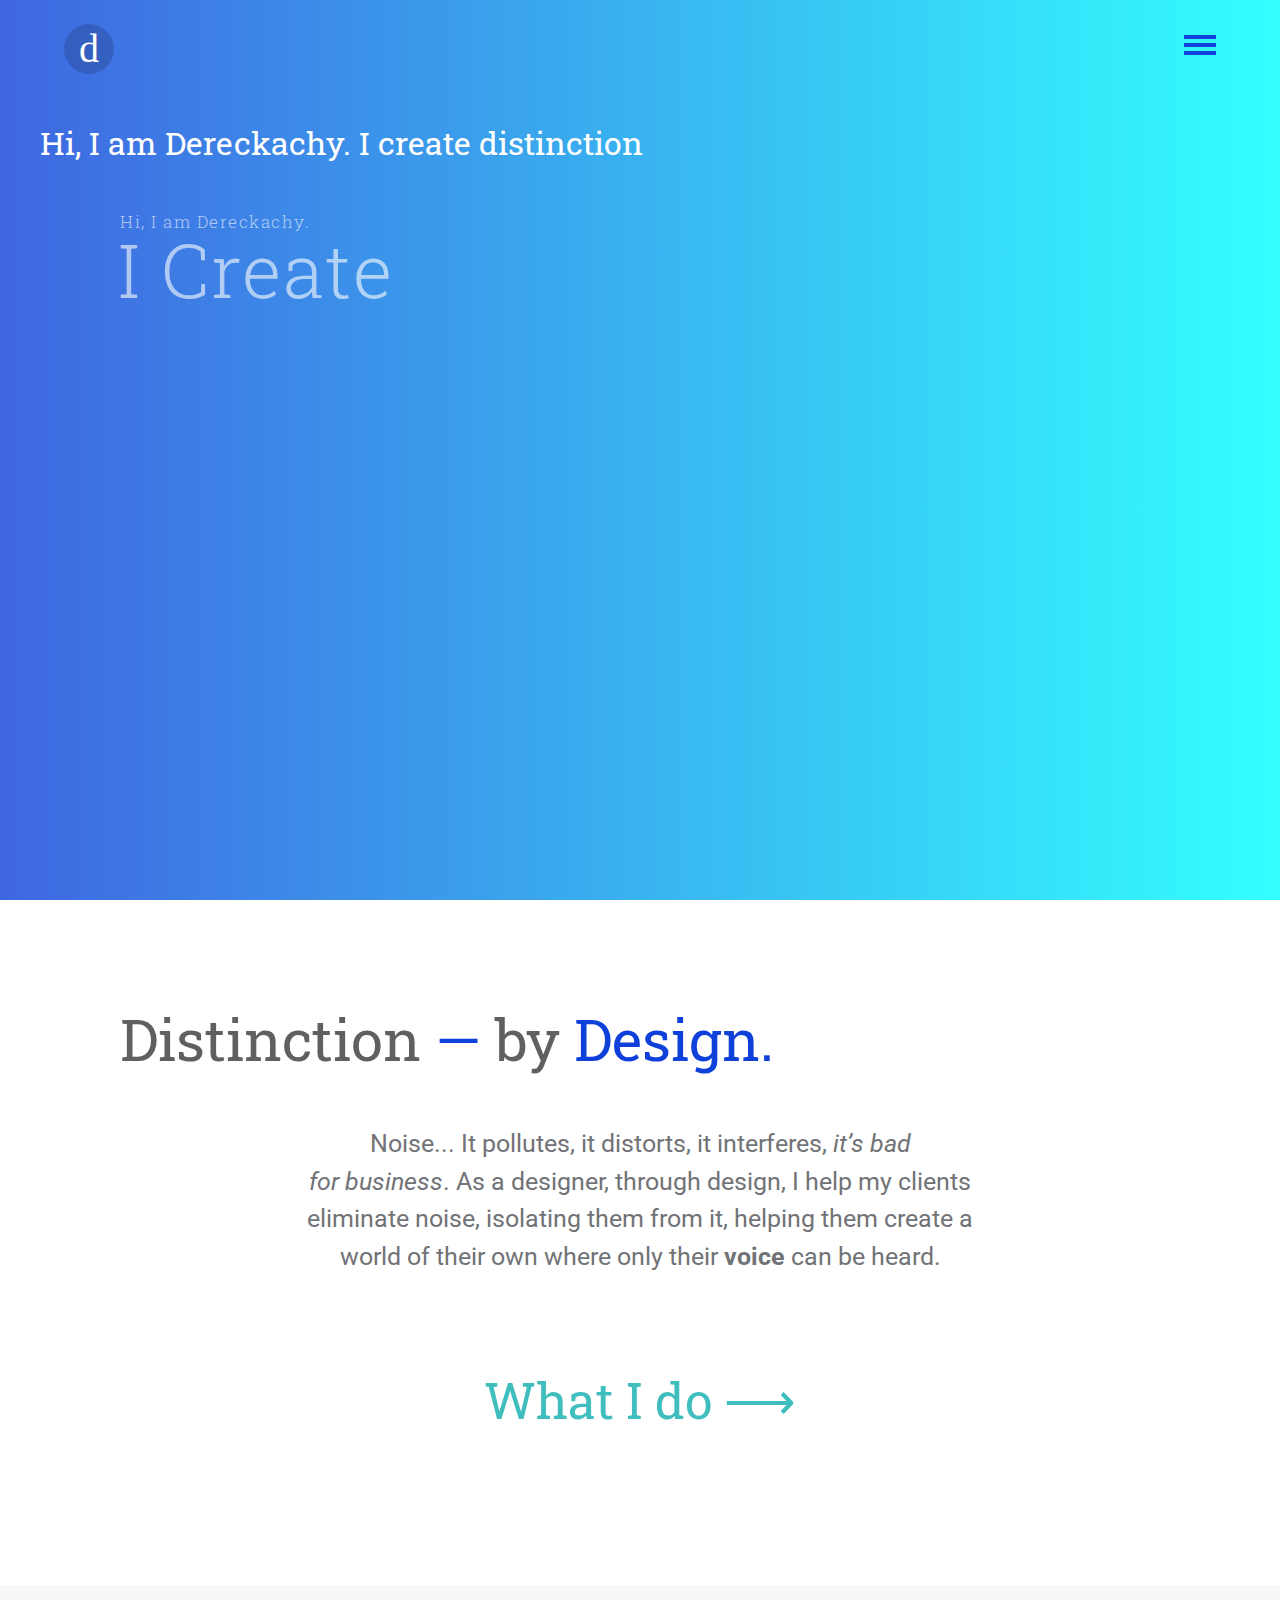
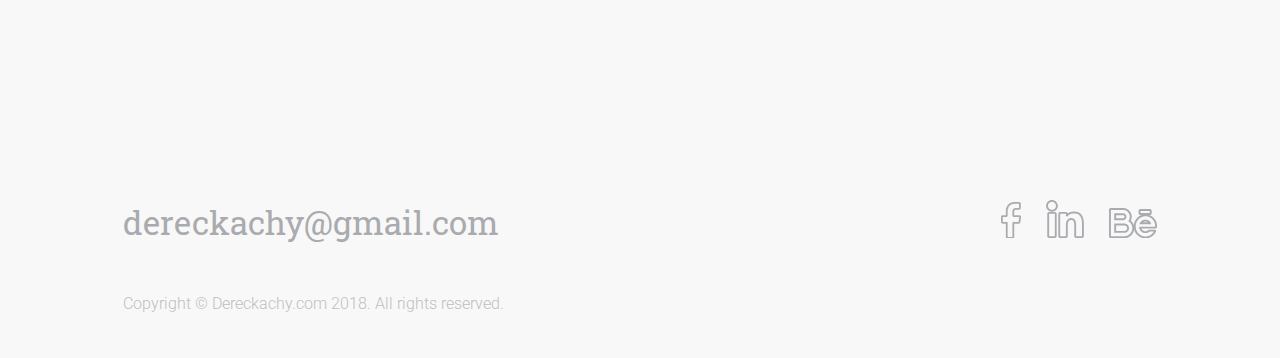
==== commit 24e0bbbc: "june 21-06-2018" ====
--- a/index.html
+++ b/index.html
@@ -5,7 +5,7 @@
     <link rel="stylesheet" type="text/css" href="./assets/css/main.css"/>
     <meta charset="utf-8"/>
     <meta name="viewport" content="width=device-width, initial-scale=1.0, maximum-scale=1, user-scalable=0"/>
-    <link href="https://fonts.googleapis.com/css?family=Roboto+Slab:100,300,400|Roboto:100,300,400" rel="stylesheet">
+    <link href="http://fonts.googleapis.com/css?family=Roboto|Roboto+Slab" rel="stylesheet"/>
   </head>
   <body>
     <nav class="off-page calss" role="navigation" aria-hidden="true">
@@ -14,17 +14,18 @@
         <li class="nav-link"><a class="action" href="/dereckachy/services/">Services<span class="action-arrow">⟶</span></a></li>
         <li class="nav-link"><a class="action" href="/dereckachy/contact/">Contact<span class="action-arrow">⟶</span></a></li>
         <li class="nav-link"><a class="action" href="/dereckachy/portfolio/">Portfolio<span class="action-arrow">⟶</span></a></li>
-        <li class="nav-link"><a class="action" href="/dereckachy/about/">About<span class="action-arrow">⟶</span></a></li>
+        <li class="nav-link"><a class="action" href="/dereckachy/about">About<span class="action-arrow">⟶</span></a></li>
       </ul>
     </nav>
-    <div id="mast-head"><a class="logo" href="http://dereckachy.github.io/dereckachy" title="Dereckachy Home">d</a>
+    <div id="mast-head"><a class="logo" href="http://dereckachy.github.io/dereckachy/" title="Dereckachy Home">d</a>
       <button class="nav-toggle" type="button" aria-controls="site-navigation" aria-expanded="false" onclick="toggleMenu()"><span class="nav-toggle-inner"></span><span class="btn-action">Toggle Navigation</span></button>
     </div>
     <header class="header site-hero" role="banner">
       <div class="header-img"></div>
       <div class="gradient-overlay"></div>
       <div class="header-content container">
-        <h1 class="page-title"><span class="site-intro">Hi, I am Dereckachy.</span> <br/><span class="what-i-do">I Create</span> <br/>
+        <h1>Hi, I am Dereckachy. I create distinction</h1>
+        <div class="site-welcome"><span class="site-intro">Hi, I am Dereckachy.</span> <br/><span class="what-i-do">I Create</span> <br/>
           <span class="results">DISTINCTION</span><span class="hero-container"><svg xmlns="http://www.w3.org/2000/svg" xml:space="preserve" version="1.1" style="shape-rendering:geometricPrecision; text-rendering:geometricPrecision; image-rendering:optimizeQuality; fill-rule:evenodd; clip-rule:evenodd"
 viewBox="0 0 10610 2030"
  xmlns:xlink="http://www.w3.org/1999/xlink">
@@ -43,20 +44,20 @@
  </g>
 </svg>
 </span>
-        </h1>
+        </div>
       </div>
     </header>
     <main>
       <article>
         <div class="container">
           <section class="intro">
-            <h2 class="heading">Isolation <span class="colored-text">—</span> by <span class="colored-text">Design.</span></h2>
+            <h2 class="heading"><span class="heading-break">Distinction</span> <span class="heading-break"><span class="colored-text">—</span> by <span class="colored-text">Design.</span></span></h2>
             <p>Noise... It pollutes, it distorts, it interferes, <em>it’s bad for</em>&nbsp;<em>business</em>. As a designer, through design, I help my clients
               eliminate noise, isolating them from it, helping them create a
               world of their own where only their <strong>voice</strong> can be heard.
             </p>
           </section>
-          <section class="what-next"><a class="what-next-link action" href="/dereckachy/services/">What I do&nbsp;<span class="action-arrow">⟶</span></a></section>
+          <section class="what-next"><a class="what-next-link action" href="/dereckachy/Services/">What I do&nbsp;<span class="action-arrow">⟶</span></a></section>
         </div>
       </article>
     </main>
--- a/assets/css/main.css
+++ b/assets/css/main.css
@@ -68,14 +68,15 @@
   margin: 0;
   text-rendering: optimizeLegibility;
   -webkit-font-smoothing: antialiased;
-  overflow-x: hidden; }
+  overflow-x: hidden;
+  position: relative; }
   body.no-scroll {
     -webkit-transition: overflow-y 0s 500ms linear;
     -o-transition: overflow-y 0s 500ms linear;
     transition: overflow-y 0s 500ms linear;
     overflow-y: hidden; }
 
-h1, h2, h3, h4, h5, h6, label, a, ul {
+h1, h2, h3, h4, h5, h6, label, a, ul, .site-welcome {
   font-family: 'Roboto Slab', 'Lucida Bright', 'Times New Roman', Georgia, serif;
   font-weight: normal; }
 
@@ -94,19 +95,19 @@
   line-height: 150%;
   font-weight: 400;
   margin: 0 auto; }
-
-.main-content > .heading {
-  margin-top: 120px;
-  margin-bottom: 0;
-  display: inline-block;
-  padding-bottom: 8px;
-  line-height: 16.6668px;
-  font-size: 16.6668px;
-  color: #727376;
-  border-bottom: 2px solid #0f40d9; }
-
-.page-title, section > .heading {
+  @media (min-width: 320px) and (max-width: 480px) {
+    section > p {
+      width: 80vw;
+      font-size: 16px;
+      margin: 0 auto;
+      text-align: left;
+      letter-spacing: 0; } }
+
+.page-title, section > .heading, .site-welcome {
   margin-left: 80px; }
+  @media (min-width: 320px) and (max-width: 480px) {
+    .page-title, section > .heading, .site-welcome {
+      margin-left: 5vw; } }
 
 .container {
   width: 100%;
@@ -124,13 +125,26 @@
 .intro > .heading {
   font-size: 58.3338px;
   color: #606062; }
-  .intro > .heading span {
+  @media (min-width: 320px) and (max-width: 480px) {
+    .intro > .heading {
+      font-size: 40px;
+      margin-bottom: 20px; } }
+  @media (max-width: 320px) {
+    .intro > .heading {
+      font-size: 35px; } }
+  .intro > .heading .heading-break {
+    display: inline-block; }
+  .intro > .heading .colored-text {
     color: #0f40d9; }
 
 .what-next {
   text-align: center;
   margin-top: 100px;
   padding-bottom: 160px; }
+  @media (min-width: 320px) and (max-width: 480px) {
+    .what-next {
+      margin-top: 60px;
+      padding-bottom: 100px; } }
 
 .what-next-link {
   text-decoration: none;
@@ -138,14 +152,31 @@
   font-size: 50px;
   line-height: 50px;
   overflow: hidden; }
+  @media (min-width: 320px) and (max-width: 480px) {
+    .what-next-link {
+      font-size: 40px;
+      line-height: 40px; } }
 
 .action:hover .action-arrow, .action:focus .action-arrow {
-  -webkit-animation: action 0.9s cubic-bezier(0.26, 1.9, 0.63, 0.67);
-  animation: action 0.9s cubic-bezier(0.26, 1.9, 0.63, 0.67); }
+  -webkit-animation: action 0.9s 0.05s cubic-bezier(0.26, 1.9, 0.63, 0.67);
+  animation: action 0.9s 0.05s cubic-bezier(0.26, 1.9, 0.63, 0.67); }
 
 .action-arrow {
-  font-family: 'Cambria Math';
   display: inline-block; }
+
+.main-content > .heading {
+  margin-top: 120px;
+  margin-bottom: 0;
+  display: inline-block;
+  padding-bottom: 8px;
+  line-height: 16px;
+  font-size: 16px;
+  color: #727376;
+  border-bottom: 2px solid #0f40d9; }
+  @media (min-width: 320px) and (max-width: 480px) {
+    .main-content > .heading {
+      margin-left: 5vw;
+      margin-top: 100px; } }
 
 .off-page {
   position: fixed;
@@ -193,6 +224,9 @@
     -ms-transform: translate(-50%, -50%);
     transform: translate(-50%, -50%);
     list-style: none; }
+    @media (min-width: 320px) and (max-width: 480px) {
+      .off-page ul {
+        width: 50vw; } }
     .off-page ul li {
       margin: 0;
       margin-bottom: 100px;
@@ -243,10 +277,30 @@
         .off-page ul li.move-in:nth-child(5) {
           -webkit-animation-delay: 450ms;
           animation-delay: 450ms; }
+      @media (min-width: 320px) and (max-width: 480px) {
+        .off-page ul li {
+          width: 100%;
+          margin-bottom: 20px; }
+          .off-page ul li a {
+            font-size: 40px; }
+          .off-page ul li:nth-child(2n) a {
+            left: 0; }
+          .off-page ul li:nth-child(n + 3) {
+            margin-bottom: 20px; }
+          .off-page ul li:nth-child(4) {
+            margin-bottom: 0; } }
 
 .header {
   height: 300px;
-  width: 100%; }
+  width: 100%;
+  margin-bottom: 100px; }
+  @media (min-width: 320px) and (max-width: 480px) {
+    .header {
+      height: 180px;
+      margin-bottom: 50px; }
+      .header div.header-content {
+        -webkit-box-shadow: inset 0 -110px 0 rgba(0, 0, 0, 0.1);
+        box-shadow: inset 0 -110px 0 rgba(0, 0, 0, 0.1); } }
   .header div {
     position: absolute;
     height: inherit;
@@ -261,82 +315,116 @@
     background-image: -webkit-linear-gradient(left, #0f40d9, cyan);
     background-image: -o-linear-gradient(left, #0f40d9, cyan);
     background-image: linear-gradient(90deg, #0f40d9, cyan);
-    opacity: 0.8; }
+    opacity: 0.8;
+    -webkit-box-shadow: inset 0 -200px 0 rgba(0, 0, 0, 0.1);
+    box-shadow: inset 0 -200px 0 rgba(0, 0, 0, 0.1); }
   .header .header-content {
     max-width: 1200px;
-    height: 300px;
+    height: 100%;
     -webkit-box-sizing: border-box;
     box-sizing: border-box;
     padding-top: 100px;
     position: relative;
     margin: 0 auto;
     color: white; }
-    .header .header-content .page-title {
+    .header .header-content .page-title, .header .header-content .site-welcome {
       font-size: 75.0006px;
       font-weight: 300;
-      opacity: 0.5;
+      opacity: 0.3;
       margin-top: 0;
       letter-spacing: 1.5px; }
+    .header .header-content .page-title {
+      position: absolute;
+      bottom: 0; }
+      @media (min-width: 320px) and (max-width: 480px) {
+        .header .header-content .page-title {
+          width: 100%;
+          font-size: 40px;
+          margin-left: 0;
+          text-align: center;
+          margin-bottom: 40px; } }
 
 .footer {
   background: #F8F8F8; }
-
-.external-links {
-  padding-top: 215px; }
-  .external-links a:hover .fil0, .external-links a:focus .fil0 {
-    fill: #727376; }
-
-.e-mail {
-  color: #A9ABAE;
-  text-decoration: none;
-  margin-left: 83px;
-  font-size: 33.3338px;
-  -webkit-transition: color 0.3s cubic-bezier(0.4, 0, 0.2, 1);
-  -o-transition: color 0.3s cubic-bezier(0.4, 0, 0.2, 1);
-  transition: color 0.3s cubic-bezier(0.4, 0, 0.2, 1); }
-  .e-mail:hover, .e-mail:focus {
-    color: #727376; }
-
-.social-media {
-  margin-right: 83px;
-  float: right; }
-  .social-media a {
-    display: inline-block; }
-    .social-media a svg {
-      pointer-events: none; }
-    .social-media a .fil0 {
-      fill: #A9ABAE;
-      fill-rule: nonzero;
-      -webkit-transition: fill 0.3s cubic-bezier(0.4, 0, 0.2, 1);
-      -o-transition: fill 0.3s cubic-bezier(0.4, 0, 0.2, 1);
-      transition: fill 0.3s cubic-bezier(0.4, 0, 0.2, 1); }
-  .social-media .facebook {
-    height: 39px;
-    width: 20px;
-    margin-right: 25px; }
-  .social-media .linkedin {
-    height: 39px;
-    width: 38px;
-    margin-right: 25px; }
-  .social-media .behance {
-    height: 30px;
-    width: 48px; }
-
-.copyright {
-  margin: 0;
-  margin-top: 50px;
-  padding-bottom: 45px;
-  margin-left: 83px;
-  font-size: 16.6668px;
-  color: #BDBFC1; }
+  .footer .external-links {
+    padding-top: 215px; }
+    .footer .external-links a:hover .fil0, .footer .external-links a:focus .fil0 {
+      fill: #727376; }
+  .footer .e-mail {
+    color: #A9ABAE;
+    text-decoration: none;
+    margin-left: 83px;
+    font-size: 33.3338px;
+    -webkit-transition: color 0.25s cubic-bezier(0.4, 0, 0.2, 1);
+    -o-transition: color 0.25s cubic-bezier(0.4, 0, 0.2, 1);
+    transition: color 0.25s cubic-bezier(0.4, 0, 0.2, 1); }
+    .footer .e-mail:hover, .footer .e-mail:focus {
+      color: #727376; }
+  .footer .social-media {
+    margin-right: 83px;
+    float: right; }
+    .footer .social-media a {
+      display: inline-block; }
+      .footer .social-media a svg {
+        pointer-events: none; }
+      .footer .social-media a .fil0 {
+        fill: #A9ABAE;
+        fill-rule: nonzero;
+        -webkit-transition: fill 0.25s cubic-bezier(0.4, 0, 0.2, 1);
+        -o-transition: fill 0.25s cubic-bezier(0.4, 0, 0.2, 1);
+        transition: fill 0.25s cubic-bezier(0.4, 0, 0.2, 1); }
+    .footer .social-media .facebook {
+      height: 39px;
+      width: 20px;
+      margin-right: 25px; }
+    .footer .social-media .linkedin {
+      height: 39px;
+      width: 38px;
+      margin-right: 25px; }
+    .footer .social-media .behance {
+      height: 30px;
+      width: 48px; }
+  .footer .copyright {
+    margin: 0;
+    margin-top: 50px;
+    padding-bottom: 45px;
+    margin-left: 83px;
+    font-size: 16px;
+    color: #BDBFC1; }
+  @media (min-width: 320px) and (max-width: 480px) {
+    .footer .external-links {
+      padding-top: 50px; }
+      .footer .external-links .e-mail, .footer .external-links .social-media {
+        margin: 0 auto;
+        display: block;
+        text-align: center; }
+      .footer .external-links .e-mail {
+        font-size: 25px; }
+      .footer .external-links .social-media {
+        margin-top: 20px;
+        width: auto;
+        float: none;
+        -webkit-transform: scale(0.75);
+        -ms-transform: scale(0.75);
+        transform: scale(0.75);
+        -webkit-transform-origin: center;
+        -ms-transform-origin: center;
+        transform-origin: center; }
+    .footer .copyright {
+      font-size: 12px;
+      display: block;
+      width: 80vw;
+      text-align: center;
+      margin: 40px auto;
+      margin-bottom: 0; } }
 
 #mast-head {
   height: 100px;
   width: 100vw;
+  position: absolute;
   -webkit-box-sizing: border-box;
   box-sizing: border-box;
-  position: absolute;
-  padding: 0 100px;
+  padding: 0 5vw;
   left: 0;
   top: 0;
   display: -webkit-box;
@@ -351,15 +439,20 @@
     background: black; }
   #mast-head .logo {
     font-family: 'Slabo 13px';
-    font-size: 50px;
+    height: 50px;
+    width: 50px;
+    text-align: center;
+    border-radius: 50%;
+    background-color: rgba(0, 0, 0, 0.15);
+    font-size: 40px;
     line-height: 50px;
-    font-weight: 200;
-    color: cyan;
+    font-weight: lighter;
+    color: white;
     display: inline-block;
     margin-top: 24px;
+    z-index: 10000001;
     text-decoration: none;
-    position: relative;
-    z-index: 10000001; }
+    position: relative; }
     #mast-head .logo:focus {
       outline: 1px dotted white; }
   #mast-head .nav-toggle {
@@ -381,26 +474,33 @@
       left: 0;
       right: 0;
       content: ''; }
-    #mast-head .nav-toggle.close-nav .nav-toggle-inner::before {
-      -webkit-transform: translateY(-4px) scaleX(0.2);
-      -ms-transform: translateY(-4px) scaleX(0.2);
-      transform: translateY(-4px) scaleX(0.2); }
-    #mast-head .nav-toggle.close-nav .nav-toggle-inner::after {
-      -webkit-transform: translateY(4px) scaleX(0.2);
-      -ms-transform: translateY(4px) scaleX(0.2);
-      transform: translateY(4px) scaleX(0.2); }
-    #mast-head .nav-toggle.close-nav .nav-toggle-inner.nav-open {
-      -webkit-transition: -webkit-transform 0.2s cubic-bezier(0.19, 1, 0.22, 1);
-      transition: -webkit-transform 0.2s cubic-bezier(0.19, 1, 0.22, 1);
-      -o-transition: transform 0.2s cubic-bezier(0.19, 1, 0.22, 1);
-      transition: transform 0.2s cubic-bezier(0.19, 1, 0.22, 1);
-      transition: transform 0.2s cubic-bezier(0.19, 1, 0.22, 1), -webkit-transform 0.2s cubic-bezier(0.19, 1, 0.22, 1); }
-      #mast-head .nav-toggle.close-nav .nav-toggle-inner.nav-open::before, #mast-head .nav-toggle.close-nav .nav-toggle-inner.nav-open::after {
-        -webkit-transition: -webkit-transform 0.2s 0.2s cubic-bezier(0.19, 1, 0.22, 1);
-        transition: -webkit-transform 0.2s 0.2s cubic-bezier(0.19, 1, 0.22, 1);
-        -o-transition: transform 0.2s 0.2s cubic-bezier(0.19, 1, 0.22, 1);
-        transition: transform 0.2s 0.2s cubic-bezier(0.19, 1, 0.22, 1);
-        transition: transform 0.2s 0.2s cubic-bezier(0.19, 1, 0.22, 1), -webkit-transform 0.2s 0.2s cubic-bezier(0.19, 1, 0.22, 1); }
+    #mast-head .nav-toggle.close-nav .nav-toggle-inner {
+      -webkit-transform-origin: center;
+      -ms-transform-origin: center;
+      transform-origin: center;
+      -webkit-transform: rotateZ(225deg);
+      -ms-transform: rotate(225deg);
+      transform: rotateZ(225deg); }
+      #mast-head .nav-toggle.close-nav .nav-toggle-inner::before {
+        -webkit-transform: translateY(-4px) scaleX(0.2);
+        -ms-transform: translateY(-4px) scaleX(0.2);
+        transform: translateY(-4px) scaleX(0.2); }
+      #mast-head .nav-toggle.close-nav .nav-toggle-inner::after {
+        -webkit-transform: translateY(4px) scaleX(0.2);
+        -ms-transform: translateY(4px) scaleX(0.2);
+        transform: translateY(4px) scaleX(0.2); }
+      #mast-head .nav-toggle.close-nav .nav-toggle-inner.nav-open {
+        -webkit-transition: -webkit-transform 0.2s cubic-bezier(0.19, 1, 0.22, 1);
+        transition: -webkit-transform 0.2s cubic-bezier(0.19, 1, 0.22, 1);
+        -o-transition: transform 0.2s cubic-bezier(0.19, 1, 0.22, 1);
+        transition: transform 0.2s cubic-bezier(0.19, 1, 0.22, 1);
+        transition: transform 0.2s cubic-bezier(0.19, 1, 0.22, 1), -webkit-transform 0.2s cubic-bezier(0.19, 1, 0.22, 1); }
+        #mast-head .nav-toggle.close-nav .nav-toggle-inner.nav-open::before, #mast-head .nav-toggle.close-nav .nav-toggle-inner.nav-open::after {
+          -webkit-transition: -webkit-transform 0.2s 0.2s cubic-bezier(0.19, 1, 0.22, 1);
+          transition: -webkit-transform 0.2s 0.2s cubic-bezier(0.19, 1, 0.22, 1);
+          -o-transition: transform 0.2s 0.2s cubic-bezier(0.19, 1, 0.22, 1);
+          transition: transform 0.2s 0.2s cubic-bezier(0.19, 1, 0.22, 1);
+          transition: transform 0.2s 0.2s cubic-bezier(0.19, 1, 0.22, 1), -webkit-transform 0.2s 0.2s cubic-bezier(0.19, 1, 0.22, 1); }
     #mast-head .nav-toggle.close-nav:hover .nav-toggle-inner.nav-open {
       -webkit-transform: scaleX(0.2);
       -ms-transform: scaleX(0.2);
@@ -481,10 +581,59 @@
       -webkit-transform: translateY(4px);
       -ms-transform: translateY(4px);
       transform: translateY(4px); }
+  @media (min-width: 320px) and (max-width: 480px) {
+    #mast-head {
+      padding: 6vw;
+      height: 70px;
+      -webkit-box-align: center;
+      -ms-flex-align: center;
+      align-items: center; }
+      #mast-head .logo {
+        margin: 0;
+        height: 40px;
+        width: 40px;
+        line-height: 43px;
+        font-size: 25px; }
+      #mast-head button.nav-toggle {
+        margin-top: 0; }
+        #mast-head button.nav-toggle:hover .nav-toggle-inner::before, #mast-head button.nav-toggle:hover .nav-toggle-inner::after {
+          -webkit-transform: none;
+          -ms-transform: none;
+          transform: none; }
+        #mast-head button.nav-toggle.close-nav .nav-toggle-inner {
+          -webkit-transform-origin: center;
+          -ms-transform-origin: center;
+          transform-origin: center;
+          -webkit-transform: rotateZ(225deg) translateZ(0);
+          transform: rotateZ(225deg) translateZ(0); }
+          #mast-head button.nav-toggle.close-nav .nav-toggle-inner::before {
+            -webkit-transform: translateY(-4px) scaleX(0.2);
+            -ms-transform: translateY(-4px) scaleX(0.2);
+            transform: translateY(-4px) scaleX(0.2); }
+          #mast-head button.nav-toggle.close-nav .nav-toggle-inner::after {
+            -webkit-transform: translateY(4px) scaleX(0.2);
+            -ms-transform: translateY(4px) scaleX(0.2);
+            transform: translateY(4px) scaleX(0.2); }
+          #mast-head button.nav-toggle.close-nav .nav-toggle-inner.nav-open {
+            -webkit-transition: -webkit-transform 0.2s cubic-bezier(0.19, 1, 0.22, 1);
+            transition: -webkit-transform 0.2s cubic-bezier(0.19, 1, 0.22, 1);
+            -o-transition: transform 0.2s cubic-bezier(0.19, 1, 0.22, 1);
+            transition: transform 0.2s cubic-bezier(0.19, 1, 0.22, 1);
+            transition: transform 0.2s cubic-bezier(0.19, 1, 0.22, 1), -webkit-transform 0.2s cubic-bezier(0.19, 1, 0.22, 1); }
+            #mast-head button.nav-toggle.close-nav .nav-toggle-inner.nav-open::before, #mast-head button.nav-toggle.close-nav .nav-toggle-inner.nav-open::after {
+              -webkit-transition: -webkit-transform 0.2s 0.2s cubic-bezier(0.19, 1, 0.22, 1);
+              transition: -webkit-transform 0.2s 0.2s cubic-bezier(0.19, 1, 0.22, 1);
+              -o-transition: transform 0.2s 0.2s cubic-bezier(0.19, 1, 0.22, 1);
+              transition: transform 0.2s 0.2s cubic-bezier(0.19, 1, 0.22, 1);
+              transition: transform 0.2s 0.2s cubic-bezier(0.19, 1, 0.22, 1), -webkit-transform 0.2s 0.2s cubic-bezier(0.19, 1, 0.22, 1); } }
 
 .service-display-area {
   height: 1986px;
   overflow: hidden; }
+  @media (min-width: 320px) and (max-width: 480px) {
+    .service-display-area {
+      height: auto;
+      overflow: visible; } }
 
 .service-display {
   position: relative;
@@ -544,46 +693,69 @@
       width: 332px;
       line-height: 120%;
       font-weight: 400; }
-  .service-display .service-items {
-    height: 200px;
-    width: 386px;
-    padding-top: 20px;
-    position: relative; }
-    .service-display .service-items .list-count {
-      height: 80px;
-      width: 1px;
-      display: inline-block;
-      position: absolute;
-      top: 20px;
-      left: 35px;
-      background-color: #97b9ff; }
-      .service-display .service-items .list-count::before, .service-display .service-items .list-count::after {
-        content: '';
-        height: 9px;
-        width: 9px;
-        border: 1px solid #97b9ff;
-        border-radius: 50%;
+    .service-display .service-module .service-items {
+      height: 200px;
+      width: 386px;
+      padding-top: 20px;
+      position: relative; }
+      .service-display .service-module .service-items .list-count {
+        height: 80px;
+        width: 1px;
+        display: inline-block;
         position: absolute;
-        background: white;
-        left: 50%;
-        -webkit-transform: translateX(-50%);
-        -ms-transform: translateX(-50%);
-        transform: translateX(-50%); }
-      .service-display .service-items .list-count::before {
-        top: 28px; }
-      .service-display .service-items .list-count::after {
-        top: 71px; }
-    .service-display .service-items ul {
-      list-style: none;
-      color: #727376;
-      font-size: 25px;
-      line-height: 24px;
-      padding: 0;
-      margin: 0;
-      margin-left: 65px;
-      padding-top: 19px; }
-      .service-display .service-items ul li:nth-child(2) {
-        margin-top: 18px; }
+        top: 20px;
+        left: 35px;
+        background-color: #97b9ff; }
+        .service-display .service-module .service-items .list-count::before, .service-display .service-module .service-items .list-count::after {
+          content: '';
+          height: 9px;
+          width: 9px;
+          border: 1px solid #97b9ff;
+          border-radius: 50%;
+          position: absolute;
+          background: white;
+          left: 50%;
+          -webkit-transform: translateX(-50%);
+          -ms-transform: translateX(-50%);
+          transform: translateX(-50%); }
+        .service-display .service-module .service-items .list-count::before {
+          top: 28px; }
+        .service-display .service-module .service-items .list-count::after {
+          top: 71px; }
+      .service-display .service-module .service-items ul {
+        list-style: none;
+        color: #727376;
+        font-size: 25px;
+        line-height: 24px;
+        padding: 0;
+        margin: 0;
+        margin-left: 65px;
+        padding-top: 19px; }
+        .service-display .service-module .service-items ul li:nth-child(2) {
+          margin-top: 18px; }
+    @media (min-width: 320px) and (max-width: 480px) {
+      .service-display .service-module {
+        width: 90vw;
+        -webkit-box-shadow: 0 15px 50px #ccc;
+        box-shadow: 0 15px 50px #ccc;
+        position: static;
+        margin: 0 auto !important;
+        margin-bottom: 40px !important; }
+        .service-display .service-module .service-cat {
+          width: inherit; }
+          .service-display .service-module .service-cat .service-cat-img {
+            width: auto;
+            height: 120%; }
+          .service-display .service-module .service-cat .service-cat-info {
+            padding-left: 5vw; }
+            .service-display .service-module .service-cat .service-cat-info p {
+              font-size: 16px;
+              width: 80vw; }
+        .service-display .service-module .service-items .list-count {
+          left: 5.5vw; }
+        .service-display .service-module .service-items ul {
+          margin-left: 10vw;
+          font-size: 22px; } }
 
 .guide-line {
   height: 1500px;
@@ -595,6 +767,9 @@
   -webkit-transform: translateX(-50%);
   -ms-transform: translateX(-50%);
   transform: translateX(-50%); }
+  @media (min-width: 320px) and (max-width: 480px) {
+    .guide-line {
+      display: none; } }
 
 #contact-form {
   margin-top: 60px;
@@ -602,7 +777,7 @@
   position: relative; }
   #contact-form .input-group {
     width: 712px;
-    min-height: 37px;
+    height: auto;
     -webkit-box-sizing: border-box;
     box-sizing: border-box;
     margin: 0 auto;
@@ -614,8 +789,8 @@
       font-size: 25px;
       height: 22px;
       line-height: 22px;
-      padding: 0;
-      font-weight: 300 !important; }
+      font-weight: 300 !important;
+      padding: 0; }
     #contact-form .input-group label {
       position: absolute;
       top: 0;
@@ -682,6 +857,30 @@
       appearance: none; }
     #contact-form .input-group .lead-name {
       text-transform: capitalize; }
+  @media (min-width: 320px) and (max-width: 480px) {
+    #contact-form {
+      margin-top: 40px; }
+      #contact-form .input-group {
+        width: 90vw;
+        margin-bottom: 25px; }
+        #contact-form .input-group label, #contact-form .input-group textarea, #contact-form .input-group input {
+          font-size: 16px;
+          padding-bottom: 2px; }
+          #contact-form .input-group label:focus ~ label, #contact-form .input-group label.has-text ~ label, #contact-form .input-group textarea:focus ~ label, #contact-form .input-group textarea.has-text ~ label, #contact-form .input-group input:focus ~ label, #contact-form .input-group input.has-text ~ label {
+            -webkit-transform: translate3d(-1px, -20px, 0) scale(0.66);
+            transform: translate3d(-1px, -20px, 0) scale(0.66); }
+        #contact-form .input-group textarea {
+          line-height: 120%;
+          max-height: 300px !important; }
+      #contact-form div.submit-btn {
+        height: 36px;
+        width: 30vw;
+        margin-left: auto;
+        margin-top: 30px;
+        margin-right: 5vw; }
+        #contact-form div.submit-btn label {
+          line-height: 36px;
+          font-size: 20px; } }
   #contact-form .submit-btn {
     margin-top: 55px;
     width: 140px;
@@ -694,12 +893,10 @@
     color: #0f40d9;
     text-align: center;
     overflow: hidden;
-    cursor: pointer;
-    -webkit-animation: clicked 0.5s cubic-bezier(0.19, 1, 0.22, 1);
-    animation: clicked 0.5s cubic-bezier(0.19, 1, 0.22, 1); }
-    #contact-form .submit-btn:focus, #contact-form .submit-btn:active {
-      border-color: #26d8d8;
-      color: #26d8d8; }
+    cursor: pointer; }
+    #contact-form .submit-btn:focus {
+      -webkit-animation: clicked 0.5s cubic-bezier(0.19, 1, 0.22, 1);
+      animation: clicked 0.5s cubic-bezier(0.19, 1, 0.22, 1); }
     #contact-form .submit-btn input {
       width: 144px;
       height: 47px;
@@ -725,9 +922,12 @@
 .site-hero {
   overflow: hidden;
   height: 100vh; }
+  .site-hero .gradient-overlay {
+    -webkit-box-shadow: inset 0 0 0 rgba(0, 0, 0, 0.1);
+    box-shadow: inset 0 0 0 rgba(0, 0, 0, 0.1); }
   .site-hero .header-content {
     height: 100%; }
-  .site-hero h1 {
+  .site-hero .site-welcome {
     margin-top: 50px !important;
     height: auto;
     margin-bottom: 0;
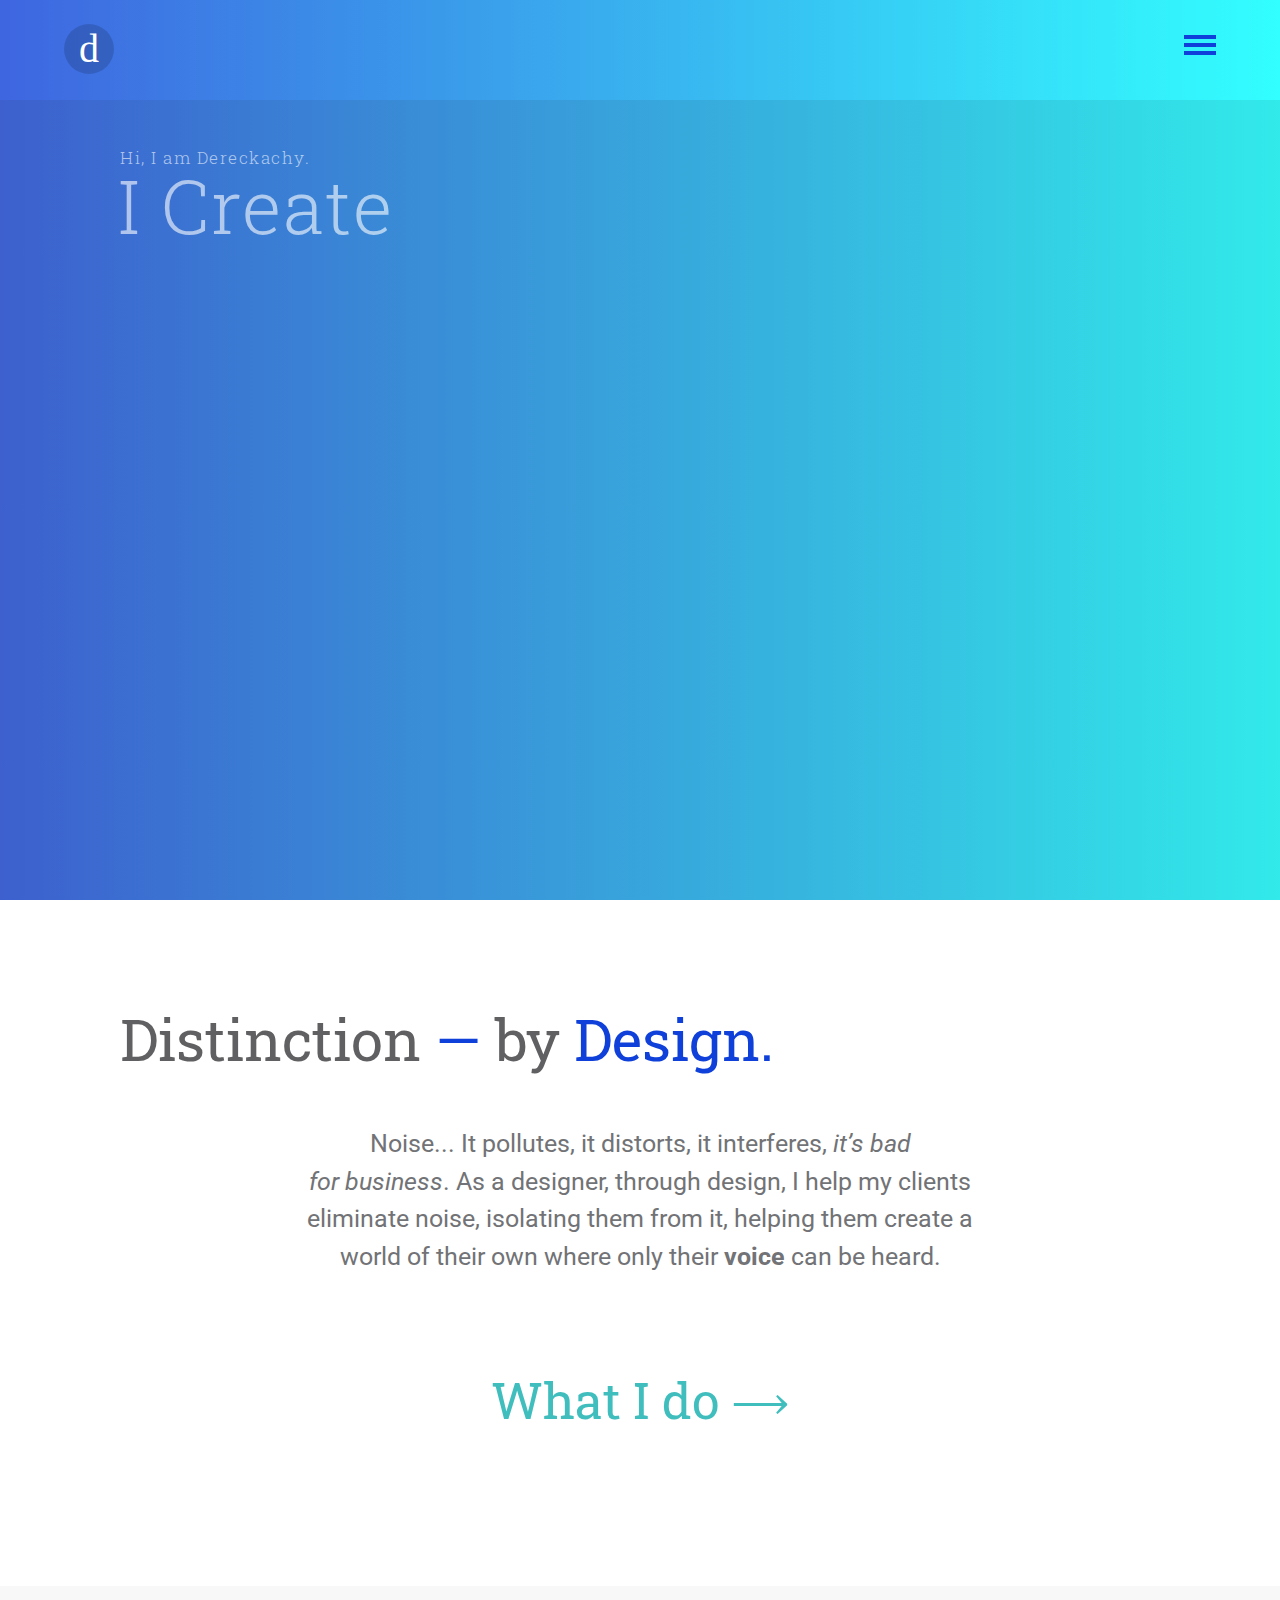
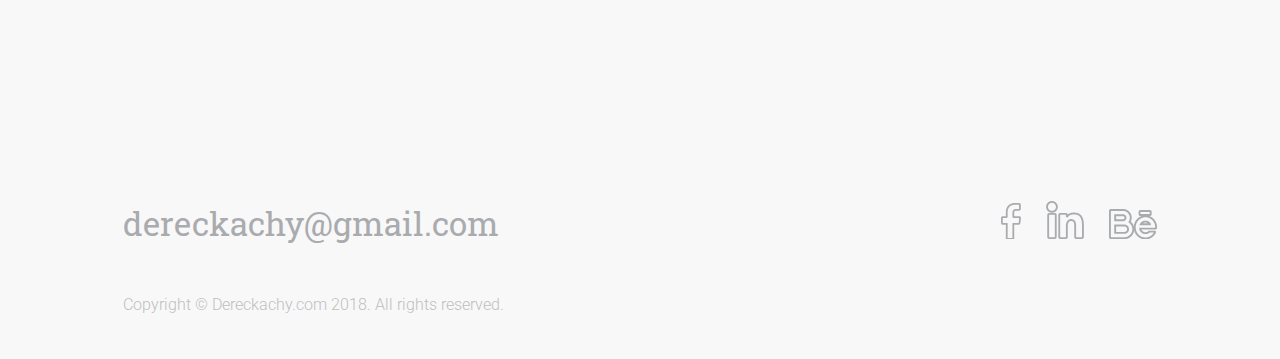
==== commit 39d66b35: "june 23-06-2018" ====
--- a/index.html
+++ b/index.html
@@ -8,8 +8,10 @@
     <link href="http://fonts.googleapis.com/css?family=Roboto|Roboto+Slab" rel="stylesheet"/>
   </head>
   <body>
+    <div id="mast-head"><a class="logo" href="http://dereckachy.github.io/dereckachy/" title="Dereckachy Home">d</a>
+      <button class="nav-toggle" type="button" aria-controls="site-navigation" aria-expanded="false" onclick="toggleMenu()"><span class="nav-toggle-inner"></span><span class="btn-action">Toggle Navigation</span></button>
+    </div>
     <nav class="off-page calss" role="navigation" aria-hidden="true">
-      <div class="guide-line"></div>
       <ul>
         <li class="nav-link"><a class="action" href="/dereckachy/services/">Services<span class="action-arrow">⟶</span></a></li>
         <li class="nav-link"><a class="action" href="/dereckachy/contact/">Contact<span class="action-arrow">⟶</span></a></li>
@@ -17,34 +19,47 @@
         <li class="nav-link"><a class="action" href="/dereckachy/about">About<span class="action-arrow">⟶</span></a></li>
       </ul>
     </nav>
-    <div id="mast-head"><a class="logo" href="http://dereckachy.github.io/dereckachy/" title="Dereckachy Home">d</a>
-      <button class="nav-toggle" type="button" aria-controls="site-navigation" aria-expanded="false" onclick="toggleMenu()"><span class="nav-toggle-inner"></span><span class="btn-action">Toggle Navigation</span></button>
-    </div>
     <header class="header site-hero" role="banner">
       <div class="header-img"></div>
       <div class="gradient-overlay"></div>
       <div class="header-content container">
         <h1>Hi, I am Dereckachy. I create distinction</h1>
-        <div class="site-welcome"><span class="site-intro">Hi, I am Dereckachy.</span> <br/><span class="what-i-do">I Create</span> <br/>
-          <span class="results">DISTINCTION</span><span class="hero-container"><svg xmlns="http://www.w3.org/2000/svg" xml:space="preserve" version="1.1" style="shape-rendering:geometricPrecision; text-rendering:geometricPrecision; image-rendering:optimizeQuality; fill-rule:evenodd; clip-rule:evenodd"
-viewBox="0 0 10610 2030"
- xmlns:xlink="http://www.w3.org/1999/xlink">
- <g class="hero-text">
-   <path class="unit" d="M0 86l325 0c152,0 264,18 334,55 81,42 144,96 188,162 44,66 78,134 103,205 52,143 77,306 77,488 0,288 -61,520 -183,698 -86,128 -188,207 -306,236 -65,17 -156,26 -274,26l-264 0 0 -1870zm399 1760c8,1 16,1 23,1l17 0c142,0 263,-74 363,-223 106,-157 159,-365 159,-625 0,-163 -24,-311 -70,-443 -67,-190 -174,-306 -319,-347 -48,-13 -105,-20 -173,-22l0 1659z"/>
-   <polygon class="unit" points="1221,86 1620,86 1620,1956 1221,1956 "/>
-   <path class="unit" d="M1884 1860c-19,-17 -35,-36 -48,-55 -13,-19 -20,-40 -20,-62 0,-42 11,-63 32,-63 14,0 30,13 47,39 17,26 37,49 58,69 21,20 45,37 70,51 51,29 99,44 143,44 44,0 78,-5 101,-15 24,-9 44,-23 60,-39 35,-36 52,-83 52,-139 0,-52 -15,-104 -45,-157 -25,-45 -60,-99 -106,-161l-134 -178c-134,-174 -213,-333 -237,-477 -8,-51 -13,-106 -13,-168 0,-62 9,-123 25,-182 16,-60 41,-113 73,-158 70,-98 164,-146 283,-146 61,0 116,15 165,45 48,30 81,58 99,81 18,24 27,46 27,65 0,40 -10,61 -30,61 -12,0 -24,-10 -37,-29 -13,-19 -27,-37 -43,-51 -16,-14 -34,-28 -54,-39 -45,-25 -88,-37 -130,-37 -77,0 -116,43 -116,130 0,36 7,69 21,100 25,54 74,130 147,231 72,99 131,187 175,262 44,74 78,142 100,202 37,94 55,192 55,293 0,102 -10,189 -32,259 -21,72 -50,132 -88,183 -81,108 -180,162 -299,162 -119,0 -220,-40 -301,-121z"/>
-   <path class="unit" d="M3618 121c0,40 -25,60 -76,60l-181 0 0 1775 -401 0 0 -1775 -117 0c-40,0 -68,3 -83,10 -20,7 -34,10 -43,10 -27,0 -40,-17 -40,-53 0,-41 26,-62 77,-62l698 0c36,0 63,-2 80,-7 21,-7 37,-10 47,-10 26,0 39,17 39,52z"/>
-   <polygon class="unit" points="3771,86 4170,86 4170,1956 3771,1956 "/>
-   <path class="unit" d="M4503 1767l3 132c0,23 -4,40 -11,52 -7,13 -16,19 -26,19 -10,0 -19,-5 -26,-17 -7,-11 -10,-24 -10,-38 0,-14 1,-26 2,-38 1,-12 3,-25 4,-41 2,-25 4,-89 4,-191l0 -1643 850 1138 0 -787c0,-60 -1,-102 -3,-128 -2,-41 -4,-70 -4,-87 0,-44 11,-66 34,-66 9,0 17,5 25,16 8,10 13,26 13,46l0 46 -4 192 0 1656 -851 -1127 0 866z"/>
-   <path class="unit" d="M6532 1643c21,0 32,20 32,60 0,34 -15,67 -45,101 -57,62 -104,103 -143,122 -72,37 -148,55 -228,55 -80,0 -157,-25 -231,-72 -74,-48 -137,-115 -189,-202 -109,-181 -163,-416 -163,-702 0,-139 15,-266 46,-382 31,-115 73,-215 127,-297 115,-176 260,-263 433,-263 98,0 184,28 258,84 78,59 118,109 118,151 0,16 -3,31 -10,43 -6,13 -14,19 -22,19 -17,0 -32,-13 -45,-38 -14,-25 -33,-48 -56,-68 -23,-20 -48,-38 -76,-53 -57,-29 -108,-43 -154,-43 -46,0 -84,5 -115,16l0 1693c37,11 69,16 98,16 28,0 57,-3 86,-10 29,-5 58,-16 86,-30 63,-31 110,-78 142,-140 12,-23 21,-38 28,-47 6,-9 14,-13 23,-13z"/>
-   <path class="unit" d="M7562 121c0,40 -25,60 -76,60l-181 0 0 1775 -401 0 0 -1775 -118 0c-40,0 -68,3 -82,10 -20,7 -35,10 -44,10 -26,0 -40,-17 -40,-53 0,-41 26,-62 78,-62l698 0c36,0 63,-2 80,-7 21,-7 36,-10 47,-10 26,0 39,17 39,52z"/>
-   <polygon class="unit" points="7715,86 8114,86 8114,1956 7715,1956 "/>
-   <path class="unit" d="M8492 1717c-51,-85 -92,-188 -123,-309 -30,-121 -46,-253 -46,-396 0,-144 15,-272 44,-386 29,-114 69,-213 120,-296 110,-178 247,-267 413,-267 164,0 298,87 403,263 107,177 160,408 160,692 0,282 -55,515 -164,697 -68,113 -152,191 -252,234 -49,21 -107,32 -172,32 -66,0 -133,-23 -202,-68 -69,-46 -129,-111 -181,-196zm407 -1558c-29,0 -56,3 -81,11l0 1703c24,8 51,11 81,11 139,0 256,-78 352,-235 99,-163 149,-373 149,-631 0,-246 -46,-450 -140,-614 -94,-163 -215,-245 -361,-245z"/>
-   <path class="unit" d="M9756 1767l3 132c0,23 -4,40 -11,52 -8,13 -16,19 -27,19 -10,0 -18,-5 -25,-17 -7,-11 -10,-24 -10,-38 0,-14 0,-26 2,-38 1,-12 2,-25 3,-41 3,-25 4,-89 4,-191l0 -1643 851 1138 0 -787c0,-60 -1,-102 -3,-128 -3,-41 -4,-70 -4,-87 0,-44 11,-66 34,-66 8,0 17,5 25,16 8,10 12,26 12,46l0 46 -3 192 0 1656 -851 -1127 0 866z"/>
+        <div class="site-welcome" role="presentation" aria-hidden="true"><span class="site-intro">Hi, I am Dereckachy.</span> <br/><span class="what-i-do">I Create</span> <br/>
+          <span class="results">DISTINCTION</span>
+          <div class="hero-container"><svg id="hero-text-svg" xmlns="http://www.w3.org/2000/svg" version="1.1">
+ <g class="hero-text-svg">
+  <g class="hero-desk">
+   <path class="d-1"  d="M0 129648l3063 0c1433,0 2488,169 3148,518 764,396 1357,904 1772,1526 415,622 735,1263 971,1932 490,1347 725,2882 725,4597 0,2714 -574,4899 -1724,6576 -811,1206 -1772,1950 -2884,2224 -613,160 -1471,245 -2583,245l-2488 0 0 -17618 0 0zm3761 16581c75,10 150,10 216,10l161 0c1338,0 2478,-697 3421,-2101 999,-1479 1498,-3439 1498,-5889 0,-1535 -226,-2930 -659,-4173 -632,-1790 -1640,-2883 -3007,-3269 -452,-123 -990,-189 -1630,-208l0 15630 0 0z"/>
+   <polygon class="i-1"  points="11508,129648 15269,129648 15269,147266 11508,147266 "/>
+   <path class="s-1"  d="M17757 146361c-179,-160 -330,-339 -453,-518 -122,-179 -188,-377 -188,-584 0,-396 104,-594 301,-594 133,0 283,123 444,368 160,245 348,461 546,650 198,188 424,348 660,480 481,274 933,415 1348,415 414,0 735,-47 952,-141 226,-85 414,-217 565,-368 330,-339 490,-782 490,-1309 0,-490 -141,-980 -424,-1480 -236,-424 -565,-932 -999,-1516l-1263 -1677c-1263,-1640 -2008,-3138 -2234,-4494 -75,-481 -122,-999 -122,-1583 0,-584 85,-1159 235,-1715 151,-565 387,-1065 688,-1488 660,-924 1546,-1376 2668,-1376 575,0 1093,141 1555,424 452,283 763,546 933,763 170,226 254,434 254,612 0,377 -94,575 -282,575 -113,0 -227,-94 -349,-273 -123,-179 -254,-349 -405,-480 -151,-132 -321,-264 -509,-368 -424,-235 -830,-348 -1226,-348 -725,0 -1093,405 -1093,1224 0,339 66,650 198,942 236,509 698,1225 1386,2177 678,932 1234,1762 1649,2468 415,697 735,1338 942,1903 349,886 519,1809 519,2761 0,961 -94,1780 -302,2440 -198,678 -471,1243 -829,1724 -764,1017 -1697,1526 -2818,1526 -1122,0 -2074,-377 -2837,-1140l0 0z"/>
+   <path class="t-1"  d="M34100 129977c0,377 -236,566 -716,566l-1706 0 0 16723 -3780 0 0 -16723 -1103 0c-376,0 -640,28 -782,94 -188,66 -320,94 -405,94 -255,0 -377,-160 -377,-499 0,-386 245,-584 726,-584l6578 0c340,0 594,-19 754,-66 198,-66 349,-94 443,-94 246,0 368,160 368,489l0 0z"/>
+   <polygon class="i-2"  points="35542,129648 39303,129648 39303,147266 35542,147266 "/>
+   <path class="n-1"  d="M42441 145485l28 1244c0,216 -37,376 -103,490 -66,122 -151,179 -245,179 -95,0 -179,-48 -245,-161 -66,-103 -95,-226 -95,-358 0,-132 10,-245 19,-358 10,-113 28,-235 38,-386 19,-236 38,-839 38,-1799l0 -15480 8011 10722 0 -7415c0,-565 -10,-961 -28,-1206 -19,-386 -38,-659 -38,-819 0,-415 104,-622 320,-622 85,0 161,47 236,151 75,94 122,245 122,433l0 433 -37 1809 0 15602 -8021 -10618 0 8159 0 0z"/>
+   <path class="c-1"  d="M61565 144317c197,0 301,188 301,565 0,320 -141,631 -424,952 -537,584 -980,970 -1348,1149 -678,349 -1395,518 -2149,518 -754,0 -1479,-235 -2177,-678 -697,-452 -1291,-1084 -1781,-1903 -1028,-1706 -1536,-3920 -1536,-6614 0,-1310 141,-2506 433,-3599 292,-1083 688,-2026 1197,-2798 1084,-1658 2451,-2478 4081,-2478 924,0 1734,264 2432,791 735,556 1112,1027 1112,1423 0,151 -28,292 -94,405 -57,123 -132,179 -208,179 -160,0 -301,-122 -424,-358 -132,-235 -311,-452 -528,-641 -216,-188 -452,-357 -716,-499 -537,-273 -1018,-405 -1451,-405 -434,0 -792,47 -1084,151l0 15950c348,104 650,151 923,151 264,0 538,-28 811,-94 273,-47 547,-151 811,-283 593,-292 1036,-735 1338,-1319 113,-217 198,-358 264,-443 56,-85 132,-122 217,-122z"/>
+   <path class="t-2"  d="M71272 129977c0,377 -235,566 -716,566l-1706 0 0 16723 -3779 0 0 -16723 -1112 0c-377,0 -641,28 -773,94 -189,66 -330,94 -415,94 -245,0 -377,-160 -377,-499 0,-386 245,-584 735,-584l6579 0c339,0 594,-19 754,-66 198,-66 339,-94 443,-94 245,0 367,160 367,489l0 0z"/>
+   <polygon class="i-3"  points="72714,129648 76475,129648 76475,147266 72714,147266 "/>
+   <path class="o-1"  d="M80038 145014c-481,-801 -867,-1771 -1160,-2911 -282,-1140 -433,-2384 -433,-3731 0,-1357 141,-2563 415,-3637 273,-1074 650,-2007 1131,-2788 1036,-1677 2328,-2516 3892,-2516 1546,0 2809,820 3798,2478 1009,1667 1508,3844 1508,6519 0,2657 -518,4852 -1545,6567 -641,1065 -1433,1800 -2375,2205 -462,198 -1009,301 -1621,301 -623,0 -1254,-216 -1904,-640 -651,-434 -1216,-1046 -1706,-1847l0 0zm3836 -14678c-274,0 -528,28 -764,103l0 16045c227,75 481,103 764,103 1310,0 2413,-735 3317,-2214 933,-1535 1405,-3514 1405,-5945 0,-2317 -434,-4239 -1320,-5784 -886,-1536 -2026,-2308 -3402,-2308l0 0z"/>
+   <path class="n-2"  d="M91951 145485l28 1244c0,216 -37,376 -103,490 -76,122 -151,179 -255,179 -94,0 -169,-48 -235,-161 -66,-103 -95,-226 -95,-358 0,-132 0,-245 19,-358 9,-113 19,-235 28,-386 29,-236 38,-839 38,-1799l0 -15480 8021 10722 0 -7415c0,-565 -10,-961 -28,-1206 -29,-386 -38,-659 -38,-819 0,-415 103,-622 320,-622 76,0 161,47 236,151 75,94 113,245 113,433l0 433 -28 1809 0 15602 -8021 -10618 0 8159 0 0z"/>
+  </g>
+  <g class="hero-mob">
+   <path class="d-1_0"  d="M0 0l4569 0c2137,0 3711,253 4695,773 1139,590 2025,1349 2643,2276 619,928 1097,1883 1448,2881 731,2009 1083,4300 1083,6857 0,4047 -858,7307 -2573,9808 -1209,1798 -2643,2909 -4302,3316 -914,239 -2193,365 -3852,365l-3711 0 0 -26276 0 0zm5609 24731c113,14 225,14 323,14l239 0c1997,0 3698,-1040 5104,-3134 1490,-2206 2235,-5129 2235,-8782 0,-2290 -338,-4370 -984,-6225 -942,-2670 -2446,-4300 -4485,-4876 -675,-182 -1476,-281 -2432,-309l0 23312 0 0z"/>
+   <polygon class="i-1_1"  points="48597,0 54206,0 54206,26276 48597,26276 "/>
+   <path class="s-1_2"  d="M89878 25251c-267,-239 -492,-506 -675,-773 -182,-267 -281,-562 -281,-871 0,-590 155,-886 450,-886 197,0 422,183 661,548 239,366 520,689 815,970 295,281 633,520 984,717 717,407 1392,618 2011,618 618,0 1096,-70 1419,-211 338,-126 619,-323 844,-548 492,-506 731,-1166 731,-1953 0,-731 -211,-1461 -633,-2206 -351,-633 -843,-1391 -1490,-2262l-1884 -2502c-1883,-2445 -2994,-4679 -3331,-6702 -113,-717 -183,-1490 -183,-2361 0,-871 126,-1728 351,-2557 225,-843 577,-1588 1027,-2220 984,-1377 2305,-2052 3978,-2052 858,0 1631,211 2320,632 674,422 1138,815 1391,1139 253,337 380,646 380,913 0,562 -141,857 -422,857 -169,0 -337,-140 -520,-407 -183,-267 -380,-520 -605,-717 -224,-197 -477,-393 -759,-548 -632,-351 -1237,-520 -1827,-520 -1083,0 -1631,604 -1631,1827 0,506 98,969 295,1405 352,759 1041,1827 2067,3246 1012,1391 1842,2627 2460,3681 619,1040 1097,1996 1406,2839 520,1321 773,2698 773,4117 0,1433 -140,2656 -450,3639 -295,1012 -703,1855 -1237,2572 -1139,1517 -2530,2276 -4203,2276 -1673,0 -3093,-562 -4232,-1700l0 0z"/>
+   <path class="t-1_3"  d="M13229 32790c0,562 -352,843 -1069,843l-2544 0 0 24941 -5638 0 0 -24941 -1644 0c-563,0 -956,42 -1167,140 -282,99 -478,141 -605,141 -379,0 -562,-239 -562,-745 0,-576 365,-871 1082,-871l9813 0c506,0 886,-28 1125,-98 295,-99 520,-141 661,-141 365,0 548,239 548,731l0 0z"/>
+   <polygon class="i-2_4"  points="48597,32059 54206,32059 54206,58335 48597,58335 "/>
+   <path class="n-1_5"  d="M87980 56860l42 1855c0,323 -56,562 -154,731 -99,182 -225,266 -366,266 -140,0 -267,-70 -365,-238 -99,-155 -141,-338 -141,-534 0,-197 14,-366 28,-534 14,-169 42,-352 57,-576 28,-352 56,-1251 56,-2684l0 -23087 11949 15991 0 -11059c0,-843 -14,-1433 -42,-1798 -28,-576 -56,-984 -56,-1223 0,-618 155,-927 478,-927 126,0 239,70 351,225 113,140 183,365 183,646l0 646 -56 2698 0 23270 -11964 -15836 0 12168 0 0z"/>
+   <path class="c-1_6"  d="M13594 85560c295,0 450,281 450,843 0,478 -211,942 -632,1419 -802,872 -1463,1448 -2011,1715 -1012,520 -2080,773 -3205,773 -1125,0 -2207,-352 -3248,-1012 -1040,-675 -1926,-1616 -2657,-2839 -1532,-2543 -2291,-5845 -2291,-9864 0,-1953 211,-3737 647,-5367 435,-1616 1026,-3021 1785,-4173 1617,-2474 3655,-3696 6087,-3696 1378,0 2587,393 3627,1180 1097,829 1659,1532 1659,2122 0,225 -42,436 -140,604 -85,183 -197,267 -310,267 -239,0 -450,-182 -632,-534 -197,-351 -464,-674 -788,-955 -323,-281 -674,-534 -1068,-745 -801,-407 -1518,-604 -2165,-604 -647,0 -1181,70 -1617,225l0 23789c520,154 970,225 1378,225 394,0 801,-43 1209,-141 408,-70 815,-225 1209,-421 886,-436 1546,-1097 1996,-1968 169,-323 295,-534 394,-660 84,-127 197,-183 323,-183z"/>
+   <path class="t-2_7"  d="M58133 64090c0,562 -351,843 -1068,843l-2544 0 0 24941 -5638 0 0 -24941 -1659 0c-562,0 -956,42 -1152,140 -282,99 -493,141 -619,141 -366,0 -562,-239 -562,-745 0,-576 365,-871 1096,-871l9813 0c506,0 886,-28 1125,-99 295,-98 506,-140 660,-140 366,0 549,239 549,731l-1 0z"/>
+   <polygon class="i-3_8"  points="94391,63359 100000,63359 100000,89635 94391,89635 "/>
+   <path class="o-1_9"  d="M2376 118139c-717,-1195 -1294,-2642 -1729,-4342 -422,-1700 -647,-3555 -647,-5565 0,-2023 211,-3822 618,-5423 408,-1602 971,-2993 1688,-4160 1546,-2501 3472,-3751 5806,-3751 2306,0 4190,1222 5667,3695 1504,2487 2249,5733 2249,9724 0,3962 -773,7236 -2306,9794 -956,1587 -2137,2683 -3543,3288 -689,295 -1504,449 -2418,449 -928,0 -1870,-323 -2840,-955 -970,-647 -1814,-1560 -2545,-2754l0 0zm5722 -21892c-407,0 -787,42 -1138,154l0 23930c337,112 717,154 1138,154 1955,0 3600,-1096 4950,-3302 1391,-2290 2094,-5241 2094,-8866 0,-3457 -646,-6323 -1968,-8628 -1322,-2290 -3023,-3442 -5076,-3442l0 0z"/>
+   <path class="n-2_10"  d="M87993 119698l42 1855c0,323 -56,562 -155,731 -112,183 -225,267 -379,267 -141,0 -253,-70 -352,-239 -98,-155 -140,-337 -140,-534 0,-197 0,-365 28,-534 14,-169 28,-351 42,-576 42,-351 56,-1251 56,-2684l0 -23086 11965 15990 0 -11058c0,-843 -14,-1434 -42,-1799 -42,-576 -56,-983 -56,-1222 0,-619 154,-928 478,-928 112,0 239,71 351,225 113,141 169,365 169,646l0 647 -42 2698 0 23269 -11965 -15836 0 12168 0 0z"/>
+  </g>
  </g>
 </svg>
-</span>
+
+          </div>
         </div>
+        <div class="scroll-guide" title="...Scroll down..."></div>
       </div>
     </header>
     <main>
@@ -57,7 +72,7 @@
               world of their own where only their <strong>voice</strong> can be heard.
             </p>
           </section>
-          <section class="what-next"><a class="what-next-link action" href="/dereckachy/Services/">What I do&nbsp;<span class="action-arrow">⟶</span></a></section>
+          <section class="what-next"><a class="what-next-link action" href="/dereckachy/services/">What I do&nbsp;<span class="action-arrow">⟶</span></a></section>
         </div>
       </article>
     </main>
@@ -96,6 +111,6 @@
         <p class="copyright">Copyright &copy; Dereckachy.com 2018. All rights reserved.  </p>
       </div>
     </footer>
-    <script src="./assets/js/interactions.js"></script>
+    <script src="../../../assets/js/interactions.js"></script>
   </body>
 </html>
--- a/assets/css/main.css
+++ b/assets/css/main.css
@@ -64,6 +64,46 @@
     -webkit-transform: translateX(0) translateZ(0);
     transform: translateX(0) translateZ(0); } }
 
+@-webkit-keyframes breathe {
+  50% {
+    -webkit-transform: scale(1.1);
+    transform: scale(1.1); } }
+
+@keyframes breathe {
+  50% {
+    -webkit-transform: scale(1.1);
+    transform: scale(1.1); } }
+
+@-webkit-keyframes scroll-down {
+  0% {
+    -webkit-transform: translateY(-10px);
+    transform: translateY(-10px); }
+  50%, 100% {
+    -webkit-transform: translateY(60px);
+    transform: translateY(60px); } }
+
+@keyframes scroll-down {
+  0% {
+    -webkit-transform: translateY(-10px);
+    transform: translateY(-10px); }
+  50%, 100% {
+    -webkit-transform: translateY(60px);
+    transform: translateY(60px); } }
+
+@-webkit-keyframes fade-in {
+  100% {
+    opacity: 1; } }
+
+@keyframes fade-in {
+  100% {
+    opacity: 1; } }
+
+@font-face {
+  font-family: 'Action Arrow';
+  font-style: normal;
+  font-weight: 400;
+  src: local("Action Arrow"), url(../fonts/ActionArrow.woff) format("woff"); }
+
 body {
   margin: 0;
   text-rendering: optimizeLegibility;
@@ -143,7 +183,7 @@
   padding-bottom: 160px; }
   @media (min-width: 320px) and (max-width: 480px) {
     .what-next {
-      margin-top: 60px;
+      margin-top: 70px;
       padding-bottom: 100px; } }
 
 .what-next-link {
@@ -154,15 +194,19 @@
   overflow: hidden; }
   @media (min-width: 320px) and (max-width: 480px) {
     .what-next-link {
-      font-size: 40px;
-      line-height: 40px; } }
+      font-size: 35px;
+      line-height: 35px; } }
 
 .action:hover .action-arrow, .action:focus .action-arrow {
   -webkit-animation: action 0.9s 0.05s cubic-bezier(0.26, 1.9, 0.63, 0.67);
   animation: action 0.9s 0.05s cubic-bezier(0.26, 1.9, 0.63, 0.67); }
 
 .action-arrow {
+  font-family: "Action Arrow";
   display: inline-block; }
+
+.arrow-svg {
+  fill: cyan; }
 
 .main-content > .heading {
   margin-top: 120px;
@@ -327,7 +371,7 @@
     position: relative;
     margin: 0 auto;
     color: white; }
-    .header .header-content .page-title, .header .header-content .site-welcome {
+    .header .header-content .page-title {
       font-size: 75.0006px;
       font-weight: 300;
       opacity: 0.3;
@@ -736,8 +780,9 @@
     @media (min-width: 320px) and (max-width: 480px) {
       .service-display .service-module {
         width: 90vw;
-        -webkit-box-shadow: 0 15px 50px #ccc;
-        box-shadow: 0 15px 50px #ccc;
+        height: 550px;
+        -webkit-box-shadow: 0 0 30px #ddd;
+        box-shadow: 0 0 30px #ddd;
         position: static;
         margin: 0 auto !important;
         margin-bottom: 40px !important; }
@@ -921,103 +966,175 @@
 
 .site-hero {
   overflow: hidden;
-  height: 100vh; }
+  height: 100vh;
+  overflow: hidden;
+  position: relative; }
   .site-hero .gradient-overlay {
-    -webkit-box-shadow: inset 0 0 0 rgba(0, 0, 0, 0.1);
-    box-shadow: inset 0 0 0 rgba(0, 0, 0, 0.1); }
-  .site-hero .header-content {
-    height: 100%; }
+    -webkit-box-shadow: inset 0 calc(-100vh + 100px) 0 0 rgba(0, 0, 0, 0.1);
+    box-shadow: inset 0 calc(-100vh + 100px) 0 0 rgba(0, 0, 0, 0.1); }
+    @media (min-width: 320px) and (max-width: 480px) {
+      .site-hero .gradient-overlay {
+        -webkit-box-shadow: inset 0 calc(-100vh + 70px) 0 0 rgba(0, 0, 0, 0.1);
+        box-shadow: inset 0 calc(-100vh + 70px) 0 0 rgba(0, 0, 0, 0.1); } }
+  @media (min-width: 320px) and (max-width: 480px) {
+    .site-hero .scroll-guide {
+      height: 50px;
+      width: 4px;
+      position: absolute;
+      background-color: rgba(0, 0, 0, 0.2);
+      bottom: 4px;
+      border-radius: 2.5px;
+      overflow: hidden;
+      left: 50%;
+      -webkit-transform: translateX(-50%);
+      -ms-transform: translateX(-50%);
+      transform: translateX(-50%);
+      opacity: 0;
+      -webkit-animation: fade-in 0.5s 5s 1 ease-in-out forwards;
+      animation: fade-in 0.5s 5s 1 ease-in-out forwards; }
+      .site-hero .scroll-guide::before {
+        height: 10px;
+        width: 4px;
+        content: '';
+        position: absolute;
+        border-radius: inherit;
+        background-color: rgba(255, 255, 255, 0.7);
+        -webkit-animation: scroll-down 4s 6s ease-in-out infinite both;
+        animation: scroll-down 4s 6s ease-in-out infinite both; } }
+  .site-hero div.header-content {
+    height: 100%;
+    -webkit-box-shadow: none;
+    box-shadow: none; }
+  .site-hero h1 {
+    position: absolute;
+    left: -99999px; }
   .site-hero .site-welcome {
-    margin-top: 50px !important;
+    font-size: 75.0006px;
+    font-weight: 300;
+    letter-spacing: 1.5px;
+    margin-top: 50px;
     height: auto;
     margin-bottom: 0;
-    opacity: 1 !important;
+    opacity: 1;
     position: relative; }
-  .site-hero span {
-    color: rgba(255, 255, 255, 0.6);
-    display: block;
-    line-height: 1em;
-    position: absolute;
-    left: 0;
-    top: 0; }
-    .site-hero span:nth-child(3) {
-      margin-top: 30px; }
-    .site-hero span:nth-child(6) {
+    .site-hero .site-welcome span {
+      color: rgba(255, 255, 255, 0.6);
+      display: block;
+      line-height: 1em;
+      position: absolute;
+      left: 0;
+      top: 0; }
+      .site-hero .site-welcome span:nth-child(3) {
+        margin-top: 30px; }
+      .site-hero .site-welcome span:nth-child(6) {
+        margin-top: 170px; }
+    .site-hero .site-welcome br {
+      font-size: 0; }
+    .site-hero .site-welcome .site-intro {
+      font-size: 16.6668px; }
+    .site-hero .site-welcome .what-i-do {
+      height: 55px;
+      text-indent: -2px;
+      line-height: 50px; }
+    .site-hero .site-welcome .hero-container {
+      height: 203px;
+      width: 1060px;
+      margin: 0;
+      top: 0;
+      position: absolute;
       margin-top: 170px; }
-  .site-hero br {
-    font-size: 0; }
-  .site-hero .site-intro {
-    font-size: 16.6668px; }
-  .site-hero .what-i-do {
-    height: 55px;
-    text-indent: -2px;
-    line-height: 50px; }
-  .site-hero .hero-container {
-    height: 203px;
-    width: 1060px;
-    margin: 0; }
-    .site-hero .hero-container::after, .site-hero .hero-container::before {
-      height: 4px;
-      width: 100%;
-      background-color: white;
-      content: '';
-      left: 0;
-      position: absolute;
-      opacity: 0;
-      -webkit-transform-origin: left;
-      -ms-transform-origin: left;
-      transform-origin: left;
-      -webkit-transform: scaleX(0);
-      -ms-transform: scaleX(0);
-      transform: scaleX(0);
-      -webkit-animation: distinguish 1.2s 3000ms ease forwards;
-      animation: distinguish 1.2s 3000ms ease forwards; }
-    .site-hero .hero-container::after {
-      bottom: -25px; }
-    .site-hero .hero-container::before {
-      top: -25px; }
-  .site-hero .hero-text .unit {
-    fill: #fff;
-    fill-rule: nonzero;
-    -webkit-transform: scaleY(2) rotateY(180deg);
-    transform: scaleY(2) rotateY(180deg);
-    -webkit-transform-origin: right;
-    -ms-transform-origin: right;
-    transform-origin: right;
-    position: relative;
-    opacity: 0;
-    -webkit-animation: drop-in 0.6s cubic-bezier(0.4, 0, 0.2, 1) forwards;
-    animation: drop-in 0.6s cubic-bezier(0.4, 0, 0.2, 1) forwards; }
-    .site-hero .hero-text .unit:nth-child(1) {
-      -webkit-animation-delay: 1800ms;
-      animation-delay: 1800ms; }
-    .site-hero .hero-text .unit:nth-child(2) {
-      -webkit-animation-delay: 1900ms;
-      animation-delay: 1900ms; }
-    .site-hero .hero-text .unit:nth-child(3) {
-      -webkit-animation-delay: 2000ms;
-      animation-delay: 2000ms; }
-    .site-hero .hero-text .unit:nth-child(4) {
-      -webkit-animation-delay: 2100ms;
-      animation-delay: 2100ms; }
-    .site-hero .hero-text .unit:nth-child(5) {
-      -webkit-animation-delay: 2200ms;
-      animation-delay: 2200ms; }
-    .site-hero .hero-text .unit:nth-child(6) {
-      -webkit-animation-delay: 2300ms;
-      animation-delay: 2300ms; }
-    .site-hero .hero-text .unit:nth-child(7) {
-      -webkit-animation-delay: 2400ms;
-      animation-delay: 2400ms; }
-    .site-hero .hero-text .unit:nth-child(8) {
-      -webkit-animation-delay: 2500ms;
-      animation-delay: 2500ms; }
-    .site-hero .hero-text .unit:nth-child(9) {
-      -webkit-animation-delay: 2600ms;
-      animation-delay: 2600ms; }
-    .site-hero .hero-text .unit:nth-child(10) {
-      -webkit-animation-delay: 2700ms;
-      animation-delay: 2700ms; }
-    .site-hero .hero-text .unit:nth-child(11) {
-      -webkit-animation-delay: 2800ms;
-      animation-delay: 2800ms; }
+      .site-hero .site-welcome .hero-container::after, .site-hero .site-welcome .hero-container::before {
+        height: 4px;
+        width: 100%;
+        background-color: white;
+        content: '';
+        left: 0;
+        position: absolute;
+        opacity: 0;
+        -webkit-transform-origin: left;
+        -ms-transform-origin: left;
+        transform-origin: left;
+        -webkit-transform: scaleX(0);
+        -ms-transform: scaleX(0);
+        transform: scaleX(0);
+        -webkit-animation: distinguish 1.2s 3000ms ease forwards;
+        animation: distinguish 1.2s 3000ms ease forwards; }
+      .site-hero .site-welcome .hero-container::after {
+        bottom: -25px; }
+      .site-hero .site-welcome .hero-container::before {
+        top: -25px; }
+    .site-hero .site-welcome .hero-text-svg {
+      fill: #fff;
+      position: relative; }
+      .site-hero .site-welcome .hero-text-svg .hero-mob path, .site-hero .site-welcome .hero-text-svg .hero-mob polygon {
+        fill-rule: nonzero;
+        -webkit-transform: scaleY(2) rotateY(180deg);
+        transform: scaleY(2) rotateY(180deg);
+        -webkit-transform-origin: top;
+        -ms-transform-origin: top;
+        transform-origin: top;
+        position: relative;
+        opacity: 0;
+        -webkit-animation: drop-in 1.2s cubic-bezier(0.4, 0, 0.2, 1) forwards;
+        animation: drop-in 1.2s cubic-bezier(0.4, 0, 0.2, 1) forwards; }
+        .site-hero .site-welcome .hero-text-svg .hero-mob path:nth-child(1), .site-hero .site-welcome .hero-text-svg .hero-mob polygon:nth-child(1) {
+          -webkit-animation-delay: 1800ms;
+          animation-delay: 1800ms; }
+        .site-hero .site-welcome .hero-text-svg .hero-mob path:nth-child(2), .site-hero .site-welcome .hero-text-svg .hero-mob polygon:nth-child(2) {
+          -webkit-animation-delay: 1900ms;
+          animation-delay: 1900ms; }
+        .site-hero .site-welcome .hero-text-svg .hero-mob path:nth-child(3), .site-hero .site-welcome .hero-text-svg .hero-mob polygon:nth-child(3) {
+          -webkit-animation-delay: 2000ms;
+          animation-delay: 2000ms; }
+        .site-hero .site-welcome .hero-text-svg .hero-mob path:nth-child(4), .site-hero .site-welcome .hero-text-svg .hero-mob polygon:nth-child(4) {
+          -webkit-animation-delay: 2100ms;
+          animation-delay: 2100ms; }
+        .site-hero .site-welcome .hero-text-svg .hero-mob path:nth-child(5), .site-hero .site-welcome .hero-text-svg .hero-mob polygon:nth-child(5) {
+          -webkit-animation-delay: 2200ms;
+          animation-delay: 2200ms; }
+        .site-hero .site-welcome .hero-text-svg .hero-mob path:nth-child(6), .site-hero .site-welcome .hero-text-svg .hero-mob polygon:nth-child(6) {
+          -webkit-animation-delay: 2300ms;
+          animation-delay: 2300ms; }
+        .site-hero .site-welcome .hero-text-svg .hero-mob path:nth-child(7), .site-hero .site-welcome .hero-text-svg .hero-mob polygon:nth-child(7) {
+          -webkit-animation-delay: 2400ms;
+          animation-delay: 2400ms; }
+        .site-hero .site-welcome .hero-text-svg .hero-mob path:nth-child(8), .site-hero .site-welcome .hero-text-svg .hero-mob polygon:nth-child(8) {
+          -webkit-animation-delay: 2500ms;
+          animation-delay: 2500ms; }
+        .site-hero .site-welcome .hero-text-svg .hero-mob path:nth-child(9), .site-hero .site-welcome .hero-text-svg .hero-mob polygon:nth-child(9) {
+          -webkit-animation-delay: 2600ms;
+          animation-delay: 2600ms; }
+        .site-hero .site-welcome .hero-text-svg .hero-mob path:nth-child(10), .site-hero .site-welcome .hero-text-svg .hero-mob polygon:nth-child(10) {
+          -webkit-animation-delay: 2700ms;
+          animation-delay: 2700ms; }
+        .site-hero .site-welcome .hero-text-svg .hero-mob path:nth-child(11), .site-hero .site-welcome .hero-text-svg .hero-mob polygon:nth-child(11) {
+          -webkit-animation-delay: 2800ms;
+          animation-delay: 2800ms; }
+    @media (min-width: 320px) and (max-width: 480px) {
+      .site-hero .site-welcome {
+        height: 100vh;
+        position: absolute;
+        top: 0;
+        -webkit-box-sizing: border-box;
+        box-sizing: border-box;
+        margin-top: 70px;
+        margin: 0; }
+        .site-hero .site-welcome span, .site-hero .site-welcome .hero-container {
+          top: 70px; }
+        .site-hero .site-welcome span {
+          width: 100%;
+          text-align: center; }
+        .site-hero .site-welcome .site-intro {
+          margin-top: 20%;
+          font-size: 14px; }
+        .site-hero .site-welcome span.what-i-do {
+          margin-top: 24%;
+          font-size: 42px; }
+        .site-hero .site-welcome .hero-container {
+          width: 60vw;
+          height: auto;
+          margin-top: 55%;
+          margin-left: -30vw;
+          left: 50%; }
+          .site-hero .site-welcome .hero-container::after {
+            display: none; } }
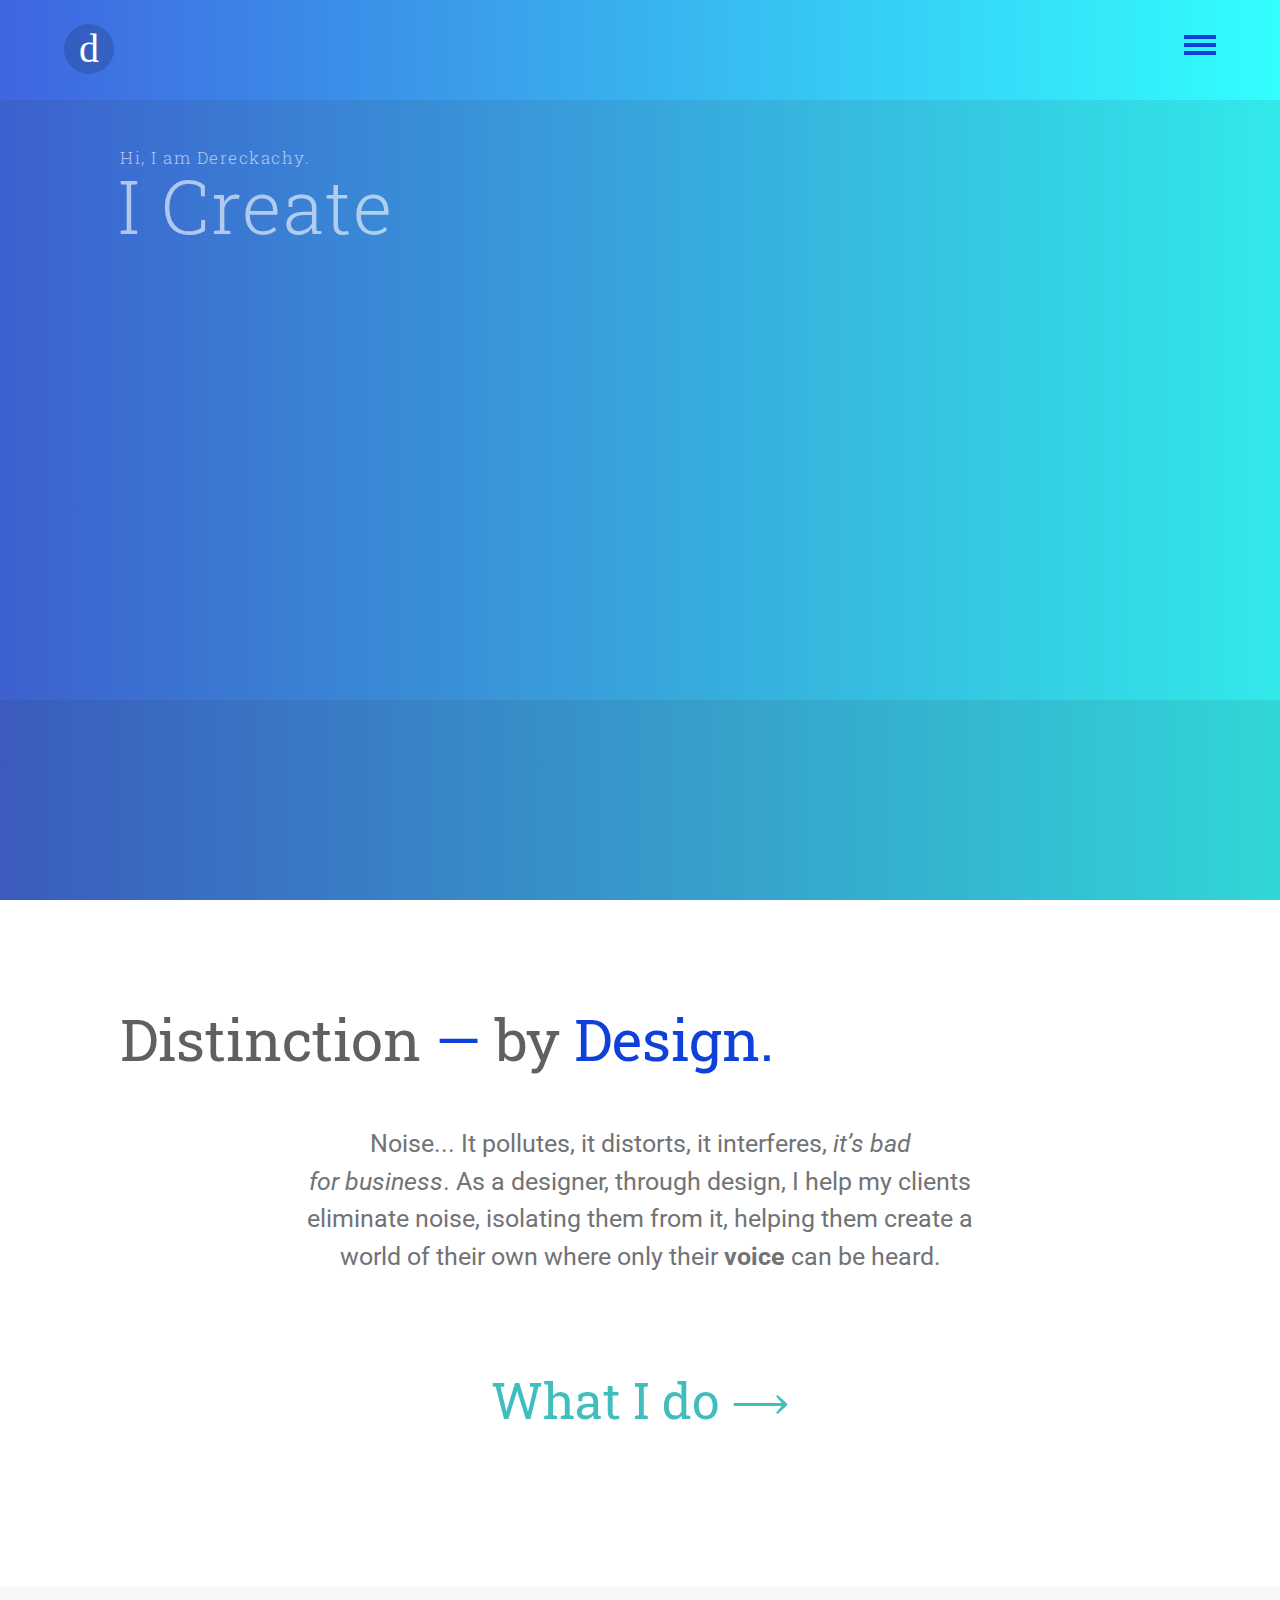
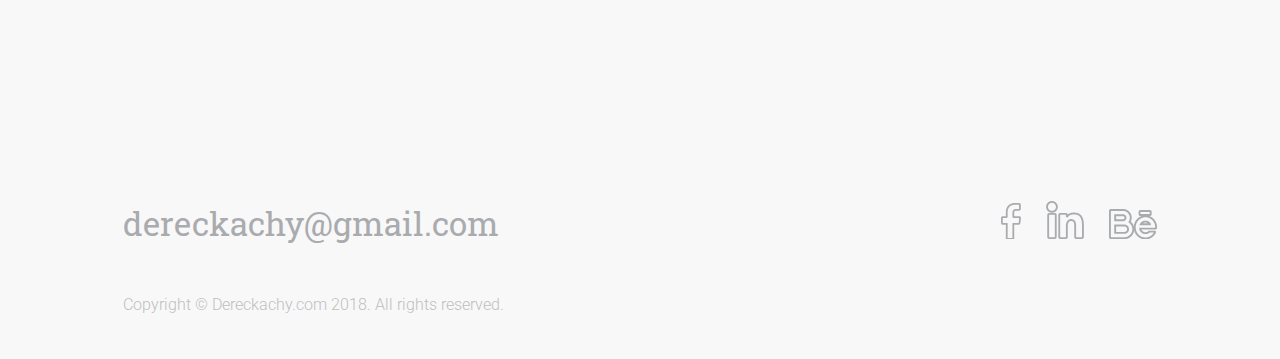
==== commit c7e094a0: "new mobile hero animation 25-06-2018" ====
--- a/index.html
+++ b/index.html
@@ -8,10 +8,8 @@
     <link href="http://fonts.googleapis.com/css?family=Roboto|Roboto+Slab" rel="stylesheet"/>
   </head>
   <body>
-    <div id="mast-head"><a class="logo" href="http://dereckachy.github.io/dereckachy/" title="Dereckachy Home">d</a>
-      <button class="nav-toggle" type="button" aria-controls="site-navigation" aria-expanded="false" onclick="toggleMenu()"><span class="nav-toggle-inner"></span><span class="btn-action">Toggle Navigation</span></button>
-    </div>
     <nav class="off-page calss" role="navigation" aria-hidden="true">
+      <div class="guide-line"></div>
       <ul>
         <li class="nav-link"><a class="action" href="/dereckachy/services/">Services<span class="action-arrow">⟶</span></a></li>
         <li class="nav-link"><a class="action" href="/dereckachy/contact/">Contact<span class="action-arrow">⟶</span></a></li>
@@ -19,6 +17,9 @@
         <li class="nav-link"><a class="action" href="/dereckachy/about">About<span class="action-arrow">⟶</span></a></li>
       </ul>
     </nav>
+    <div id="mast-head"><a class="logo" href="/dereckachy/" title="Dereckachy Home">d</a>
+      <button class="nav-toggle" type="button" aria-controls="site-navigation" aria-expanded="false" onclick="toggleMenu()"><span class="nav-toggle-inner"></span><span class="btn-action">Toggle Navigation</span></button>
+    </div>
     <header class="header site-hero" role="banner">
       <div class="header-img"></div>
       <div class="gradient-overlay"></div>
@@ -26,43 +27,23 @@
         <h1>Hi, I am Dereckachy. I create distinction</h1>
         <div class="site-welcome" role="presentation" aria-hidden="true"><span class="site-intro">Hi, I am Dereckachy.</span> <br/><span class="what-i-do">I Create</span> <br/>
           <span class="results">DISTINCTION</span>
-          <div class="hero-container"><svg id="hero-text-svg" xmlns="http://www.w3.org/2000/svg" version="1.1">
- <g class="hero-text-svg">
-  <g class="hero-desk">
-   <path class="d-1"  d="M0 129648l3063 0c1433,0 2488,169 3148,518 764,396 1357,904 1772,1526 415,622 735,1263 971,1932 490,1347 725,2882 725,4597 0,2714 -574,4899 -1724,6576 -811,1206 -1772,1950 -2884,2224 -613,160 -1471,245 -2583,245l-2488 0 0 -17618 0 0zm3761 16581c75,10 150,10 216,10l161 0c1338,0 2478,-697 3421,-2101 999,-1479 1498,-3439 1498,-5889 0,-1535 -226,-2930 -659,-4173 -632,-1790 -1640,-2883 -3007,-3269 -452,-123 -990,-189 -1630,-208l0 15630 0 0z"/>
-   <polygon class="i-1"  points="11508,129648 15269,129648 15269,147266 11508,147266 "/>
-   <path class="s-1"  d="M17757 146361c-179,-160 -330,-339 -453,-518 -122,-179 -188,-377 -188,-584 0,-396 104,-594 301,-594 133,0 283,123 444,368 160,245 348,461 546,650 198,188 424,348 660,480 481,274 933,415 1348,415 414,0 735,-47 952,-141 226,-85 414,-217 565,-368 330,-339 490,-782 490,-1309 0,-490 -141,-980 -424,-1480 -236,-424 -565,-932 -999,-1516l-1263 -1677c-1263,-1640 -2008,-3138 -2234,-4494 -75,-481 -122,-999 -122,-1583 0,-584 85,-1159 235,-1715 151,-565 387,-1065 688,-1488 660,-924 1546,-1376 2668,-1376 575,0 1093,141 1555,424 452,283 763,546 933,763 170,226 254,434 254,612 0,377 -94,575 -282,575 -113,0 -227,-94 -349,-273 -123,-179 -254,-349 -405,-480 -151,-132 -321,-264 -509,-368 -424,-235 -830,-348 -1226,-348 -725,0 -1093,405 -1093,1224 0,339 66,650 198,942 236,509 698,1225 1386,2177 678,932 1234,1762 1649,2468 415,697 735,1338 942,1903 349,886 519,1809 519,2761 0,961 -94,1780 -302,2440 -198,678 -471,1243 -829,1724 -764,1017 -1697,1526 -2818,1526 -1122,0 -2074,-377 -2837,-1140l0 0z"/>
-   <path class="t-1"  d="M34100 129977c0,377 -236,566 -716,566l-1706 0 0 16723 -3780 0 0 -16723 -1103 0c-376,0 -640,28 -782,94 -188,66 -320,94 -405,94 -255,0 -377,-160 -377,-499 0,-386 245,-584 726,-584l6578 0c340,0 594,-19 754,-66 198,-66 349,-94 443,-94 246,0 368,160 368,489l0 0z"/>
-   <polygon class="i-2"  points="35542,129648 39303,129648 39303,147266 35542,147266 "/>
-   <path class="n-1"  d="M42441 145485l28 1244c0,216 -37,376 -103,490 -66,122 -151,179 -245,179 -95,0 -179,-48 -245,-161 -66,-103 -95,-226 -95,-358 0,-132 10,-245 19,-358 10,-113 28,-235 38,-386 19,-236 38,-839 38,-1799l0 -15480 8011 10722 0 -7415c0,-565 -10,-961 -28,-1206 -19,-386 -38,-659 -38,-819 0,-415 104,-622 320,-622 85,0 161,47 236,151 75,94 122,245 122,433l0 433 -37 1809 0 15602 -8021 -10618 0 8159 0 0z"/>
-   <path class="c-1"  d="M61565 144317c197,0 301,188 301,565 0,320 -141,631 -424,952 -537,584 -980,970 -1348,1149 -678,349 -1395,518 -2149,518 -754,0 -1479,-235 -2177,-678 -697,-452 -1291,-1084 -1781,-1903 -1028,-1706 -1536,-3920 -1536,-6614 0,-1310 141,-2506 433,-3599 292,-1083 688,-2026 1197,-2798 1084,-1658 2451,-2478 4081,-2478 924,0 1734,264 2432,791 735,556 1112,1027 1112,1423 0,151 -28,292 -94,405 -57,123 -132,179 -208,179 -160,0 -301,-122 -424,-358 -132,-235 -311,-452 -528,-641 -216,-188 -452,-357 -716,-499 -537,-273 -1018,-405 -1451,-405 -434,0 -792,47 -1084,151l0 15950c348,104 650,151 923,151 264,0 538,-28 811,-94 273,-47 547,-151 811,-283 593,-292 1036,-735 1338,-1319 113,-217 198,-358 264,-443 56,-85 132,-122 217,-122z"/>
-   <path class="t-2"  d="M71272 129977c0,377 -235,566 -716,566l-1706 0 0 16723 -3779 0 0 -16723 -1112 0c-377,0 -641,28 -773,94 -189,66 -330,94 -415,94 -245,0 -377,-160 -377,-499 0,-386 245,-584 735,-584l6579 0c339,0 594,-19 754,-66 198,-66 339,-94 443,-94 245,0 367,160 367,489l0 0z"/>
-   <polygon class="i-3"  points="72714,129648 76475,129648 76475,147266 72714,147266 "/>
-   <path class="o-1"  d="M80038 145014c-481,-801 -867,-1771 -1160,-2911 -282,-1140 -433,-2384 -433,-3731 0,-1357 141,-2563 415,-3637 273,-1074 650,-2007 1131,-2788 1036,-1677 2328,-2516 3892,-2516 1546,0 2809,820 3798,2478 1009,1667 1508,3844 1508,6519 0,2657 -518,4852 -1545,6567 -641,1065 -1433,1800 -2375,2205 -462,198 -1009,301 -1621,301 -623,0 -1254,-216 -1904,-640 -651,-434 -1216,-1046 -1706,-1847l0 0zm3836 -14678c-274,0 -528,28 -764,103l0 16045c227,75 481,103 764,103 1310,0 2413,-735 3317,-2214 933,-1535 1405,-3514 1405,-5945 0,-2317 -434,-4239 -1320,-5784 -886,-1536 -2026,-2308 -3402,-2308l0 0z"/>
-   <path class="n-2"  d="M91951 145485l28 1244c0,216 -37,376 -103,490 -76,122 -151,179 -255,179 -94,0 -169,-48 -235,-161 -66,-103 -95,-226 -95,-358 0,-132 0,-245 19,-358 9,-113 19,-235 28,-386 29,-236 38,-839 38,-1799l0 -15480 8021 10722 0 -7415c0,-565 -10,-961 -28,-1206 -29,-386 -38,-659 -38,-819 0,-415 103,-622 320,-622 76,0 161,47 236,151 75,94 113,245 113,433l0 433 -28 1809 0 15602 -8021 -10618 0 8159 0 0z"/>
-  </g>
-  <g class="hero-mob">
-   <path class="d-1_0"  d="M0 0l4569 0c2137,0 3711,253 4695,773 1139,590 2025,1349 2643,2276 619,928 1097,1883 1448,2881 731,2009 1083,4300 1083,6857 0,4047 -858,7307 -2573,9808 -1209,1798 -2643,2909 -4302,3316 -914,239 -2193,365 -3852,365l-3711 0 0 -26276 0 0zm5609 24731c113,14 225,14 323,14l239 0c1997,0 3698,-1040 5104,-3134 1490,-2206 2235,-5129 2235,-8782 0,-2290 -338,-4370 -984,-6225 -942,-2670 -2446,-4300 -4485,-4876 -675,-182 -1476,-281 -2432,-309l0 23312 0 0z"/>
-   <polygon class="i-1_1"  points="48597,0 54206,0 54206,26276 48597,26276 "/>
-   <path class="s-1_2"  d="M89878 25251c-267,-239 -492,-506 -675,-773 -182,-267 -281,-562 -281,-871 0,-590 155,-886 450,-886 197,0 422,183 661,548 239,366 520,689 815,970 295,281 633,520 984,717 717,407 1392,618 2011,618 618,0 1096,-70 1419,-211 338,-126 619,-323 844,-548 492,-506 731,-1166 731,-1953 0,-731 -211,-1461 -633,-2206 -351,-633 -843,-1391 -1490,-2262l-1884 -2502c-1883,-2445 -2994,-4679 -3331,-6702 -113,-717 -183,-1490 -183,-2361 0,-871 126,-1728 351,-2557 225,-843 577,-1588 1027,-2220 984,-1377 2305,-2052 3978,-2052 858,0 1631,211 2320,632 674,422 1138,815 1391,1139 253,337 380,646 380,913 0,562 -141,857 -422,857 -169,0 -337,-140 -520,-407 -183,-267 -380,-520 -605,-717 -224,-197 -477,-393 -759,-548 -632,-351 -1237,-520 -1827,-520 -1083,0 -1631,604 -1631,1827 0,506 98,969 295,1405 352,759 1041,1827 2067,3246 1012,1391 1842,2627 2460,3681 619,1040 1097,1996 1406,2839 520,1321 773,2698 773,4117 0,1433 -140,2656 -450,3639 -295,1012 -703,1855 -1237,2572 -1139,1517 -2530,2276 -4203,2276 -1673,0 -3093,-562 -4232,-1700l0 0z"/>
-   <path class="t-1_3"  d="M13229 32790c0,562 -352,843 -1069,843l-2544 0 0 24941 -5638 0 0 -24941 -1644 0c-563,0 -956,42 -1167,140 -282,99 -478,141 -605,141 -379,0 -562,-239 -562,-745 0,-576 365,-871 1082,-871l9813 0c506,0 886,-28 1125,-98 295,-99 520,-141 661,-141 365,0 548,239 548,731l0 0z"/>
-   <polygon class="i-2_4"  points="48597,32059 54206,32059 54206,58335 48597,58335 "/>
-   <path class="n-1_5"  d="M87980 56860l42 1855c0,323 -56,562 -154,731 -99,182 -225,266 -366,266 -140,0 -267,-70 -365,-238 -99,-155 -141,-338 -141,-534 0,-197 14,-366 28,-534 14,-169 42,-352 57,-576 28,-352 56,-1251 56,-2684l0 -23087 11949 15991 0 -11059c0,-843 -14,-1433 -42,-1798 -28,-576 -56,-984 -56,-1223 0,-618 155,-927 478,-927 126,0 239,70 351,225 113,140 183,365 183,646l0 646 -56 2698 0 23270 -11964 -15836 0 12168 0 0z"/>
-   <path class="c-1_6"  d="M13594 85560c295,0 450,281 450,843 0,478 -211,942 -632,1419 -802,872 -1463,1448 -2011,1715 -1012,520 -2080,773 -3205,773 -1125,0 -2207,-352 -3248,-1012 -1040,-675 -1926,-1616 -2657,-2839 -1532,-2543 -2291,-5845 -2291,-9864 0,-1953 211,-3737 647,-5367 435,-1616 1026,-3021 1785,-4173 1617,-2474 3655,-3696 6087,-3696 1378,0 2587,393 3627,1180 1097,829 1659,1532 1659,2122 0,225 -42,436 -140,604 -85,183 -197,267 -310,267 -239,0 -450,-182 -632,-534 -197,-351 -464,-674 -788,-955 -323,-281 -674,-534 -1068,-745 -801,-407 -1518,-604 -2165,-604 -647,0 -1181,70 -1617,225l0 23789c520,154 970,225 1378,225 394,0 801,-43 1209,-141 408,-70 815,-225 1209,-421 886,-436 1546,-1097 1996,-1968 169,-323 295,-534 394,-660 84,-127 197,-183 323,-183z"/>
-   <path class="t-2_7"  d="M58133 64090c0,562 -351,843 -1068,843l-2544 0 0 24941 -5638 0 0 -24941 -1659 0c-562,0 -956,42 -1152,140 -282,99 -493,141 -619,141 -366,0 -562,-239 -562,-745 0,-576 365,-871 1096,-871l9813 0c506,0 886,-28 1125,-99 295,-98 506,-140 660,-140 366,0 549,239 549,731l-1 0z"/>
-   <polygon class="i-3_8"  points="94391,63359 100000,63359 100000,89635 94391,89635 "/>
-   <path class="o-1_9"  d="M2376 118139c-717,-1195 -1294,-2642 -1729,-4342 -422,-1700 -647,-3555 -647,-5565 0,-2023 211,-3822 618,-5423 408,-1602 971,-2993 1688,-4160 1546,-2501 3472,-3751 5806,-3751 2306,0 4190,1222 5667,3695 1504,2487 2249,5733 2249,9724 0,3962 -773,7236 -2306,9794 -956,1587 -2137,2683 -3543,3288 -689,295 -1504,449 -2418,449 -928,0 -1870,-323 -2840,-955 -970,-647 -1814,-1560 -2545,-2754l0 0zm5722 -21892c-407,0 -787,42 -1138,154l0 23930c337,112 717,154 1138,154 1955,0 3600,-1096 4950,-3302 1391,-2290 2094,-5241 2094,-8866 0,-3457 -646,-6323 -1968,-8628 -1322,-2290 -3023,-3442 -5076,-3442l0 0z"/>
-   <path class="n-2_10"  d="M87993 119698l42 1855c0,323 -56,562 -155,731 -112,183 -225,267 -379,267 -141,0 -253,-70 -352,-239 -98,-155 -140,-337 -140,-534 0,-197 0,-365 28,-534 14,-169 28,-351 42,-576 42,-351 56,-1251 56,-2684l0 -23086 11965 15990 0 -11058c0,-843 -14,-1434 -42,-1799 -42,-576 -56,-983 -56,-1222 0,-619 154,-928 478,-928 112,0 239,71 351,225 113,141 169,365 169,646l0 647 -42 2698 0 23269 -11965 -15836 0 12168 0 0z"/>
-  </g>
- </g>
-</svg>
-
+          <div class="hero-text">
+            <div class="d-1"></div>
+            <div class="i-1"></div>
+            <div class="s-1"></div>
+            <div class="t-1"></div>
+            <div class="i-2"></div>
+            <div class="n-1"></div>
+            <div class="c-1"></div>
+            <div class="t-2"></div>
+            <div class="i-3"></div>
+            <div class="o-1"></div>
+            <div class="n-2"></div>
           </div>
-        </div>
-        <div class="scroll-guide" title="...Scroll down..."></div>
+        </div><a class="scroll-guide" href="#main" title="...Scroll down..."></a>
       </div>
     </header>
-    <main>
+    <main id="main">
       <article>
         <div class="container">
           <section class="intro">
@@ -111,6 +92,6 @@
         <p class="copyright">Copyright &copy; Dereckachy.com 2018. All rights reserved.  </p>
       </div>
     </footer>
-    <script src="../../../assets/js/interactions.js"></script>
+    <script src="./assets/js/interactions.js"></script>
   </body>
 </html>
--- a/assets/css/main.css
+++ b/assets/css/main.css
@@ -31,26 +31,26 @@
 @-webkit-keyframes drop-in {
   100% {
     opacity: 1;
-    -webkit-transform: scaleY(1) rotateY(0);
-    transform: scaleY(1) rotateY(0); } }
+    -webkit-transform: scaleY(1) rotateY(0) translateZ(0);
+    transform: scaleY(1) rotateY(0) translateZ(0); } }
 
 @keyframes drop-in {
   100% {
     opacity: 1;
-    -webkit-transform: scaleY(1) rotateY(0);
-    transform: scaleY(1) rotateY(0); } }
+    -webkit-transform: scaleY(1) rotateY(0) translateZ(0);
+    transform: scaleY(1) rotateY(0) translateZ(0); } }
 
 @-webkit-keyframes distinguish {
   100% {
     opacity: 1;
-    -webkit-transform: scaleX(1);
-    transform: scaleX(1); } }
+    -webkit-transform: scaleX(1) translateZ(0);
+    transform: scaleX(1) translateZ(0); } }
 
 @keyframes distinguish {
   100% {
     opacity: 1;
-    -webkit-transform: scaleX(1);
-    transform: scaleX(1); } }
+    -webkit-transform: scaleX(1) translateZ(0);
+    transform: scaleX(1) translateZ(0); } }
 
 @-webkit-keyframes move-in {
   100% {
@@ -76,27 +76,31 @@
 
 @-webkit-keyframes scroll-down {
   0% {
-    -webkit-transform: translateY(-10px);
-    transform: translateY(-10px); }
-  50%, 100% {
-    -webkit-transform: translateY(60px);
-    transform: translateY(60px); } }
+    opacity: 0.8; }
+  10%, 50% {
+    -webkit-transform: translateY(10vw) scale(0, 2);
+    transform: translateY(10vw) scale(0, 2);
+    opacity: 0; }
+  90%, 100% {
+    opacity: 0.8; } }
 
 @keyframes scroll-down {
   0% {
-    -webkit-transform: translateY(-10px);
-    transform: translateY(-10px); }
-  50%, 100% {
-    -webkit-transform: translateY(60px);
-    transform: translateY(60px); } }
+    opacity: 0.8; }
+  10%, 50% {
+    -webkit-transform: translateY(10vw) scale(0, 2);
+    transform: translateY(10vw) scale(0, 2);
+    opacity: 0; }
+  90%, 100% {
+    opacity: 0.8; } }
 
 @-webkit-keyframes fade-in {
   100% {
-    opacity: 1; } }
+    opacity: 0.8; } }
 
 @keyframes fade-in {
   100% {
-    opacity: 1; } }
+    opacity: 0.8; } }
 
 @font-face {
   font-family: 'Action Arrow';
@@ -221,6 +225,22 @@
     .main-content > .heading {
       margin-left: 5vw;
       margin-top: 100px; } }
+
+.hero-text-container {
+  height: 100vh;
+  width: 100%;
+  position: relative;
+  background-image: -webkit-gradient(linear, left top, right top, from(#0f40d9), to(cyan));
+  background-image: -webkit-linear-gradient(left, #0f40d9, cyan);
+  background-image: -o-linear-gradient(left, #0f40d9, cyan);
+  background-image: linear-gradient(90deg, #0f40d9, cyan);
+  margin: 0 auto; }
+
+@media (min-width: 320px) and (max-width: 480px) {
+  main {
+    padding-top: 50px; }
+    main h2 {
+      margin-top: 0; } }
 
 .off-page {
   position: fixed;
@@ -341,7 +361,7 @@
   @media (min-width: 320px) and (max-width: 480px) {
     .header {
       height: 180px;
-      margin-bottom: 50px; }
+      margin-bottom: 0; }
       .header div.header-content {
         -webkit-box-shadow: inset 0 -110px 0 rgba(0, 0, 0, 0.1);
         box-shadow: inset 0 -110px 0 rgba(0, 0, 0, 0.1); } }
@@ -966,45 +986,48 @@
 
 .site-hero {
   overflow: hidden;
-  height: 100vh;
+  height: 100%;
   overflow: hidden;
   position: relative; }
-  .site-hero .gradient-overlay {
-    -webkit-box-shadow: inset 0 calc(-100vh + 100px) 0 0 rgba(0, 0, 0, 0.1);
-    box-shadow: inset 0 calc(-100vh + 100px) 0 0 rgba(0, 0, 0, 0.1); }
-    @media (min-width: 320px) and (max-width: 480px) {
-      .site-hero .gradient-overlay {
-        -webkit-box-shadow: inset 0 calc(-100vh + 70px) 0 0 rgba(0, 0, 0, 0.1);
-        box-shadow: inset 0 calc(-100vh + 70px) 0 0 rgba(0, 0, 0, 0.1); } }
+  .site-hero .gradient-overlay::before {
+    height: 100%;
+    width: 100%;
+    content: '';
+    position: absolute;
+    top: 100px;
+    background-color: rgba(0, 0, 0, 0.1);
+    -webkit-box-shadow: none;
+    box-shadow: none; }
+  @media (min-width: 320px) and (max-width: 480px) {
+    .site-hero .gradient-overlay {
+      -webkit-box-shadow: none;
+      box-shadow: none; }
+      .site-hero .gradient-overlay::before {
+        top: 70px; } }
   @media (min-width: 320px) and (max-width: 480px) {
     .site-hero .scroll-guide {
-      height: 50px;
-      width: 4px;
+      height: 7vw;
+      width: 3vw;
       position: absolute;
-      background-color: rgba(0, 0, 0, 0.2);
-      bottom: 4px;
+      background: url(../svg/action-arrow.svg) center/contain no-repeat;
+      bottom: 10vw;
       border-radius: 2.5px;
-      overflow: hidden;
       left: 50%;
-      -webkit-transform: translateX(-50%);
-      -ms-transform: translateX(-50%);
-      transform: translateX(-50%);
+      margin-left: -1.5vw;
+      -webkit-transform-origin: bottom;
+      -ms-transform-origin: bottom;
+      transform-origin: bottom;
       opacity: 0;
-      -webkit-animation: fade-in 0.5s 5s 1 ease-in-out forwards;
-      animation: fade-in 0.5s 5s 1 ease-in-out forwards; }
-      .site-hero .scroll-guide::before {
-        height: 10px;
-        width: 4px;
-        content: '';
-        position: absolute;
-        border-radius: inherit;
-        background-color: rgba(255, 255, 255, 0.7);
-        -webkit-animation: scroll-down 4s 6s ease-in-out infinite both;
-        animation: scroll-down 4s 6s ease-in-out infinite both; } }
+      -webkit-animation: fade-in 0.5s 6s 1 ease-in-out forwards, scroll-down 5s 6.5s cubic-bezier(0.19, 1, 0.22, 1) 1 both;
+      animation: fade-in 0.5s 6s 1 ease-in-out forwards, scroll-down 5s 6.5s cubic-bezier(0.19, 1, 0.22, 1) 1 both; } }
   .site-hero div.header-content {
     height: 100%;
-    -webkit-box-shadow: none;
-    box-shadow: none; }
+    position: relative;
+    z-index: 4; }
+    @media (min-width: 320px) and (max-width: 480px) {
+      .site-hero div.header-content {
+        -webkit-box-shadow: none;
+        box-shadow: none; } }
   .site-hero h1 {
     position: absolute;
     left: -99999px; }
@@ -1042,7 +1065,9 @@
       margin: 0;
       top: 0;
       position: absolute;
-      margin-top: 170px; }
+      margin-top: 170px;
+      -webkit-perspective: 1000px;
+      perspective: 1000px; }
       .site-hero .site-welcome .hero-container::after, .site-hero .site-welcome .hero-container::before {
         height: 4px;
         width: 100%;
@@ -1066,48 +1091,48 @@
     .site-hero .site-welcome .hero-text-svg {
       fill: #fff;
       position: relative; }
-      .site-hero .site-welcome .hero-text-svg .hero-mob path, .site-hero .site-welcome .hero-text-svg .hero-mob polygon {
+      .site-hero .site-welcome .hero-text-svg .hero-desk path, .site-hero .site-welcome .hero-text-svg .hero-desk polygon {
         fill-rule: nonzero;
+        -webkit-transform-origin: 203px;
+        -ms-transform-origin: 203px;
+        transform-origin: 203px;
         -webkit-transform: scaleY(2) rotateY(180deg);
         transform: scaleY(2) rotateY(180deg);
-        -webkit-transform-origin: top;
-        -ms-transform-origin: top;
-        transform-origin: top;
         position: relative;
         opacity: 0;
-        -webkit-animation: drop-in 1.2s cubic-bezier(0.4, 0, 0.2, 1) forwards;
-        animation: drop-in 1.2s cubic-bezier(0.4, 0, 0.2, 1) forwards; }
-        .site-hero .site-welcome .hero-text-svg .hero-mob path:nth-child(1), .site-hero .site-welcome .hero-text-svg .hero-mob polygon:nth-child(1) {
+        -webkit-animation: drop-in 0.6s cubic-bezier(0.4, 0, 0.2, 1) forwards;
+        animation: drop-in 0.6s cubic-bezier(0.4, 0, 0.2, 1) forwards; }
+        .site-hero .site-welcome .hero-text-svg .hero-desk path:nth-child(1), .site-hero .site-welcome .hero-text-svg .hero-desk polygon:nth-child(1) {
           -webkit-animation-delay: 1800ms;
           animation-delay: 1800ms; }
-        .site-hero .site-welcome .hero-text-svg .hero-mob path:nth-child(2), .site-hero .site-welcome .hero-text-svg .hero-mob polygon:nth-child(2) {
+        .site-hero .site-welcome .hero-text-svg .hero-desk path:nth-child(2), .site-hero .site-welcome .hero-text-svg .hero-desk polygon:nth-child(2) {
           -webkit-animation-delay: 1900ms;
           animation-delay: 1900ms; }
-        .site-hero .site-welcome .hero-text-svg .hero-mob path:nth-child(3), .site-hero .site-welcome .hero-text-svg .hero-mob polygon:nth-child(3) {
+        .site-hero .site-welcome .hero-text-svg .hero-desk path:nth-child(3), .site-hero .site-welcome .hero-text-svg .hero-desk polygon:nth-child(3) {
           -webkit-animation-delay: 2000ms;
           animation-delay: 2000ms; }
-        .site-hero .site-welcome .hero-text-svg .hero-mob path:nth-child(4), .site-hero .site-welcome .hero-text-svg .hero-mob polygon:nth-child(4) {
+        .site-hero .site-welcome .hero-text-svg .hero-desk path:nth-child(4), .site-hero .site-welcome .hero-text-svg .hero-desk polygon:nth-child(4) {
           -webkit-animation-delay: 2100ms;
           animation-delay: 2100ms; }
-        .site-hero .site-welcome .hero-text-svg .hero-mob path:nth-child(5), .site-hero .site-welcome .hero-text-svg .hero-mob polygon:nth-child(5) {
+        .site-hero .site-welcome .hero-text-svg .hero-desk path:nth-child(5), .site-hero .site-welcome .hero-text-svg .hero-desk polygon:nth-child(5) {
           -webkit-animation-delay: 2200ms;
           animation-delay: 2200ms; }
-        .site-hero .site-welcome .hero-text-svg .hero-mob path:nth-child(6), .site-hero .site-welcome .hero-text-svg .hero-mob polygon:nth-child(6) {
+        .site-hero .site-welcome .hero-text-svg .hero-desk path:nth-child(6), .site-hero .site-welcome .hero-text-svg .hero-desk polygon:nth-child(6) {
           -webkit-animation-delay: 2300ms;
           animation-delay: 2300ms; }
-        .site-hero .site-welcome .hero-text-svg .hero-mob path:nth-child(7), .site-hero .site-welcome .hero-text-svg .hero-mob polygon:nth-child(7) {
+        .site-hero .site-welcome .hero-text-svg .hero-desk path:nth-child(7), .site-hero .site-welcome .hero-text-svg .hero-desk polygon:nth-child(7) {
           -webkit-animation-delay: 2400ms;
           animation-delay: 2400ms; }
-        .site-hero .site-welcome .hero-text-svg .hero-mob path:nth-child(8), .site-hero .site-welcome .hero-text-svg .hero-mob polygon:nth-child(8) {
+        .site-hero .site-welcome .hero-text-svg .hero-desk path:nth-child(8), .site-hero .site-welcome .hero-text-svg .hero-desk polygon:nth-child(8) {
           -webkit-animation-delay: 2500ms;
           animation-delay: 2500ms; }
-        .site-hero .site-welcome .hero-text-svg .hero-mob path:nth-child(9), .site-hero .site-welcome .hero-text-svg .hero-mob polygon:nth-child(9) {
+        .site-hero .site-welcome .hero-text-svg .hero-desk path:nth-child(9), .site-hero .site-welcome .hero-text-svg .hero-desk polygon:nth-child(9) {
           -webkit-animation-delay: 2600ms;
           animation-delay: 2600ms; }
-        .site-hero .site-welcome .hero-text-svg .hero-mob path:nth-child(10), .site-hero .site-welcome .hero-text-svg .hero-mob polygon:nth-child(10) {
+        .site-hero .site-welcome .hero-text-svg .hero-desk path:nth-child(10), .site-hero .site-welcome .hero-text-svg .hero-desk polygon:nth-child(10) {
           -webkit-animation-delay: 2700ms;
           animation-delay: 2700ms; }
-        .site-hero .site-welcome .hero-text-svg .hero-mob path:nth-child(11), .site-hero .site-welcome .hero-text-svg .hero-mob polygon:nth-child(11) {
+        .site-hero .site-welcome .hero-text-svg .hero-desk path:nth-child(11), .site-hero .site-welcome .hero-text-svg .hero-desk polygon:nth-child(11) {
           -webkit-animation-delay: 2800ms;
           animation-delay: 2800ms; }
     @media (min-width: 320px) and (max-width: 480px) {
@@ -1119,7 +1144,7 @@
         box-sizing: border-box;
         margin-top: 70px;
         margin: 0; }
-        .site-hero .site-welcome span, .site-hero .site-welcome .hero-container {
+        .site-hero .site-welcome span, .site-hero .site-welcome .hero-text, .site-hero .site-welcome .hero-container {
           top: 70px; }
         .site-hero .site-welcome span {
           width: 100%;
@@ -1130,11 +1155,193 @@
         .site-hero .site-welcome span.what-i-do {
           margin-top: 24%;
           font-size: 42px; }
-        .site-hero .site-welcome .hero-container {
-          width: 60vw;
-          height: auto;
+        .site-hero .site-welcome .hero-text {
+          position: absolute;
+          width: 1em;
+          height: 1.234em;
+          font-size: 50vw;
           margin-top: 55%;
-          margin-left: -30vw;
-          left: 50%; }
-          .site-hero .site-welcome .hero-container::after {
-            display: none; } }
+          left: 50%;
+          margin-left: -0.5em;
+          -webkit-perspective: 1000px;
+          perspective: 1000px; }
+          .site-hero .site-welcome .hero-text::before {
+            height: 4px;
+            width: 100%;
+            background-color: white;
+            content: '';
+            left: 0;
+            position: absolute;
+            opacity: 0;
+            -webkit-transform-origin: left;
+            -ms-transform-origin: left;
+            transform-origin: left;
+            -webkit-transform: scaleX(0) translateZ(0);
+            transform: scaleX(0) translateZ(0);
+            -webkit-animation: distinguish 1.2s 3000ms ease forwards;
+            animation: distinguish 1.2s 3000ms ease forwards; }
+          .site-hero .site-welcome .hero-text::before {
+            top: -25px; }
+          .site-hero .site-welcome .hero-text div {
+            background-size: contain;
+            position: absolute;
+            opacity: 0;
+            background-repeat: no-repeat;
+            -webkit-transform: scaleY(2) rotateY(180deg) translateZ(0);
+            transform: scaleY(2) rotateY(180deg) translateZ(0);
+            z-index: 0;
+            -webkit-animation: drop-in 1.2s cubic-bezier(0.4, 0, 0.2, 1) forwards;
+            animation: drop-in 1.2s cubic-bezier(0.4, 0, 0.2, 1) forwards; }
+            .site-hero .site-welcome .hero-text div:nth-child(3n + 1)::before {
+              height: 1px;
+              width: 1em;
+              background-color: rgba(255, 255, 255, 0.3);
+              content: '';
+              left: 0;
+              z-index: -1;
+              -webkit-transform-origin: left;
+              -ms-transform-origin: left;
+              transform-origin: left;
+              -webkit-transform: scaleX(0) translateZ(0);
+              transform: scaleX(0) translateZ(0);
+              bottom: -0.030em;
+              position: absolute; }
+            .site-hero .site-welcome .hero-text div:nth-child(1) {
+              -webkit-animation-delay: 1800ms;
+              animation-delay: 1800ms; }
+            .site-hero .site-welcome .hero-text div:nth-child(2) {
+              -webkit-animation-delay: 1900ms;
+              animation-delay: 1900ms; }
+            .site-hero .site-welcome .hero-text div:nth-child(3) {
+              -webkit-animation-delay: 2000ms;
+              animation-delay: 2000ms; }
+            .site-hero .site-welcome .hero-text div:nth-child(4) {
+              -webkit-animation-delay: 2100ms;
+              animation-delay: 2100ms; }
+            .site-hero .site-welcome .hero-text div:nth-child(5) {
+              -webkit-animation-delay: 2200ms;
+              animation-delay: 2200ms; }
+            .site-hero .site-welcome .hero-text div:nth-child(6) {
+              -webkit-animation-delay: 2300ms;
+              animation-delay: 2300ms; }
+            .site-hero .site-welcome .hero-text div:nth-child(7) {
+              -webkit-animation-delay: 2400ms;
+              animation-delay: 2400ms; }
+            .site-hero .site-welcome .hero-text div:nth-child(8) {
+              -webkit-animation-delay: 2500ms;
+              animation-delay: 2500ms; }
+            .site-hero .site-welcome .hero-text div:nth-child(9) {
+              -webkit-animation-delay: 2600ms;
+              animation-delay: 2600ms; }
+            .site-hero .site-welcome .hero-text div:nth-child(10) {
+              -webkit-animation-delay: 2700ms;
+              animation-delay: 2700ms; }
+            .site-hero .site-welcome .hero-text div:nth-child(11) {
+              -webkit-animation-delay: 2800ms;
+              animation-delay: 2800ms; }
+          .site-hero .site-welcome .hero-text .d-1 {
+            top: 0;
+            left: 0;
+            -webkit-transform-origin: 0.5em 0;
+            -ms-transform-origin: 0.5em 0;
+            transform-origin: 0.5em 0; }
+            .site-hero .site-welcome .hero-text .d-1::before {
+              -webkit-animation: distinguish 0.4s 4200ms ease forwards;
+              animation: distinguish 0.4s 4200ms ease forwards; }
+          .site-hero .site-welcome .hero-text .i-1 {
+            top: 0;
+            left: 0.471em;
+            -webkit-transform-origin: center;
+            -ms-transform-origin: center;
+            transform-origin: center; }
+          .site-hero .site-welcome .hero-text .s-1 {
+            top: 0;
+            left: 0.889em;
+            -webkit-transform-origin: calc(-0.5em + 100%) 0;
+            -ms-transform-origin: calc(-0.5em + 100%) 0;
+            transform-origin: calc(-0.5em + 100%) 0; }
+          .site-hero .site-welcome .hero-text .t-1 {
+            top: 0.321em;
+            left: 0;
+            -webkit-transform-origin: 0.5em -0.321em;
+            -ms-transform-origin: 0.5em -0.321em;
+            transform-origin: 0.5em -0.321em; }
+            .site-hero .site-welcome .hero-text .t-1::before {
+              -webkit-animation: distinguish 0.4s 4400ms ease forwards;
+              animation: distinguish 0.4s 4400ms ease forwards; }
+          .site-hero .site-welcome .hero-text .i-2 {
+            top: 0.321em;
+            left: 0.471em;
+            -webkit-transform-origin: center -0.321em;
+            -ms-transform-origin: center -0.321em;
+            transform-origin: center -0.321em; }
+          .site-hero .site-welcome .hero-text .n-1 {
+            top: 0.321em;
+            left: 0.870em;
+            -webkit-transform-origin: calc(-0.5em + 100%) -0.321em;
+            -ms-transform-origin: calc(-0.5em + 100%) -0.321em;
+            transform-origin: calc(-0.5em + 100%) -0.321em; }
+          .site-hero .site-welcome .hero-text .c-1 {
+            top: 0.634em;
+            left: 0;
+            -webkit-transform-origin: 0.5em -0.634em;
+            -ms-transform-origin: 0.5em -0.634em;
+            transform-origin: 0.5em -0.634em; }
+            .site-hero .site-welcome .hero-text .c-1::before {
+              -webkit-animation: distinguish 0.4s 4600ms ease forwards;
+              animation: distinguish 0.4s 4600ms ease forwards; }
+          .site-hero .site-welcome .hero-text .t-2 {
+            top: 0.634em;
+            left: 0.434em;
+            -webkit-transform-origin: center -0.634em;
+            -ms-transform-origin: center -0.634em;
+            transform-origin: center -0.634em; }
+          .site-hero .site-welcome .hero-text .i-3 {
+            top: 0.634em;
+            left: 0.944em;
+            -webkit-transform-origin: calc(-0.5em + 100%) -0.634em;
+            -ms-transform-origin: calc(-0.5em + 100%) -0.634em;
+            transform-origin: calc(-0.5em + 100%) -0.634em; }
+          .site-hero .site-welcome .hero-text .o-1 {
+            top: 0.949em;
+            left: 0;
+            -webkit-transform-origin: 0.5em -0.949em;
+            -ms-transform-origin: 0.5em -0.949em;
+            transform-origin: 0.5em -0.949em; }
+            .site-hero .site-welcome .hero-text .o-1::before {
+              -webkit-animation: distinguish 0.4s 4800ms ease forwards;
+              animation: distinguish 0.4s 4800ms ease forwards; }
+          .site-hero .site-welcome .hero-text .n-2 {
+            top: 0.949em;
+            left: 0.87em;
+            -webkit-transform-origin: calc(-0.5em + 100%) -0.949em;
+            -ms-transform-origin: calc(-0.5em + 100%) -0.949em;
+            transform-origin: calc(-0.5em + 100%) -0.949em; }
+          .site-hero .site-welcome .hero-text div[class^="d"] {
+            background-image: url(../svg/hero-mob-d.svg);
+            width: 0.144em;
+            height: 0.263em; }
+          .site-hero .site-welcome .hero-text div[class^="c"] {
+            background-image: url(../svg/hero-mob-c.svg);
+            width: 0.140em;
+            height: 0.270em; }
+          .site-hero .site-welcome .hero-text div[class^="i"] {
+            background-image: url(../svg/hero-mob-i.svg);
+            width: 0.056em;
+            height: 0.263em; }
+          .site-hero .site-welcome .hero-text div[class^="n"] {
+            background-image: url(../svg/hero-mob-n.svg);
+            width: 0.130em;
+            height: 0.285em; }
+          .site-hero .site-welcome .hero-text div[class^="o"] {
+            background-image: url(../svg/hero-mob-o.svg);
+            width: 0.160em;
+            height: 0.270em; }
+          .site-hero .site-welcome .hero-text div[class^="s"] {
+            background-image: url(../svg/hero-mob-s.svg);
+            width: 0.111em;
+            height: 0.270em; }
+          .site-hero .site-welcome .hero-text div[class^="t"] {
+            background-image: url(../svg/hero-mob-t.svg);
+            width: 0.132em;
+            height: 0.265em; } }
